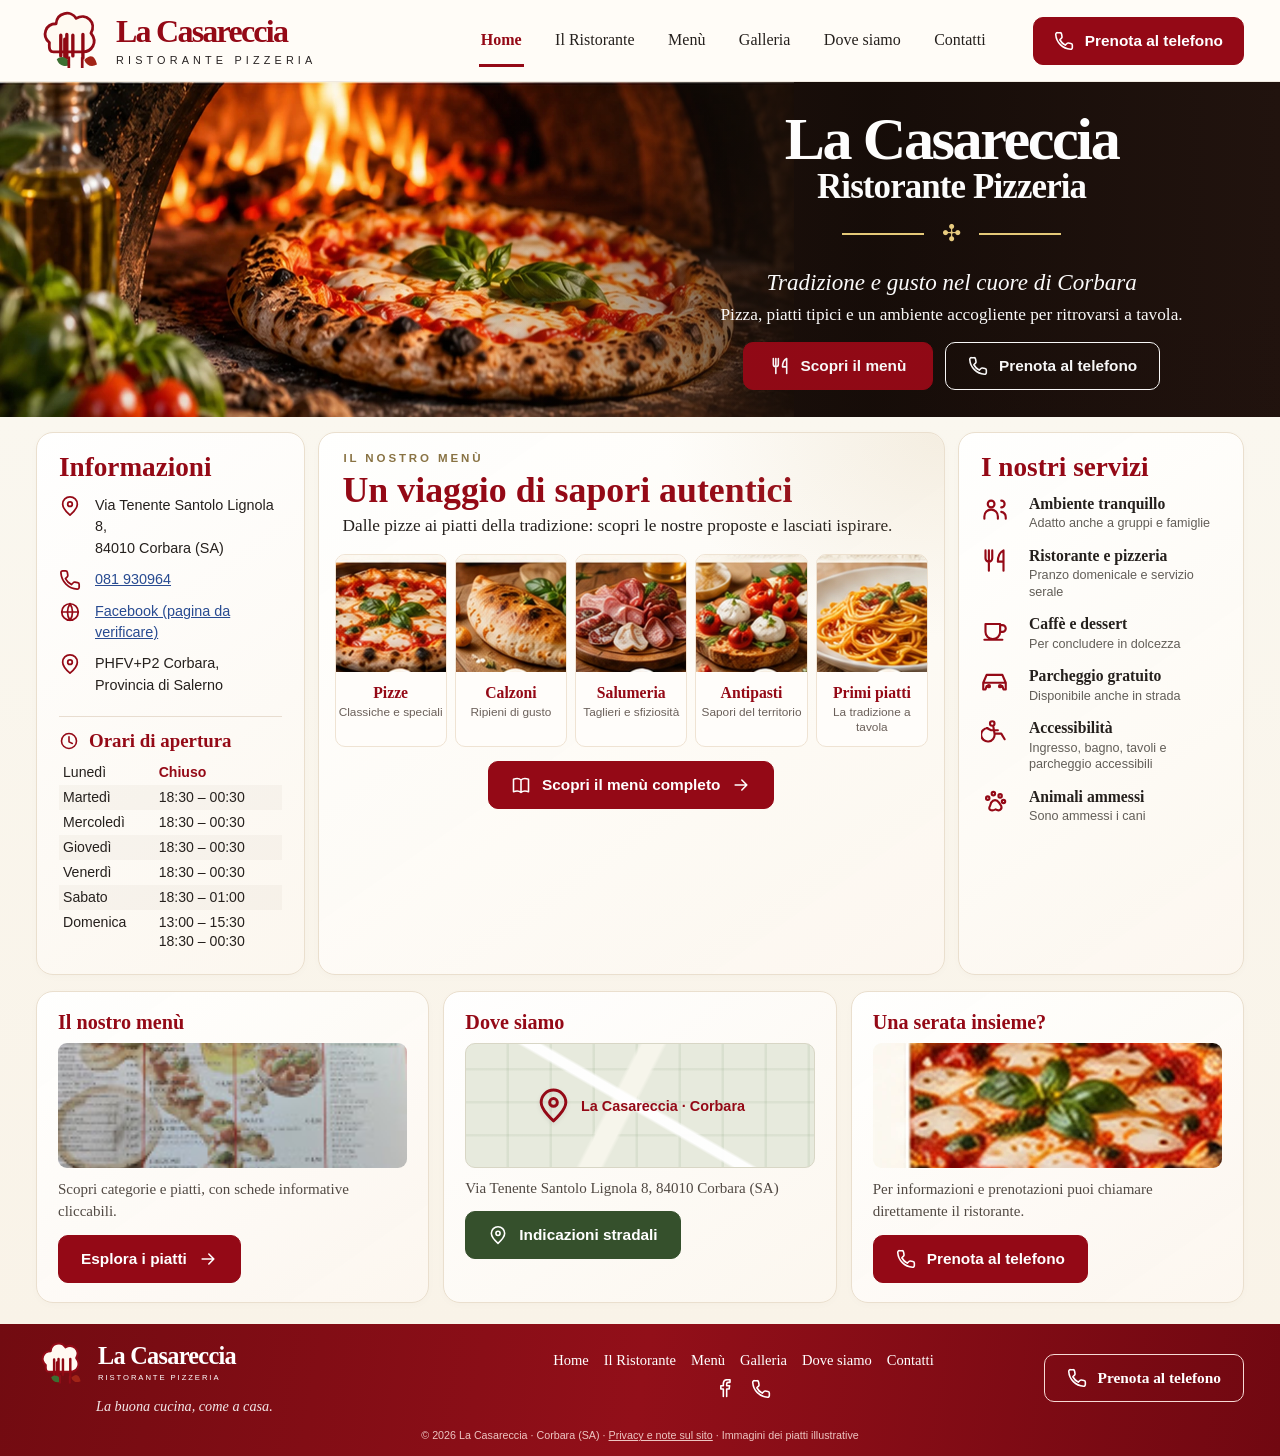
==== index.html @ fc39e76e "Add files via upload" ====
<!DOCTYPE html>
<html lang="it"><head><meta charset="utf-8"/><meta content="width=device-width,initial-scale=1,viewport-fit=cover" name="viewport"/><meta content="#910b15" name="theme-color"/><meta content="La Casareccia a Corbara: pizzeria e ristorante, menù, orari, accessibilità e contatti." name="description"/><title>Ristorante Pizzeria | La Casareccia · Corbara</title><link href="img/logo.svg" rel="icon" type="image/svg+xml"/><link href="css/style.css" rel="stylesheet"/><script defer="" src="js/menu-data.js"></script><script defer="" src="js/site-config.js"></script><script defer="" src="js/script.js"></script></head><body class="home-page"><a class="sr-only" href="#contenuto">Vai al contenuto principale</a><header class="site-header"><div class="header-inner container"><a aria-label="La Casareccia, torna alla Home" class="brand" href="index.html"><img alt="" class="brand-icon" height="67" src="img/logo.svg" width="67"/><span><span class="brand-name">La Casareccia</span><span class="brand-subtitle">RISTORANTE PIZZERIA</span></span></a><nav aria-label="Navigazione principale" class="nav-links"><a aria-current="page" href="index.html">Home</a><a href="ristorante.html">Il Ristorante</a><a href="menu.html">Menù</a><a href="galleria.html">Galleria</a><a href="contatti.html">Dove siamo</a><a href="contatti.html#contatti">Contatti</a></nav><button class="btn header-cta" data-open-phone="" type="button"><svg aria-hidden="true" class="icon" fill="none" stroke="currentColor" stroke-linecap="round" stroke-linejoin="round" stroke-width="1.9" viewbox="0 0 24 24"><path d="M22 16.9v3a2 2 0 0 1-2.2 2A19 19 0 0 1 2.1 4.2 2 2 0 0 1 4.1 2h3a2 2 0 0 1 2 1.7l.5 3a2 2 0 0 1-.6 1.8l-2 2a16 16 0 0 0 6.5 6.5l2-2a2 2 0 0 1 1.8-.6l3 .5a2 2 0 0 1 1.7 2Z"></path></svg> Prenota al telefono</button><button aria-controls="mobile-navigation" aria-expanded="false" aria-label="Apri il menu di navigazione" class="menu-toggle" data-menu-toggle="" type="button"><svg aria-hidden="true" class="icon" fill="none" stroke="currentColor" stroke-linecap="round" stroke-linejoin="round" stroke-width="1.9" viewbox="0 0 24 24"><path d="M4 6h16M4 12h16M4 18h16"></path></svg></button></div></header><nav aria-label="Navigazione su smartphone" class="mobile-nav" id="mobile-navigation"><div class="mobile-nav-content"><a href="index.html">Home</a><a href="ristorante.html">Il Ristorante</a><a href="menu.html">Menù</a><a href="galleria.html">Galleria</a><a href="contatti.html">Dove siamo</a><a href="contatti.html#contatti">Contatti</a><button class="btn" data-open-phone="" type="button"><svg aria-hidden="true" class="icon" fill="none" stroke="currentColor" stroke-linecap="round" stroke-linejoin="round" stroke-width="1.9" viewbox="0 0 24 24"><path d="M22 16.9v3a2 2 0 0 1-2.2 2A19 19 0 0 1 2.1 4.2 2 2 0 0 1 4.1 2h3a2 2 0 0 1 2 1.7l.5 3a2 2 0 0 1-.6 1.8l-2 2a16 16 0 0 0 6.5 6.5l2-2a2 2 0 0 1 1.8-.6l3 .5a2 2 0 0 1 1.7 2Z"></path></svg> Prenota al telefono</button></div></nav><section class="hero"><div class="container hero-inner"><div class="hero-content"><h1>La Casareccia<span>Ristorante Pizzeria</span></h1><div class="hero-divider">✣</div><p class="hero-lead">Tradizione e gusto nel cuore di Corbara</p><p class="hero-description">Pizza, piatti tipici e un ambiente accogliente per ritrovarsi a tavola.</p><div class="hero-actions"><a class="btn" href="menu.html"><svg aria-hidden="true" class="icon" fill="none" stroke="currentColor" stroke-linecap="round" stroke-linejoin="round" stroke-width="1.9" viewbox="0 0 24 24"><path d="M4 3v7a3 3 0 0 0 6 0V3M7 3v18M20 21V3c-4 2-5 5-5 10h5"></path></svg> Scopri il menù</a><button class="btn btn-outline" data-open-phone="" type="button"><svg aria-hidden="true" class="icon" fill="none" stroke="currentColor" stroke-linecap="round" stroke-linejoin="round" stroke-width="1.9" viewbox="0 0 24 24"><path d="M22 16.9v3a2 2 0 0 1-2.2 2A19 19 0 0 1 2.1 4.2 2 2 0 0 1 4.1 2h3a2 2 0 0 1 2 1.7l.5 3a2 2 0 0 1-.6 1.8l-2 2a16 16 0 0 0 6.5 6.5l2-2a2 2 0 0 1 1.8-.6l3 .5a2 2 0 0 1 1.7 2Z"></path></svg> Prenota al telefono</button></div></div></div></section><main class="home-main" id="contenuto"><div class="container home-grid"><section aria-labelledby="info-title" class="surface home-panel"><h2 id="info-title">Informazioni</h2><ul class="info-links"><li><svg aria-hidden="true" class="icon" fill="none" stroke="currentColor" stroke-linecap="round" stroke-linejoin="round" stroke-width="1.9" viewbox="0 0 24 24"><path d="M20 10c0 5-8 12-8 12S4 15 4 10a8 8 0 1 1 16 0Z"></path><circle cx="12" cy="10" r="2.5"></circle></svg><span>Via Tenente Santolo Lignola 8,<br/>84010 Corbara (SA)</span></li><li><svg aria-hidden="true" class="icon" fill="none" stroke="currentColor" stroke-linecap="round" stroke-linejoin="round" stroke-width="1.9" viewbox="0 0 24 24"><path d="M22 16.9v3a2 2 0 0 1-2.2 2A19 19 0 0 1 2.1 4.2 2 2 0 0 1 4.1 2h3a2 2 0 0 1 2 1.7l.5 3a2 2 0 0 1-.6 1.8l-2 2a16 16 0 0 0 6.5 6.5l2-2a2 2 0 0 1 1.8-.6l3 .5a2 2 0 0 1 1.7 2Z"></path></svg><a href="tel:+39081930964">081 930964</a></li><li><svg aria-hidden="true" class="icon" fill="none" stroke="currentColor" stroke-linecap="round" stroke-linejoin="round" stroke-width="1.9" viewbox="0 0 24 24"><circle cx="12" cy="12" r="9"></circle><path d="M3 12h18M12 3a16 16 0 0 1 0 18M12 3a16 16 0 0 0 0 18"></path></svg><a href="https://www.facebook.com/" rel="noopener noreferrer" target="_blank">Facebook (pagina da verificare)</a></li><li><svg aria-hidden="true" class="icon" fill="none" stroke="currentColor" stroke-linecap="round" stroke-linejoin="round" stroke-width="1.9" viewbox="0 0 24 24"><path d="M20 10c0 5-8 12-8 12S4 15 4 10a8 8 0 1 1 16 0Z"></path><circle cx="12" cy="10" r="2.5"></circle></svg><span>PHFV+P2 Corbara, Provincia di Salerno</span></li></ul><hr class="home-divider"/><h3 class="hours-heading"><svg aria-hidden="true" class="icon" fill="none" stroke="currentColor" stroke-linecap="round" stroke-linejoin="round" stroke-width="1.9" viewbox="0 0 24 24"><circle cx="12" cy="12" r="9"></circle><path d="M12 7v6l4 2"></path></svg> Orari di apertura</h3><table class="opening-table"><caption class="sr-only">Orari di apertura da lunedì a domenica</caption><tbody><tr><td>Lunedì</td><td class="closed">Chiuso</td></tr><tr><td>Martedì</td><td>18:30 – 00:30</td></tr><tr><td>Mercoledì</td><td>18:30 – 00:30</td></tr><tr><td>Giovedì</td><td>18:30 – 00:30</td></tr><tr><td>Venerdì</td><td>18:30 – 00:30</td></tr><tr><td>Sabato</td><td>18:30 – 01:00</td></tr><tr><td>Domenica</td><td>13:00 – 15:30<span class="hours-extra">18:30 – 00:30</span></td></tr></tbody></table></section><section aria-labelledby="home-menu-title" class="surface home-menu"><span class="eyebrow">Il nostro menù</span><h2 id="home-menu-title">Un viaggio di sapori autentici</h2><p class="lead">Dalle pizze ai piatti della tradizione: scopri le nostre proposte e lasciati ispirare.</p><div class="home-categories"><a class="category-teaser" href="menu.html#pizza"><img alt="Fotografia illustrativa: pizze" height="117" loading="lazy" src="img/special-pizza.webp" width="155"/><strong>Pizze</strong><small>Classiche e speciali</small></a><a class="category-teaser" href="menu.html#calzoni"><img alt="Fotografia illustrativa: calzoni" height="117" loading="lazy" src="img/special-calzone.webp" width="155"/><strong>Calzoni</strong><small>Ripieni di gusto</small></a><a class="category-teaser" href="menu.html#salumeria"><img alt="Fotografia illustrativa: salumeria" height="117" loading="lazy" src="img/special-salumi.webp" width="155"/><strong>Salumeria</strong><small>Taglieri e sfiziosità</small></a><a class="category-teaser" href="menu.html#antipasti"><img alt="Fotografia illustrativa: antipasti" height="117" loading="lazy" src="img/special-antipasti.webp" width="155"/><strong>Antipasti</strong><small>Sapori del territorio</small></a><a class="category-teaser" href="menu.html#primi"><img alt="Fotografia illustrativa: primi piatti" height="117" loading="lazy" src="img/special-primi.webp" width="155"/><strong>Primi piatti</strong><small>La tradizione a tavola</small></a></div><a class="btn menu-promo-action" href="menu.html"><svg aria-hidden="true" class="icon" fill="none" stroke="currentColor" stroke-linecap="round" stroke-linejoin="round" stroke-width="1.9" viewbox="0 0 24 24"><path d="M12 6c-2-2-6-2-9-1v15c3-1 7-1 9 1 2-2 6-2 9-1V5c-3-1-7-1-9 1Zm0 0v15"></path></svg> Scopri il menù completo <svg aria-hidden="true" class="icon" fill="none" stroke="currentColor" stroke-linecap="round" stroke-linejoin="round" stroke-width="1.9" viewbox="0 0 24 24"><path d="M5 12h14m-6-6 6 6-6 6"></path></svg></a></section><section aria-labelledby="servizi-title" class="surface home-panel services-panel"><h2 id="servizi-title">I nostri servizi</h2><div class="services-list"><div class="service-item"><svg aria-hidden="true" class="icon service-icon" fill="none" stroke="currentColor" stroke-linecap="round" stroke-linejoin="round" stroke-width="1.9" viewbox="0 0 24 24"><circle cx="9" cy="8" r="3"></circle><path d="M3 21v-2a6 6 0 0 1 12 0v2M18 11a3 3 0 0 0 0-6M18 15a5 5 0 0 1 4 5v1"></path></svg><div><strong>Ambiente tranquillo</strong><span>Adatto anche a gruppi e famiglie</span></div></div><div class="service-item"><svg aria-hidden="true" class="icon service-icon" fill="none" stroke="currentColor" stroke-linecap="round" stroke-linejoin="round" stroke-width="1.9" viewbox="0 0 24 24"><path d="M4 3v7a3 3 0 0 0 6 0V3M7 3v18M20 21V3c-4 2-5 5-5 10h5"></path></svg><div><strong>Ristorante e pizzeria</strong><span>Pranzo domenicale e servizio serale</span></div></div><div class="service-item"><svg aria-hidden="true" class="icon service-icon" fill="none" stroke="currentColor" stroke-linecap="round" stroke-linejoin="round" stroke-width="1.9" viewbox="0 0 24 24"><path d="M4 8h13v7a6 6 0 0 1-13 0zM17 9h2a3 3 0 0 1 0 6h-2M3 22h16"></path></svg><div><strong>Caffè e dessert</strong><span>Per concludere in dolcezza</span></div></div><div class="service-item"><svg aria-hidden="true" class="icon service-icon" fill="none" stroke="currentColor" stroke-linecap="round" stroke-linejoin="round" stroke-width="1.9" viewbox="0 0 24 24"><path d="m5 17-1 3H2v-6l3-7h14l3 7v6h-2l-1-3M3 14h18"></path><circle cx="7" cy="17" r="1"></circle><circle cx="17" cy="17" r="1"></circle></svg><div><strong>Parcheggio gratuito</strong><span>Disponibile anche in strada</span></div></div><div class="service-item"><svg aria-hidden="true" class="icon service-icon" fill="none" stroke="currentColor" stroke-linecap="round" stroke-linejoin="round" stroke-width="1.9" viewbox="0 0 24 24"><circle cx="10" cy="4" r="2"></circle><path d="m11 7 1 6h6l3 5M12 13a6 6 0 1 1-6-5M5 8l4 2h6"></path></svg><div><strong>Accessibilità</strong><span>Ingresso, bagno, tavoli e parcheggio accessibili</span></div></div><div class="service-item"><svg aria-hidden="true" class="icon service-icon" fill="none" stroke="currentColor" stroke-linecap="round" stroke-linejoin="round" stroke-width="1.9" viewbox="0 0 24 24"><circle cx="6" cy="9" r="1.5"></circle><circle cx="11" cy="5" r="1.5"></circle><circle cx="17" cy="7" r="1.5"></circle><circle cx="20" cy="12" r="1.5"></circle><path d="M9 13c2-3 5-3 7 0l2 3c1 3-2 5-5 3-4 2-7 0-5-3l1-3Z"></path></svg><div><strong>Animali ammessi</strong><span>Sono ammessi i cani</span></div></div></div></section></div><div class="container home-lower"><article class="surface"><h3>Il nostro menù</h3><img alt="Fotografia originale del menù cartaceo della Casareccia" class="mini-photo" loading="lazy" src="img/menu-originale.jpg"/><p>Scopri categorie e piatti, con schede informative cliccabili.</p><a class="btn" href="menu.html">Esplora i piatti <svg aria-hidden="true" class="icon" fill="none" stroke="currentColor" stroke-linecap="round" stroke-linejoin="round" stroke-width="1.9" viewbox="0 0 24 24"><path d="M5 12h14m-6-6 6 6-6 6"></path></svg></a></article><article class="surface"><h3>Dove siamo</h3><div class="mini-map"><svg aria-hidden="true" class="icon" fill="none" stroke="currentColor" stroke-linecap="round" stroke-linejoin="round" stroke-width="1.9" viewbox="0 0 24 24"><path d="M20 10c0 5-8 12-8 12S4 15 4 10a8 8 0 1 1 16 0Z"></path><circle cx="12" cy="10" r="2.5"></circle></svg> La Casareccia · Corbara</div><p>Via Tenente Santolo Lignola 8, 84010 Corbara (SA)</p><a class="btn btn-green" href="https://www.google.com/maps/search/?api=1&amp;query=Via+Tenente+Santolo+Lignola+8+Corbara+SA" rel="noopener noreferrer" target="_blank"><svg aria-hidden="true" class="icon" fill="none" stroke="currentColor" stroke-linecap="round" stroke-linejoin="round" stroke-width="1.9" viewbox="0 0 24 24"><path d="M20 10c0 5-8 12-8 12S4 15 4 10a8 8 0 1 1 16 0Z"></path><circle cx="12" cy="10" r="2.5"></circle></svg> Indicazioni stradali</a></article><article class="surface"><h3>Una serata insieme?</h3><img alt="Pizza fotografata a scopo illustrativo" class="mini-photo" loading="lazy" src="img/special-pizza.webp"/><p>Per informazioni e prenotazioni puoi chiamare direttamente il ristorante.</p><button class="btn" data-open-phone="" type="button"><svg aria-hidden="true" class="icon" fill="none" stroke="currentColor" stroke-linecap="round" stroke-linejoin="round" stroke-width="1.9" viewbox="0 0 24 24"><path d="M22 16.9v3a2 2 0 0 1-2.2 2A19 19 0 0 1 2.1 4.2 2 2 0 0 1 4.1 2h3a2 2 0 0 1 2 1.7l.5 3a2 2 0 0 1-.6 1.8l-2 2a16 16 0 0 0 6.5 6.5l2-2a2 2 0 0 1 1.8-.6l3 .5a2 2 0 0 1 1.7 2Z"></path></svg> Prenota al telefono</button></article></div></main><footer class="site-footer"><div class="footer-inner container"><div><div class="brand footer-brand"><img alt="" class="brand-icon" height="50" src="img/logo.svg" width="50"/><span><span class="brand-name">La Casareccia</span><span class="brand-subtitle">RISTORANTE PIZZERIA</span></span></div><p class="footer-tagline">La buona cucina, come a casa.</p></div><div class="footer-center"><nav aria-label="Navigazione a piè di pagina" class="footer-links"><a href="index.html">Home</a><a href="ristorante.html">Il Ristorante</a><a href="menu.html">Menù</a><a href="galleria.html">Galleria</a><a href="contatti.html">Dove siamo</a><a href="contatti.html#contatti">Contatti</a></nav><div class="footer-social"><a aria-label="Facebook (pagina da verificare)" href="https://www.facebook.com/" rel="noopener noreferrer" target="_blank"><svg aria-hidden="true" class="icon" fill="none" stroke="currentColor" stroke-linecap="round" stroke-linejoin="round" stroke-width="1.9" viewbox="0 0 24 24"><path d="M14 21v-9h3l.5-4H14V6c0-1.2.4-2 2-2h2V1c-.5-.1-1.7-.2-3-.2-3 0-5 1.8-5 5V8H7v4h3v9"></path></svg></a><a aria-label="Chiama La Casareccia" href="tel:+39081930964"><svg aria-hidden="true" class="icon" fill="none" stroke="currentColor" stroke-linecap="round" stroke-linejoin="round" stroke-width="1.9" viewbox="0 0 24 24"><path d="M22 16.9v3a2 2 0 0 1-2.2 2A19 19 0 0 1 2.1 4.2 2 2 0 0 1 4.1 2h3a2 2 0 0 1 2 1.7l.5 3a2 2 0 0 1-.6 1.8l-2 2a16 16 0 0 0 6.5 6.5l2-2a2 2 0 0 1 1.8-.6l3 .5a2 2 0 0 1 1.7 2Z"></path></svg></a></div></div><div class="footer-end"><button class="btn btn-outline" data-open-phone="" type="button"><svg aria-hidden="true" class="icon" fill="none" stroke="currentColor" stroke-linecap="round" stroke-linejoin="round" stroke-width="1.9" viewbox="0 0 24 24"><path d="M22 16.9v3a2 2 0 0 1-2.2 2A19 19 0 0 1 2.1 4.2 2 2 0 0 1 4.1 2h3a2 2 0 0 1 2 1.7l.5 3a2 2 0 0 1-.6 1.8l-2 2a16 16 0 0 0 6.5 6.5l2-2a2 2 0 0 1 1.8-.6l3 .5a2 2 0 0 1 1.7 2Z"></path></svg> Prenota al telefono</button></div></div><div class="footer-copy container">© <span data-current-year="">2026</span> La Casareccia · Corbara (SA) · <a href="privacy.html" style="color:inherit">Privacy e note sul sito</a> · Immagini dei piatti illustrative</div></footer><div class="mobile-bottom-cta"><a class="btn btn-outline" href="menu.html"><svg aria-hidden="true" class="icon" fill="none" stroke="currentColor" stroke-linecap="round" stroke-linejoin="round" stroke-width="1.9" viewbox="0 0 24 24"><path d="M4 3v7a3 3 0 0 0 6 0V3M7 3v18M20 21V3c-4 2-5 5-5 10h5"></path></svg> Il menù</a><button class="btn" data-open-phone="" type="button"><svg aria-hidden="true" class="icon" fill="none" stroke="currentColor" stroke-linecap="round" stroke-linejoin="round" stroke-width="1.9" viewbox="0 0 24 24"><path d="M22 16.9v3a2 2 0 0 1-2.2 2A19 19 0 0 1 2.1 4.2 2 2 0 0 1 4.1 2h3a2 2 0 0 1 2 1.7l.5 3a2 2 0 0 1-.6 1.8l-2 2a16 16 0 0 0 6.5 6.5l2-2a2 2 0 0 1 1.8-.6l3 .5a2 2 0 0 1 1.7 2Z"></path></svg> Chiama e prenota</button></div><dialog aria-labelledby="dish-dialog-title" id="dish-dialog"><button aria-label="Chiudi dettagli piatto" class="dialog-close" data-close-dialog="" type="button"><svg aria-hidden="true" class="icon" fill="none" stroke="currentColor" stroke-linecap="round" stroke-linejoin="round" stroke-width="1.9" viewbox="0 0 24 24"><path d="M18 6 6 18M6 6l12 12"></path></svg></button><div id="dish-dialog-body"></div></dialog><dialog aria-labelledby="phone-dialog-title" class="phone-modal" id="phone-dialog">
<button aria-label="Chiudi il popup dei contatti" class="dialog-close" data-close-dialog="" type="button">
<svg aria-hidden="true" class="icon" fill="none" stroke="currentColor" stroke-linecap="round" stroke-linejoin="round" stroke-width="1.9" viewbox="0 0 24 24"><path d="M18 6 6 18M6 6l12 12"></path></svg>
</button>
<div class="phone-modal-body">
<span aria-hidden="true" class="phone-modal-icon">
<svg class="icon" fill="none" stroke="currentColor" stroke-linecap="round" stroke-linejoin="round" stroke-width="1.9" viewbox="0 0 24 24"><path d="M22 16.9v3a2 2 0 0 1-2.2 2A19 19 0 0 1 2.1 4.2 2 2 0 0 1 4.1 2h3a2 2 0 0 1 2 1.7l.5 3a2 2 0 0 1-.6 1.8l-2 2a16 16 0 0 0 6.5 6.5l2-2a2 2 0 0 1 1.8-.6l3 .5a2 2 0 0 1 1.7 2Z"></path></svg>
</span>
<p class="eyebrow">La Casareccia · Corbara</p>
<h2 id="phone-dialog-title">Prenota al telefono</h2>
<p>Per prenotare un tavolo, contattaci durante gli orari di apertura. Saremo felici di aiutarti.</p>
<a aria-label="Chiama il ristorante al numero 081 930964" class="phone-number" href="tel:+39081930964">081 930964</a>
<div class="phone-modal-actions">
<a class="btn" href="tel:+39081930964">Chiama ora</a>
<a class="btn btn-light" href="contatti.html#prenota-whatsapp">Contatti e WhatsApp <span aria-hidden="true">→</span></a>
</div>
<p class="phone-modal-note">Nessuna prenotazione viene inviata da questo sito. La disponibilità è confermata direttamente dal ristorante.</p>
</div>
</dialog></body></html>
---- css/style.css ----
/* LA CASARECCIA — CSS unico responsive. Nessun framework esterno. */
:root{--wine:#940916;--wine-dark:#6f0710;--green:#35502c;--gold:#c2a467;--ink:#25201d;--muted:#6b6560;--cream:#fffaf1;--paper:#fffdf8;--line:#eadfce;--shadow:0 14px 44px rgba(65,32,19,.09);--radius:17px;--container:1530px;font-synthesis:none}
*,*::before,*::after{box-sizing:border-box}html{scroll-behavior:smooth;scroll-padding-top:105px}body{margin:0;background:#faf7f0;color:var(--ink);font-family:Georgia,'Times New Roman',serif;font-size:16px;line-height:1.48}body.modal-open,body.nav-open{overflow:hidden}img{display:block;max-width:100%}button,input,select,textarea{font:inherit}button{cursor:pointer}a{color:inherit}a:hover{color:var(--wine)}:focus-visible{outline:3px solid #d99530;outline-offset:3px}h1,h2,h3,h4,p{margin-top:0}h1,h2,h3{line-height:1.1}h2{font-size:clamp(1.65rem,2.3vw,2.35rem)}h3{font-size:1.26rem}.sans,.small-label,.nav-links,.btn,.site-footer small,.card-subtitle,.phone-meta,.opening-table,.form-field,.field-note,.chip,.search-input,.category-copy,.dish-price,.dish-desc,.micro-text{font-family:Arial,Helvetica,sans-serif}.container{width:min(calc(100% - 72px),var(--container));margin-inline:auto}.sr-only{position:absolute;width:1px;height:1px;padding:0;margin:-1px;overflow:hidden;clip:rect(0,0,0,0);white-space:nowrap;border:0}.eyebrow{text-transform:uppercase;letter-spacing:.25em;color:#897344;font:bold .72rem Arial,Helvetica,sans-serif}.section-lead{max-width:68ch;color:#65594b}.accent{color:var(--wine)}.muted{color:var(--muted)}.nowrap{white-space:nowrap}
/* Header + desktop navigation */
.site-header{height:82px;background:rgba(255,252,247,.98);border-bottom:1px solid #efe9df;position:sticky;top:0;z-index:50;box-shadow:0 2px 10px rgba(0,0,0,.03)}.header-inner{height:100%;display:flex;align-items:center;gap:22px;justify-content:space-between}.brand{display:inline-flex;align-items:center;gap:13px;text-decoration:none;flex:none;color:var(--wine)}.brand-icon{width:67px;height:67px;flex:none}.brand-name{display:block;font-size:clamp(1.75rem,2.5vw,2.55rem);line-height:1;font-weight:bold;letter-spacing:-.055em}.brand-subtitle{display:block;font: .68rem Arial,Helvetica,sans-serif;letter-spacing:.38em;color:#282323;margin-top:7px}.nav-links{display:flex;align-items:center;gap:clamp(15px,2.3vw,40px);margin-left:auto}.nav-links a{font-family:Georgia,serif;font-size:1rem;text-decoration:none;padding:14px 2px 12px;border-bottom:3px solid transparent;white-space:nowrap}.nav-links a.active,.nav-links a[aria-current="page"]{color:var(--wine);border-bottom-color:var(--wine);font-weight:bold}.btn{display:inline-flex;align-items:center;justify-content:center;gap:11px;padding:13px 22px;background:var(--wine);color:#fff;text-decoration:none;border-radius:10px;border:1px solid var(--wine);font-size:.96rem;font-weight:600;line-height:1.15;min-height:46px;transition:background .2s,transform .2s,box-shadow .2s}.btn:hover{background:var(--wine-dark);color:#fff;transform:translateY(-1px);box-shadow:0 7px 16px rgba(110,0,9,.15)}.btn-outline{background:transparent;border-color:currentColor;color:inherit}.btn-outline:hover{background:#fff9ee;color:var(--wine)}.btn-green{background:var(--green);border-color:var(--green)}.btn-green:hover{background:#233920}.btn-light{background:var(--cream);color:var(--wine);border-color:#eee1d2}.btn-light:hover{color:var(--wine);background:white}.header-cta{white-space:nowrap;padding:13px 20px;margin-left:clamp(8px,1.8vw,28px)}.icon{width:20px;height:20px;stroke:currentColor;stroke-width:1.9;stroke-linecap:round;stroke-linejoin:round;fill:none;flex:none}.menu-toggle{display:none;border:0;background:transparent;color:var(--wine);width:48px;height:48px;border-radius:10px;align-items:center;justify-content:center}.mobile-nav{display:none}
/* Hero, reused by Home and Menu */
.hero{min-height:335px;background:linear-gradient(90deg,transparent 36%,rgba(22,12,7,.30) 49%,rgba(21,12,8,.93) 68%,#21130e 100%),#21130e url('../img/hero-pizza.webp') left center/62% 100% no-repeat;position:relative;color:white;display:flex;align-items:center}.hero-inner{display:flex;align-items:center;justify-content:flex-end;min-height:335px}.hero-content{width:48%;text-align:center;padding:28px 5px 25px 0}.hero h1{font-size:clamp(3rem,4.7vw,5rem);line-height:.91;letter-spacing:-.04em;margin:0}.hero h1 span{display:block;font-size:.58em;letter-spacing:-.025em;margin-top:4px}.hero-divider{display:flex;align-items:center;justify-content:center;gap:18px;margin:14px auto;color:#eccf82;font-size:1.45rem}.hero-divider::before,.hero-divider::after{content:"";height:2px;width:82px;background:#e8cc7a}.hero-lead{font-size:clamp(1.2rem,1.8vw,1.75rem);font-style:italic;margin-bottom:4px}.hero-description{max-width:540px;margin:0 auto 16px;font-size:clamp(1rem,1.35vw,1.23rem);line-height:1.35}.hero-actions{display:flex;justify-content:center;gap:12px;flex-wrap:wrap}.hero-actions .btn{min-width:190px}.hero-small,.hero-small .hero-inner{min-height:232px}.hero-small .hero-content{padding-block:22px}.hero-small h1{font-size:clamp(2.8rem,4.3vw,4.5rem)}.hero-small .hero-description{max-width:580px}.hero::before{content:"";position:absolute;inset:0;background:linear-gradient(0deg,rgba(30,10,5,.04),transparent);pointer-events:none}
/* Home layout */
.home-main{padding:15px 0 18px;background:linear-gradient(#faf7ef,#f9f3e8)}.home-grid{display:grid;grid-template-columns:minmax(260px, .92fr) minmax(490px,2.15fr) minmax(260px,.98fr);align-items:stretch;gap:13px}.surface{background:linear-gradient(145deg,rgba(255,255,255,.96),rgba(252,247,239,.95));border:1px solid var(--line);border-radius:var(--radius);box-shadow:0 2px 9px rgba(50,30,10,.018)}.home-panel{padding:20px 22px}.home-panel h2{color:var(--wine);font-size:1.7rem;margin-bottom:12px}.info-links{list-style:none;margin:0;padding:0;display:grid;gap:10px;font-family:Arial,Helvetica,sans-serif;font-size:.9rem}.info-links li{display:grid;grid-template-columns:26px 1fr;align-items:start;gap:10px}.info-links .icon{color:var(--wine);width:22px;height:22px}.info-links a{color:#284b91;overflow-wrap:anywhere}.home-divider{border:0;border-top:1px solid #e8ddd0;margin:20px 0 14px}.hours-heading{display:flex;align-items:center;gap:10px;color:var(--wine);font-size:1.18rem;margin-bottom:8px}.opening-table{border-collapse:collapse;width:100%;font-size:.88rem;line-height:1.35}.opening-table td{padding:3px 4px;vertical-align:top}.opening-table td:first-child{white-space:nowrap;width:43%}.opening-table td:last-child{font-variant-numeric:tabular-nums}.opening-table .closed{color:var(--wine);font-weight:bold}.opening-table .hours-extra{display:block}.opening-table tr:nth-child(even){background:rgba(120,94,60,.045)}.home-menu{padding:19px 16px 17px;text-align:center;position:relative;overflow:hidden}.home-menu::before{content:"";position:absolute;top:0;right:0;width:44%;height:200px;background:radial-gradient(ellipse at top right,rgba(203,176,124,.18),transparent 72%);pointer-events:none}.home-menu .eyebrow{display:block;text-align:left;margin:0 0 7px 9px}.home-menu h2{color:var(--wine);font-size:clamp(1.9rem,2.8vw,2.55rem);text-align:left;margin:0 8px 5px}.home-menu .lead{font-size:1.08rem;text-align:left;line-height:1.28;max-width:580px;margin:0 8px 16px}.home-categories{display:grid;grid-template-columns:repeat(5,minmax(0,1fr));gap:8px;margin-bottom:14px}.category-teaser{background:#fffdfa;border:1px solid #efe3d3;border-radius:10px;text-decoration:none;overflow:hidden;transition:transform .2s,border-color .2s,box-shadow .2s}.category-teaser:hover{transform:translateY(-4px);border-color:#cfab9e;box-shadow:0 9px 22px rgba(83,24,15,.11)}.category-teaser img{width:100%;aspect-ratio:1.1;object-fit:cover}.category-teaser strong{display:block;color:var(--wine);font-size:.98rem;margin:9px 3px 1px}.category-teaser small{display:block;font: .74rem/1.3 Arial,Helvetica,sans-serif;color:#6b605a;min-height:32px;margin-bottom:9px}.menu-promo-action{display:inline-flex;min-width:280px}.services-list{display:grid;gap:15px}.service-item{display:grid;grid-template-columns:38px 1fr;align-items:start;gap:10px}.service-icon{color:var(--wine);width:27px;height:27px}.service-item strong{display:block;font-size:.98rem;line-height:1.1}.service-item span{display:block;font: .79rem/1.32 Arial,Helvetica,sans-serif;color:#625e58;margin-top:3px}.home-lower{display:grid;grid-template-columns:repeat(3,minmax(0,1fr));gap:14px;padding:16px 0 3px}.home-lower .surface{padding:19px 21px}.home-lower h3{color:var(--wine);margin-bottom:10px}.home-lower p{font-size:.94rem;color:#514943;margin-bottom:12px}.home-lower a:not(.btn){color:var(--wine)}.mini-photo{height:125px;object-fit:cover;width:100%;border-radius:9px;margin-bottom:10px}.mini-map{height:125px;border-radius:10px;position:relative;overflow:hidden;border:1px solid #d8d6c5;background-color:#e7eadd;background-image:linear-gradient(30deg,transparent 47%,rgba(255,255,255,.95) 48%,rgba(255,255,255,.95) 51%,transparent 52%),linear-gradient(117deg,transparent 42%,#f6f5eb 43%,#f6f5eb 48%,transparent 49%),repeating-linear-gradient(0deg,transparent 0 30px,rgba(125,152,114,.11) 31px 33px),repeating-linear-gradient(90deg,transparent 0 40px,rgba(131,159,121,.14) 41px 43px);display:flex;align-items:center;justify-content:center;gap:9px;color:var(--wine);font:700 .9rem Arial,Helvetica,sans-serif;margin-bottom:9px}.mini-map .icon{width:37px;height:37px;filter:drop-shadow(0 2px 2px rgba(0,0,0,.08))}
/* Menu interface */
.menu-page{background:linear-gradient(#fcf8f1,#f6efe4);padding:19px 0 62px;min-height:65vh}.menu-intro{display:flex;justify-content:space-between;align-items:center;gap:16px;margin-bottom:15px}.menu-intro h2{margin:0;color:var(--wine);font-size:1.6rem}.menu-intro p{margin:0;color:#675d54;font: .87rem Arial,Helvetica,sans-serif}.menu-search{min-width:244px;background:#fff;border:1px solid #e3d3c3;border-radius:10px;padding:11px 14px 11px 40px;outline-offset:2px;background-image:url('../img/search.svg');background-repeat:no-repeat;background-position:13px center;background-size:18px;font: .9rem Arial,Helvetica,sans-serif}.category-nav-wrap{position:sticky;top:81px;z-index:25;background:rgba(251,247,239,.97);padding:9px 0;border-bottom:1px solid #ece0d2;margin-bottom:17px;backdrop-filter:blur(10px)}.category-nav{display:flex;gap:8px;overflow-x:auto;scrollbar-width:none;padding:0 1px 3px;white-space:nowrap}.category-nav::-webkit-scrollbar{display:none}.chip{background:#fffdfa;border:1px solid #e8d8ca;border-radius:10px;color:#63483c;cursor:pointer;padding:11px 15px;text-decoration:none;display:inline-flex;align-items:center;gap:9px;font-size:.87rem;flex:none}.chip:hover,.chip.active{background:var(--wine);border-color:var(--wine);color:white}.menu-category{position:relative;margin:0 0 17px;padding:16px 18px 16px;background:#fffdfa;border:1px solid #ede2d6;border-radius:16px;box-shadow:0 2px 12px rgba(56,33,13,.025);scroll-margin-top:150px}.category-head{display:flex;align-items:center;gap:14px;margin-bottom:12px}.category-head h2{font-size:1.72rem;color:var(--wine);margin:0}.category-copy{font-size:.83rem;color:#79675b;margin:2px 0 0}.category-icon{display:grid;place-items:center;width:44px;height:44px;border-radius:12px;background:#fff2e9;color:var(--wine);flex:none}.category-icon .icon{width:29px;height:29px}.carousel-outer{position:relative;padding:0 40px}.food-track{display:flex;gap:13px;overflow-x:auto;scroll-snap-type:x mandatory;scrollbar-width:none;scroll-behavior:smooth;padding:3px 2px 10px;overscroll-behavior-x:contain}.food-track::-webkit-scrollbar{display:none}.food-card{scroll-snap-align:start;flex:0 0 174px;display:flex;flex-direction:column;padding:0;border:1px solid #e6d8c8;border-radius:12px;background:#fff;overflow:hidden;text-align:left;box-shadow:0 2px 4px rgba(50,30,20,.025);transition:border-color .2s,box-shadow .2s,transform .2s;color:var(--ink)}.food-card:hover{border-color:#bf9292;box-shadow:0 9px 22px rgba(70,30,20,.11);transform:translateY(-2px)}.food-card img{height:128px;width:100%;object-fit:cover;background:#eadac8}.food-card-details{padding:8px 10px 11px;display:flex;flex:1;flex-direction:column;gap:4px}.food-card-name{font-size:.98rem;font-weight:700;line-height:1.22;min-height:2.25em}.food-card-meta{font:.73rem Arial,Helvetica,sans-serif;color:#7a685d}.food-card-price{display:block;color:var(--wine);font:bold .84rem Arial,Helvetica,sans-serif;margin-top:auto}.carousel-arrow{position:absolute;top:42%;transform:translateY(-50%);height:36px;width:36px;display:grid;place-items:center;border:1px solid #e6c9b1;border-radius:100px;background:#fffdfa;color:var(--wine);box-shadow:0 3px 9px rgba(30,10,4,.09);z-index:2}.carousel-arrow:hover{background:var(--wine);color:#fff}.carousel-arrow.prev{left:0}.carousel-arrow.next{right:0}.carousel-arrow[disabled]{opacity:.28;cursor:not-allowed}.menu-note{margin-top:20px;background:#fff7e6;border:1px solid #e9d7b5;padding:15px 18px;border-radius:12px;font:.88rem/1.55 Arial,Helvetica,sans-serif;color:#684c2d}.empty-search{text-align:center;padding:35px 15px;color:#7a6660;font-family:Arial,sans-serif}.food-card[hidden],.menu-category[hidden]{display:none!important}
/* Item details modal and native dialog */
dialog{border:0;padding:0;max-width:min(790px,calc(100vw - 28px));width:100%;border-radius:19px;background:#fffcf7;color:var(--ink);box-shadow:0 28px 120px rgba(0,0,0,.38);overflow:visible}dialog::backdrop{background:rgba(26,14,12,.66);backdrop-filter:blur(3px)}.dish-dialog-inner{display:grid;grid-template-columns:46% 54%;min-height:355px}.dish-dialog-image{width:100%;height:100%;min-height:355px;object-fit:cover;border-radius:19px 0 0 19px}.dish-dialog-info{padding:31px 33px 29px}.dialog-close{position:absolute;top:12px;right:12px;border:0;border-radius:50%;width:39px;height:39px;display:grid;place-items:center;background:#fff;color:var(--wine);z-index:2;box-shadow:0 2px 9px rgba(0,0,0,.1)}.dish-dialog-info .eyebrow{margin:0 0 7px}.dish-dialog-info h2{color:var(--wine);font-size:2.25rem;margin-bottom:11px}.dish-dialog-info .dish-description{font-size:1.01rem;color:#453f39;margin:0 0 20px}.dish-dialog-info .divider{height:1px;background:#eaded1;margin:19px 0}.dish-info-box{font:.88rem/1.6 Arial,Helvetica,sans-serif;color:#514d48}.dish-info-box strong{display:block;color:#2a211e;font-size:.9rem;margin-bottom:4px}.dialog-disclaimer{font:.78rem/1.55 Arial,Helvetica,sans-serif;color:#7b6057;background:#fbf0e7;border-radius:9px;padding:9px 12px;margin:14px 0}.dialog-actions{display:flex;gap:9px;flex-wrap:wrap;margin-top:15px}.dialog-actions .btn{flex:1}
/* Other pages */
.subpage-main{padding:32px 0 55px}.intro-grid{display:grid;grid-template-columns:1.15fr .85fr;align-items:center;gap:26px}.intro-grid .intro-photo{border-radius:17px;width:100%;height:370px;object-fit:cover;box-shadow:var(--shadow)}.intro-text h2{color:var(--wine);font-size:clamp(2rem,3vw,3rem)}.intro-text p{font-size:1.08rem;line-height:1.7;color:#554e45}.pill-features{display:flex;gap:10px;flex-wrap:wrap;margin:18px 0}.pill-features span{border:1px solid #dfcbb7;background:#fffcf8;border-radius:100px;padding:8px 14px;font: .82rem Arial,sans-serif}.gallery-grid{display:grid;grid-template-columns:repeat(3,minmax(0,1fr));gap:16px;margin-top:25px}.gallery-item{border:1px solid var(--line);background:#fff;border-radius:14px;overflow:hidden}.gallery-item img{height:245px;width:100%;object-fit:cover}.gallery-item figcaption{padding:11px 14px;font-size:1.06rem;color:var(--wine);font-weight:700}.page-title{text-align:center;color:var(--wine);margin-bottom:8px}.page-sub{text-align:center;max-width:720px;margin:0 auto 25px;color:#685c54}.contact-layout{display:grid;grid-template-columns:1fr 1fr;gap:20px}.contact-box{padding:25px}.contact-box h2{color:var(--wine);font-size:1.65rem}.contact-box .info-links{gap:19px}.contact-map{height:280px;display:flex;justify-content:center;align-items:center;flex-direction:column;gap:14px;border-radius:15px;background:#e9eddf;border:1px solid #dedfc8;margin:20px 0}.contact-map .icon{width:56px;height:56px;color:var(--wine)}.contact-map p{text-align:center;padding:0 15px}.privacy-text{max-width:820px;padding:28px 30px;margin:0 auto}.privacy-text h2{color:var(--wine)}
/* Footer */
.site-footer{background:linear-gradient(100deg,#720b11,#920f19 50%,#710811);color:#fff;padding:15px 0}.footer-inner{display:grid;grid-template-columns:1fr 1.4fr auto;align-items:center;gap:15px}.footer-brand .brand-name{font-size:1.52rem;letter-spacing:-.03em}.footer-brand .brand-icon{width:49px;height:49px}.footer-brand .brand-subtitle{font-size:.48rem;color:#fff;letter-spacing:.25em;margin-top:4px}.footer-tagline{font-size:.89rem;font-style:italic;margin:2px 0 0 60px;opacity:.9}.footer-center{text-align:center}.footer-links{display:flex;justify-content:center;gap:15px;flex-wrap:wrap}.footer-links a{color:#fff;text-decoration:none;font-size:.91rem}.footer-links a:hover{text-decoration:underline}.footer-social{display:flex;gap:16px;justify-content:center;margin-top:8px}.footer-social a{text-decoration:none;color:white;font-size:1.1rem}.footer-end{display:flex;flex-direction:column;gap:5px;align-items:flex-end}.footer-end .btn{border-color:#f7d9d5;font-family:Georgia,serif}.footer-copy{font: .67rem Arial,Helvetica,sans-serif;color:#f8d9d4;opacity:.9;text-align:center;padding-top:12px}.mobile-bottom-cta{display:none}
@media(min-width:1600px){.home-grid{grid-template-columns:340px minmax(580px,1fr) 348px}.home-panel{padding:22px 24px}}
@media(max-width:1240px){.container{width:min(calc(100% - 46px),var(--container))}.brand-name{font-size:2rem}.brand-icon{width:56px;height:56px}.brand-subtitle{font-size:.56rem}.header-inner{gap:12px}.nav-links{gap:16px}.nav-links a{font-size:.92rem}.header-cta{padding:11px 13px;margin-left:0}.home-grid{grid-template-columns:260px minmax(390px,1fr)}.services-panel{grid-column:1/-1}.services-list{grid-template-columns:repeat(3,minmax(0,1fr));gap:15px}.hero-content{width:51%}.home-lower{grid-template-columns:repeat(3,1fr)}}
@media(max-width:900px){.site-header{height:74px}.container{width:calc(100% - 32px)}.brand-name{font-size:1.9rem}.brand-icon{width:52px;height:52px}.nav-links,.header-cta{display:none}.menu-toggle{display:flex;margin-left:auto}.mobile-nav{display:flex;position:fixed;top:74px;left:0;right:0;bottom:0;background:rgba(31,19,14,.54);visibility:hidden;opacity:0;pointer-events:none;transition:opacity .22s,visibility .22s;z-index:49}.mobile-nav.open{visibility:visible;opacity:1;pointer-events:auto}.mobile-nav-content{margin-left:auto;width:min(365px,88vw);height:100%;background:#fffcf7;box-shadow:-10px 0 36px rgba(0,0,0,.18);padding:28px 23px;display:flex;flex-direction:column;gap:6px}.mobile-nav-content a:not(.btn){padding:13px 12px;font-size:1.16rem;text-decoration:none;border-bottom:1px solid #f0e8df}.mobile-nav-content .btn{margin-top:17px}.hero{background:linear-gradient(90deg,rgba(28,14,10,.22),rgba(28,14,10,.87)),#261711 url('../img/hero-pizza.webp') left center/cover no-repeat}.hero-inner{justify-content:center}.hero-content{width:100%;max-width:660px}.hero h1{font-size:clamp(3rem,6.2vw,4.5rem)}.hero-small,.hero-small .hero-inner{min-height:220px}.home-grid{grid-template-columns:1fr 1.6fr}.services-panel{grid-column:1/-1}.services-list{grid-template-columns:repeat(3,1fr)}.home-menu h2{font-size:2rem}.home-categories{grid-template-columns:repeat(3,minmax(0,1fr))}.category-teaser:nth-child(n+4){display:none}.home-lower{grid-template-columns:repeat(2,1fr)}.home-lower .surface:last-child{grid-column:1/-1}.footer-inner{grid-template-columns:1fr 1fr}.footer-end{display:none}.category-nav-wrap{top:73px}.food-card{flex-basis:165px}}
@media(max-width:620px){html{scroll-padding-top:118px}.container{width:calc(100% - 28px)}body{font-size:15px}.site-header{height:67px}.brand{gap:8px}.brand-icon{width:43px;height:43px}.brand-name{font-size:1.52rem}.brand-subtitle{font-size:.46rem;letter-spacing:.25em;margin-top:5px}.menu-toggle{width:42px;height:42px}.mobile-nav{top:67px}.hero{min-height:430px;background:linear-gradient(180deg,rgba(31,14,7,.05) 2%,rgba(28,12,7,.40) 32%,rgba(24,11,7,.96) 100%),#20100a url('../img/hero-pizza.webp') center top/auto 69% no-repeat;align-items:flex-end}.hero-inner{align-items:flex-end;min-height:430px}.hero-content{padding:120px 0 24px}.hero h1{font-size:clamp(2.85rem,12vw,4.1rem)}.hero h1 span{font-size:.57em}.hero-divider{margin:8px auto;gap:9px;font-size:1.2rem}.hero-divider::before,.hero-divider::after{width:60px}.hero-lead{font-size:1.23rem}.hero-description{font-size:.94rem;line-height:1.38;max-width:340px;margin-bottom:15px}.hero-actions{gap:8px}.hero-actions .btn{min-width:0;flex:1;padding:12px 7px;font-size:.85rem}.hero-small,.hero-small .hero-inner{min-height:244px}.hero-small{background:linear-gradient(180deg,rgba(12,8,5,.12),rgba(23,12,8,.82)),#24130d url('../img/hero-menu.webp') center center/cover no-repeat}.hero-small .hero-content{padding:55px 0 28px}.hero-small h1{font-size:2.8rem}.hero-small .hero-description{font-size:.98rem}.home-main{padding:12px 0 72px}.home-grid{display:flex;flex-direction:column;gap:12px}.home-panel{padding:19px}.home-panel h2{font-size:1.6rem}.info-links{grid-template-columns:1fr;font-size:.87rem}.opening-table{font-size:.9rem}.opening-table td{padding:4px}.home-menu{order:0;padding:20px 13px 18px}.home-menu .eyebrow{margin-left:3px}.home-menu h2{font-size:2.05rem;margin-inline:3px}.home-menu .lead{font-size:.99rem;margin:0 3px 14px}.home-categories{display:flex;gap:10px;overflow-x:auto;scroll-snap-type:x mandatory;scrollbar-width:none;padding:1px 2px 8px;margin-right:-13px;padding-right:15px}.home-categories::-webkit-scrollbar{display:none}.category-teaser{display:block!important;flex:0 0 136px;scroll-snap-align:start}.category-teaser img{aspect-ratio:1.25}.category-teaser strong{font-size:.94rem}.category-teaser small{font-size:.68rem}.menu-promo-action{min-width:0;width:100%}.services-list{grid-template-columns:1fr 1fr;gap:13px 9px}.service-item{grid-template-columns:26px 1fr;gap:6px}.service-icon{width:23px;height:23px}.service-item strong{font-size:.85rem}.service-item span{font-size:.71rem}.home-lower{grid-template-columns:1fr;padding:13px 0 5px}.home-lower .surface:last-child{grid-column:auto}.home-lower .surface{padding:18px}.menu-page{padding:11px 0 78px}.category-nav-wrap{top:66px;padding:7px 0;margin-bottom:10px}.chip{padding:9px 12px;font-size:.8rem}.menu-intro{display:flex;flex-direction:column;align-items:stretch;gap:10px}.menu-intro h2{font-size:1.48rem}.menu-search{width:100%;min-width:0}.menu-category{padding:13px 10px 11px;margin-bottom:10px;scroll-margin-top:120px}.category-head{margin:0 4px 9px;gap:8px}.category-head h2{font-size:1.57rem}.category-copy{font-size:.76rem}.category-icon{width:37px;height:37px}.category-icon .icon{width:23px;height:23px}.carousel-outer{padding:0}.carousel-arrow{display:none}.food-track{gap:9px;margin-right:-10px;padding:2px 10px 9px 2px;scroll-padding-left:2px}.food-card{flex:0 0 151px;border-radius:10px}.food-card img{height:125px}.food-card-details{padding:8px 9px 10px}.food-card-name{font-size:.93rem}.food-card-price{font-size:.78rem}.menu-note{font-size:.8rem;padding:13px}.dish-dialog-inner{grid-template-columns:1fr}.dish-dialog-image{min-height:0;height:210px;border-radius:17px 17px 0 0}.dish-dialog-info{padding:20px 21px 23px}.dish-dialog-info h2{font-size:1.88rem}.dish-dialog-info .dish-description{font-size:.92rem;margin-bottom:10px}.dish-dialog-info .divider{margin:10px 0}dialog{position:fixed;margin:auto auto 0;max-width:100vw;width:100%;max-height:90dvh;overflow:auto;border-radius:20px 20px 0 0}dialog::backdrop{background:rgba(18,12,8,.61)}.dialog-close{right:13px;top:12px}.intro-grid,.contact-layout{grid-template-columns:1fr}.subpage-main{padding:22px 0 78px}.intro-grid .intro-photo{height:235px}.intro-text h2{font-size:2rem}.intro-text p{font-size:.98rem}.gallery-grid{grid-template-columns:repeat(2,minmax(0,1fr));gap:9px}.gallery-item img{height:155px}.gallery-item figcaption{font-size:.91rem;padding:9px}.contact-box{padding:19px}.contact-map{height:210px}.footer-inner{display:block}.footer-brand{justify-content:center}.footer-brand .brand-name{font-size:1.6rem}.footer-tagline{text-align:center;margin-left:0}.footer-center{margin-top:16px}.footer-links{gap:9px 14px}.footer-links a{font-size:.84rem}.footer-copy{line-height:1.5}.site-footer{padding:20px 0 90px}.mobile-bottom-cta{position:fixed;bottom:0;left:0;right:0;z-index:40;display:flex;background:rgba(255,251,245,.98);padding:9px max(13px,env(safe-area-inset-right)) calc(9px + env(safe-area-inset-bottom));gap:10px;border-top:1px solid #eadbd1;box-shadow:0 -5px 20px rgba(45,25,18,.07)}.mobile-bottom-cta .btn{flex:1;padding:11px 9px;font-size:.85rem;min-height:44px}.mobile-bottom-cta .btn-outline{color:var(--wine);border-color:var(--wine)}.mobile-bottom-cta .btn-outline:hover{background:#fff1ee}.privacy-text{padding:22px 17px}}
@media(max-width:365px){.brand-name{font-size:1.36rem}.brand-icon{width:38px;height:38px}.brand-subtitle{letter-spacing:.2em}.hero h1{font-size:2.65rem}.services-list{grid-template-columns:1fr}}
@media(prefers-reduced-motion:reduce){html{scroll-behavior:auto}*,*::before,*::after{scroll-behavior:auto!important;transition:none!important;animation:none!important}}
/* Vincolo del progetto: ogni alimento occupa una card quadrata (1:1). */
.food-track{align-items:flex-start}
.food-card{height:174px;aspect-ratio:1/1}
.food-card img{height:105px;flex-shrink:0}
.food-card-details{height:69px;padding:6px 9px 7px;gap:2px;min-height:0}
.food-card-name{font-size:.86rem;line-height:1.14;min-height:0;max-height:2.28em;overflow:hidden;display:-webkit-box;-webkit-line-clamp:2;-webkit-box-orient:vertical}
.food-card-price{font-size:.68rem;line-height:1.15}
@media(max-width:900px){.food-card{height:165px}.food-card img{height:99px}.food-card-details{height:66px}}
@media(max-width:620px){.food-card{height:151px}.food-card img{height:90px}.food-card-details{height:61px;padding:5px 7px}.food-card-name{font-size:.79rem}.food-card-price{font-size:.64rem}}




/* --- Edizione solo frontend: popup telefono e prenotazione via WhatsApp --- */
[hidden] { display: none !important; }
:where(a, button, input):focus-visible { outline: 3px solid #b88c39; outline-offset: 3px; }
.phone-modal {
  width: min(490px, calc(100vw - 28px));
  max-width: min(490px, calc(100vw - 28px));
  max-height: min(90dvh, 630px);
  overflow-y: auto;
}
.phone-modal-body { padding: 36px 35px 30px; text-align:center; }
.phone-modal-icon {
  width: 60px; height: 60px; border-radius: 50%;
  display: inline-grid; place-items:center;
  background: #fceced; color: var(--wine); margin: 0 auto 15px;
}
.phone-modal-icon .icon { width:29px; height:29px; }
.phone-modal .eyebrow { color:#7f6a54; font-size:.75rem; text-transform:uppercase; letter-spacing:.18em; margin:0 0 6px; }
.phone-modal h2 { color:var(--wine); font-size:clamp(1.8rem, 4.5vw, 2.3rem); margin:0 0 10px; }
.phone-modal-body > p:not(.eyebrow) { color:#60534c; line-height:1.5; margin:0 auto 16px; }
.phone-number { display:inline-block; color:var(--wine); font:700 clamp(1.6rem, 5vw, 2.15rem) Georgia,serif; text-decoration:none; margin:0 0 18px; }
.phone-number:hover { text-decoration: underline; }
.phone-modal-actions { display:grid; grid-template-columns: 1fr 1fr; gap:10px; }
.phone-modal-actions .btn { min-width:0; font-family:Arial,Helvetica,sans-serif; padding:12px; text-align:center; }
.phone-modal .phone-modal-note { font: .76rem/1.5 Arial,Helvetica,sans-serif; color:#76685f; margin:18px 0 0; }
.whatsapp-section { margin-top:24px; padding:31px 36px; display:grid; grid-template-columns:88px minmax(0,1fr); gap:23px; align-items:start; border:1px solid #dce8db; background:linear-gradient(135deg,#f6fcf6,#fffdf8 64%); scroll-margin-top:108px; }
.whatsapp-symbol { width:82px; height:82px; border-radius:22px; background:#e3f4e5; color:#1f793c; display:grid;place-items:center; }
.whatsapp-symbol .icon { width:49px; height:49px; }
.whatsapp-copy .eyebrow { color:#48714b; font-size:.74rem; letter-spacing:.12em; text-transform:uppercase; }
.whatsapp-copy h2 { color:#275331; font-size:clamp(1.7rem,3vw,2.2rem); margin:7px 0 10px; }
.whatsapp-copy > p { color:#514f49; line-height:1.56; max-width:720px; }
.btn-whatsapp { background:#1c7a42; border-color:#1c7a42; margin-top:8px; }
.btn-whatsapp:hover { background:#11552e; border-color:#11552e; }
.whatsapp-pending { margin-top:18px; background:#fff; border:1px solid #d3dfd2; border-radius:13px; padding:18px 21px; max-width:730px; }
.whatsapp-pending strong { color:#315939; }
.whatsapp-pending p { margin:7px 0 15px; line-height:1.5; color:#5d6158; }
.whatsapp-pending .btn { width:fit-content; }
.whatsapp-copy .whatsapp-footnote { font:.8rem/1.5 Arial,Helvetica,sans-serif; color:#607363; margin-top:16px; }
@media(max-width:620px) {
  .phone-modal { max-height:88dvh; width:100%; max-width:100%; border-radius:20px 20px 0 0; }
  .phone-modal-body { padding:34px 20px calc(27px + env(safe-area-inset-bottom)); }
  .phone-modal-actions { grid-template-columns:1fr; }
  .whatsapp-section { grid-template-columns:1fr; gap:13px; padding:23px 18px; margin-top:13px; scroll-margin-top:85px; }
  .whatsapp-symbol { width:59px; height:59px; border-radius:16px; }
  .whatsapp-symbol .icon { width:36px; height:36px; }
  .whatsapp-pending { padding:15px; }
  .whatsapp-pending .btn { width:100%; }
}

/* Contrasto corretto del marchio nel footer scuro. */
.site-footer .footer-brand { color:#fff; }
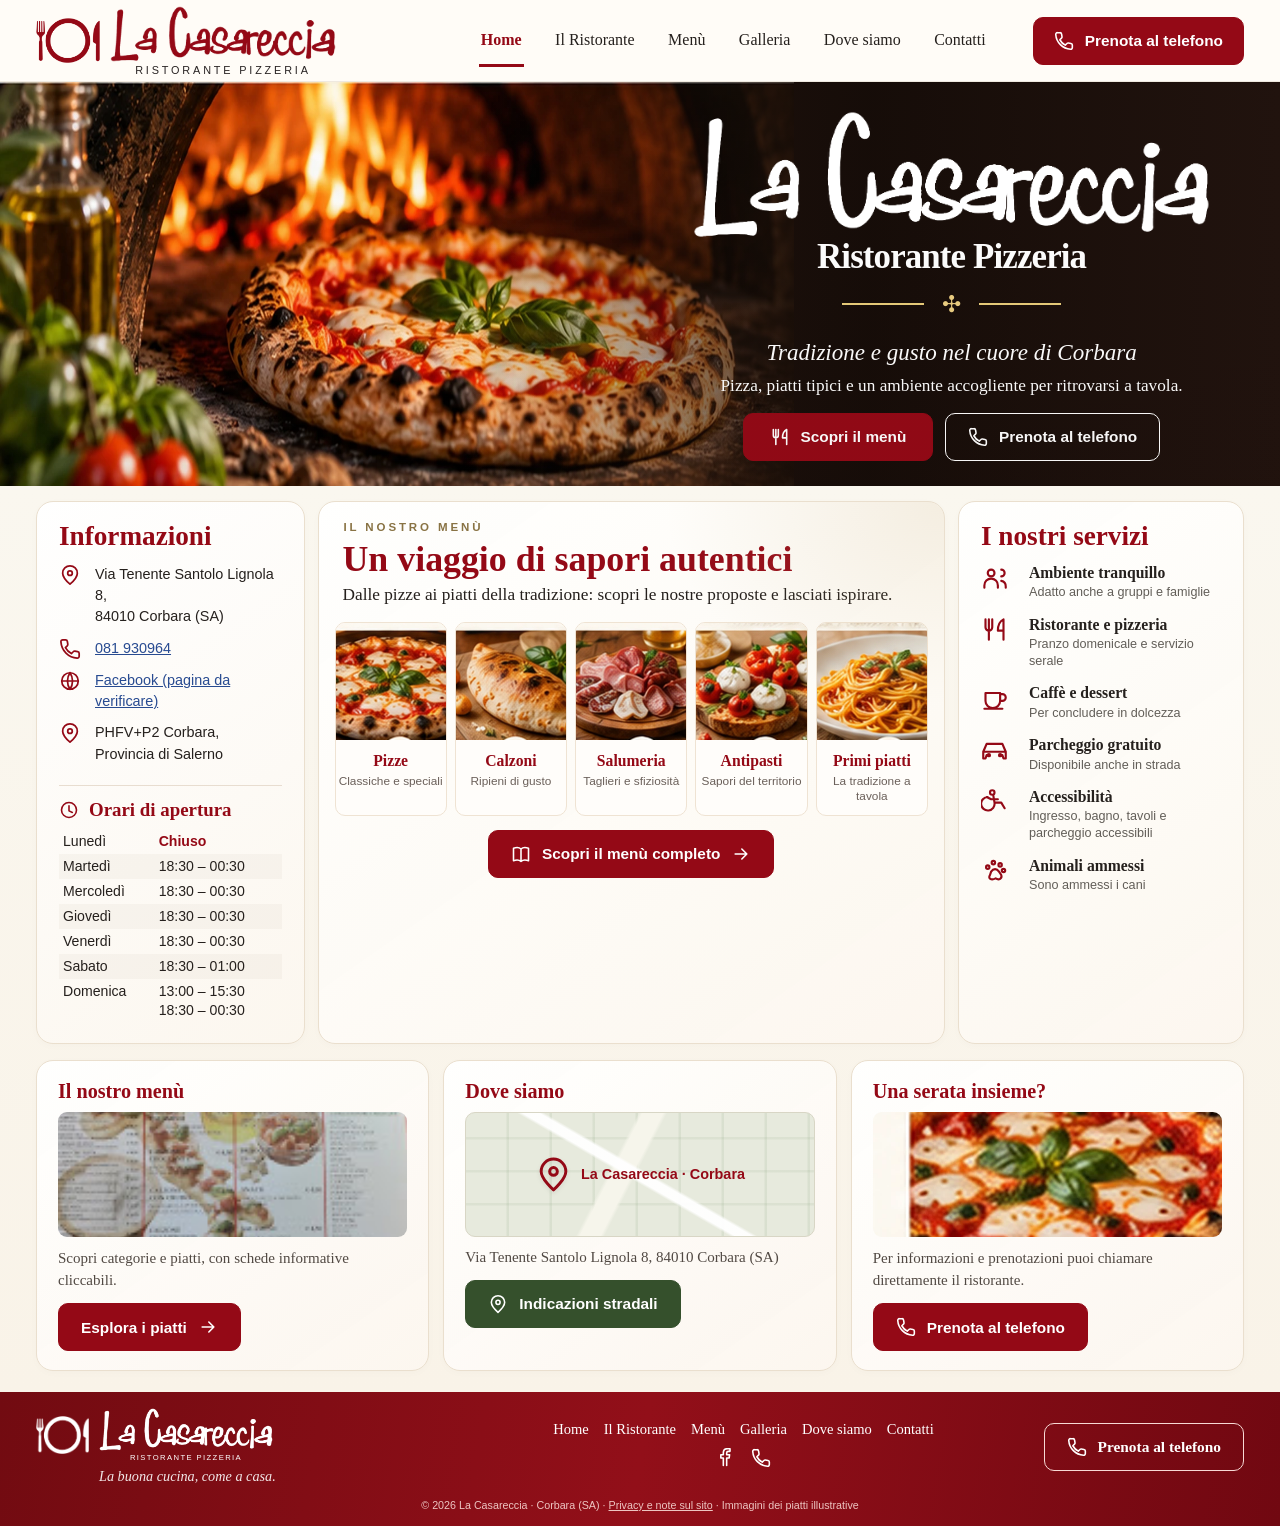
==== commit 8d4fdf7e: "Aggiornamento completo del sito" ====
--- a/index.html
+++ b/index.html
@@ -1,5 +1,6 @@
 <!DOCTYPE html>
-<html lang="it"><head><meta charset="utf-8"/><meta content="width=device-width,initial-scale=1,viewport-fit=cover" name="viewport"/><meta content="#910b15" name="theme-color"/><meta content="La Casareccia a Corbara: pizzeria e ristorante, menù, orari, accessibilità e contatti." name="description"/><title>Ristorante Pizzeria | La Casareccia · Corbara</title><link href="img/logo.svg" rel="icon" type="image/svg+xml"/><link href="css/style.css" rel="stylesheet"/><script defer="" src="js/menu-data.js"></script><script defer="" src="js/site-config.js"></script><script defer="" src="js/script.js"></script></head><body class="home-page"><a class="sr-only" href="#contenuto">Vai al contenuto principale</a><header class="site-header"><div class="header-inner container"><a aria-label="La Casareccia, torna alla Home" class="brand" href="index.html"><img alt="" class="brand-icon" height="67" src="img/logo.svg" width="67"/><span><span class="brand-name">La Casareccia</span><span class="brand-subtitle">RISTORANTE PIZZERIA</span></span></a><nav aria-label="Navigazione principale" class="nav-links"><a aria-current="page" href="index.html">Home</a><a href="ristorante.html">Il Ristorante</a><a href="menu.html">Menù</a><a href="galleria.html">Galleria</a><a href="contatti.html">Dove siamo</a><a href="contatti.html#contatti">Contatti</a></nav><button class="btn header-cta" data-open-phone="" type="button"><svg aria-hidden="true" class="icon" fill="none" stroke="currentColor" stroke-linecap="round" stroke-linejoin="round" stroke-width="1.9" viewbox="0 0 24 24"><path d="M22 16.9v3a2 2 0 0 1-2.2 2A19 19 0 0 1 2.1 4.2 2 2 0 0 1 4.1 2h3a2 2 0 0 1 2 1.7l.5 3a2 2 0 0 1-.6 1.8l-2 2a16 16 0 0 0 6.5 6.5l2-2a2 2 0 0 1 1.8-.6l3 .5a2 2 0 0 1 1.7 2Z"></path></svg> Prenota al telefono</button><button aria-controls="mobile-navigation" aria-expanded="false" aria-label="Apri il menu di navigazione" class="menu-toggle" data-menu-toggle="" type="button"><svg aria-hidden="true" class="icon" fill="none" stroke="currentColor" stroke-linecap="round" stroke-linejoin="round" stroke-width="1.9" viewbox="0 0 24 24"><path d="M4 6h16M4 12h16M4 18h16"></path></svg></button></div></header><nav aria-label="Navigazione su smartphone" class="mobile-nav" id="mobile-navigation"><div class="mobile-nav-content"><a href="index.html">Home</a><a href="ristorante.html">Il Ristorante</a><a href="menu.html">Menù</a><a href="galleria.html">Galleria</a><a href="contatti.html">Dove siamo</a><a href="contatti.html#contatti">Contatti</a><button class="btn" data-open-phone="" type="button"><svg aria-hidden="true" class="icon" fill="none" stroke="currentColor" stroke-linecap="round" stroke-linejoin="round" stroke-width="1.9" viewbox="0 0 24 24"><path d="M22 16.9v3a2 2 0 0 1-2.2 2A19 19 0 0 1 2.1 4.2 2 2 0 0 1 4.1 2h3a2 2 0 0 1 2 1.7l.5 3a2 2 0 0 1-.6 1.8l-2 2a16 16 0 0 0 6.5 6.5l2-2a2 2 0 0 1 1.8-.6l3 .5a2 2 0 0 1 1.7 2Z"></path></svg> Prenota al telefono</button></div></nav><section class="hero"><div class="container hero-inner"><div class="hero-content"><h1>La Casareccia<span>Ristorante Pizzeria</span></h1><div class="hero-divider">✣</div><p class="hero-lead">Tradizione e gusto nel cuore di Corbara</p><p class="hero-description">Pizza, piatti tipici e un ambiente accogliente per ritrovarsi a tavola.</p><div class="hero-actions"><a class="btn" href="menu.html"><svg aria-hidden="true" class="icon" fill="none" stroke="currentColor" stroke-linecap="round" stroke-linejoin="round" stroke-width="1.9" viewbox="0 0 24 24"><path d="M4 3v7a3 3 0 0 0 6 0V3M7 3v18M20 21V3c-4 2-5 5-5 10h5"></path></svg> Scopri il menù</a><button class="btn btn-outline" data-open-phone="" type="button"><svg aria-hidden="true" class="icon" fill="none" stroke="currentColor" stroke-linecap="round" stroke-linejoin="round" stroke-width="1.9" viewbox="0 0 24 24"><path d="M22 16.9v3a2 2 0 0 1-2.2 2A19 19 0 0 1 2.1 4.2 2 2 0 0 1 4.1 2h3a2 2 0 0 1 2 1.7l.5 3a2 2 0 0 1-.6 1.8l-2 2a16 16 0 0 0 6.5 6.5l2-2a2 2 0 0 1 1.8-.6l3 .5a2 2 0 0 1 1.7 2Z"></path></svg> Prenota al telefono</button></div></div></div></section><main class="home-main" id="contenuto"><div class="container home-grid"><section aria-labelledby="info-title" class="surface home-panel"><h2 id="info-title">Informazioni</h2><ul class="info-links"><li><svg aria-hidden="true" class="icon" fill="none" stroke="currentColor" stroke-linecap="round" stroke-linejoin="round" stroke-width="1.9" viewbox="0 0 24 24"><path d="M20 10c0 5-8 12-8 12S4 15 4 10a8 8 0 1 1 16 0Z"></path><circle cx="12" cy="10" r="2.5"></circle></svg><span>Via Tenente Santolo Lignola 8,<br/>84010 Corbara (SA)</span></li><li><svg aria-hidden="true" class="icon" fill="none" stroke="currentColor" stroke-linecap="round" stroke-linejoin="round" stroke-width="1.9" viewbox="0 0 24 24"><path d="M22 16.9v3a2 2 0 0 1-2.2 2A19 19 0 0 1 2.1 4.2 2 2 0 0 1 4.1 2h3a2 2 0 0 1 2 1.7l.5 3a2 2 0 0 1-.6 1.8l-2 2a16 16 0 0 0 6.5 6.5l2-2a2 2 0 0 1 1.8-.6l3 .5a2 2 0 0 1 1.7 2Z"></path></svg><a href="tel:+39081930964">081 930964</a></li><li><svg aria-hidden="true" class="icon" fill="none" stroke="currentColor" stroke-linecap="round" stroke-linejoin="round" stroke-width="1.9" viewbox="0 0 24 24"><circle cx="12" cy="12" r="9"></circle><path d="M3 12h18M12 3a16 16 0 0 1 0 18M12 3a16 16 0 0 0 0 18"></path></svg><a href="https://www.facebook.com/" rel="noopener noreferrer" target="_blank">Facebook (pagina da verificare)</a></li><li><svg aria-hidden="true" class="icon" fill="none" stroke="currentColor" stroke-linecap="round" stroke-linejoin="round" stroke-width="1.9" viewbox="0 0 24 24"><path d="M20 10c0 5-8 12-8 12S4 15 4 10a8 8 0 1 1 16 0Z"></path><circle cx="12" cy="10" r="2.5"></circle></svg><span>PHFV+P2 Corbara, Provincia di Salerno</span></li></ul><hr class="home-divider"/><h3 class="hours-heading"><svg aria-hidden="true" class="icon" fill="none" stroke="currentColor" stroke-linecap="round" stroke-linejoin="round" stroke-width="1.9" viewbox="0 0 24 24"><circle cx="12" cy="12" r="9"></circle><path d="M12 7v6l4 2"></path></svg> Orari di apertura</h3><table class="opening-table"><caption class="sr-only">Orari di apertura da lunedì a domenica</caption><tbody><tr><td>Lunedì</td><td class="closed">Chiuso</td></tr><tr><td>Martedì</td><td>18:30 – 00:30</td></tr><tr><td>Mercoledì</td><td>18:30 – 00:30</td></tr><tr><td>Giovedì</td><td>18:30 – 00:30</td></tr><tr><td>Venerdì</td><td>18:30 – 00:30</td></tr><tr><td>Sabato</td><td>18:30 – 01:00</td></tr><tr><td>Domenica</td><td>13:00 – 15:30<span class="hours-extra">18:30 – 00:30</span></td></tr></tbody></table></section><section aria-labelledby="home-menu-title" class="surface home-menu"><span class="eyebrow">Il nostro menù</span><h2 id="home-menu-title">Un viaggio di sapori autentici</h2><p class="lead">Dalle pizze ai piatti della tradizione: scopri le nostre proposte e lasciati ispirare.</p><div class="home-categories"><a class="category-teaser" href="menu.html#pizza"><img alt="Fotografia illustrativa: pizze" height="117" loading="lazy" src="img/special-pizza.webp" width="155"/><strong>Pizze</strong><small>Classiche e speciali</small></a><a class="category-teaser" href="menu.html#calzoni"><img alt="Fotografia illustrativa: calzoni" height="117" loading="lazy" src="img/special-calzone.webp" width="155"/><strong>Calzoni</strong><small>Ripieni di gusto</small></a><a class="category-teaser" href="menu.html#salumeria"><img alt="Fotografia illustrativa: salumeria" height="117" loading="lazy" src="img/special-salumi.webp" width="155"/><strong>Salumeria</strong><small>Taglieri e sfiziosità</small></a><a class="category-teaser" href="menu.html#antipasti"><img alt="Fotografia illustrativa: antipasti" height="117" loading="lazy" src="img/special-antipasti.webp" width="155"/><strong>Antipasti</strong><small>Sapori del territorio</small></a><a class="category-teaser" href="menu.html#primi"><img alt="Fotografia illustrativa: primi piatti" height="117" loading="lazy" src="img/special-primi.webp" width="155"/><strong>Primi piatti</strong><small>La tradizione a tavola</small></a></div><a class="btn menu-promo-action" href="menu.html"><svg aria-hidden="true" class="icon" fill="none" stroke="currentColor" stroke-linecap="round" stroke-linejoin="round" stroke-width="1.9" viewbox="0 0 24 24"><path d="M12 6c-2-2-6-2-9-1v15c3-1 7-1 9 1 2-2 6-2 9-1V5c-3-1-7-1-9 1Zm0 0v15"></path></svg> Scopri il menù completo <svg aria-hidden="true" class="icon" fill="none" stroke="currentColor" stroke-linecap="round" stroke-linejoin="round" stroke-width="1.9" viewbox="0 0 24 24"><path d="M5 12h14m-6-6 6 6-6 6"></path></svg></a></section><section aria-labelledby="servizi-title" class="surface home-panel services-panel"><h2 id="servizi-title">I nostri servizi</h2><div class="services-list"><div class="service-item"><svg aria-hidden="true" class="icon service-icon" fill="none" stroke="currentColor" stroke-linecap="round" stroke-linejoin="round" stroke-width="1.9" viewbox="0 0 24 24"><circle cx="9" cy="8" r="3"></circle><path d="M3 21v-2a6 6 0 0 1 12 0v2M18 11a3 3 0 0 0 0-6M18 15a5 5 0 0 1 4 5v1"></path></svg><div><strong>Ambiente tranquillo</strong><span>Adatto anche a gruppi e famiglie</span></div></div><div class="service-item"><svg aria-hidden="true" class="icon service-icon" fill="none" stroke="currentColor" stroke-linecap="round" stroke-linejoin="round" stroke-width="1.9" viewbox="0 0 24 24"><path d="M4 3v7a3 3 0 0 0 6 0V3M7 3v18M20 21V3c-4 2-5 5-5 10h5"></path></svg><div><strong>Ristorante e pizzeria</strong><span>Pranzo domenicale e servizio serale</span></div></div><div class="service-item"><svg aria-hidden="true" class="icon service-icon" fill="none" stroke="currentColor" stroke-linecap="round" stroke-linejoin="round" stroke-width="1.9" viewbox="0 0 24 24"><path d="M4 8h13v7a6 6 0 0 1-13 0zM17 9h2a3 3 0 0 1 0 6h-2M3 22h16"></path></svg><div><strong>Caffè e dessert</strong><span>Per concludere in dolcezza</span></div></div><div class="service-item"><svg aria-hidden="true" class="icon service-icon" fill="none" stroke="currentColor" stroke-linecap="round" stroke-linejoin="round" stroke-width="1.9" viewbox="0 0 24 24"><path d="m5 17-1 3H2v-6l3-7h14l3 7v6h-2l-1-3M3 14h18"></path><circle cx="7" cy="17" r="1"></circle><circle cx="17" cy="17" r="1"></circle></svg><div><strong>Parcheggio gratuito</strong><span>Disponibile anche in strada</span></div></div><div class="service-item"><svg aria-hidden="true" class="icon service-icon" fill="none" stroke="currentColor" stroke-linecap="round" stroke-linejoin="round" stroke-width="1.9" viewbox="0 0 24 24"><circle cx="10" cy="4" r="2"></circle><path d="m11 7 1 6h6l3 5M12 13a6 6 0 1 1-6-5M5 8l4 2h6"></path></svg><div><strong>Accessibilità</strong><span>Ingresso, bagno, tavoli e parcheggio accessibili</span></div></div><div class="service-item"><svg aria-hidden="true" class="icon service-icon" fill="none" stroke="currentColor" stroke-linecap="round" stroke-linejoin="round" stroke-width="1.9" viewbox="0 0 24 24"><circle cx="6" cy="9" r="1.5"></circle><circle cx="11" cy="5" r="1.5"></circle><circle cx="17" cy="7" r="1.5"></circle><circle cx="20" cy="12" r="1.5"></circle><path d="M9 13c2-3 5-3 7 0l2 3c1 3-2 5-5 3-4 2-7 0-5-3l1-3Z"></path></svg><div><strong>Animali ammessi</strong><span>Sono ammessi i cani</span></div></div></div></section></div><div class="container home-lower"><article class="surface"><h3>Il nostro menù</h3><img alt="Fotografia originale del menù cartaceo della Casareccia" class="mini-photo" loading="lazy" src="img/menu-originale.jpg"/><p>Scopri categorie e piatti, con schede informative cliccabili.</p><a class="btn" href="menu.html">Esplora i piatti <svg aria-hidden="true" class="icon" fill="none" stroke="currentColor" stroke-linecap="round" stroke-linejoin="round" stroke-width="1.9" viewbox="0 0 24 24"><path d="M5 12h14m-6-6 6 6-6 6"></path></svg></a></article><article class="surface"><h3>Dove siamo</h3><div class="mini-map"><svg aria-hidden="true" class="icon" fill="none" stroke="currentColor" stroke-linecap="round" stroke-linejoin="round" stroke-width="1.9" viewbox="0 0 24 24"><path d="M20 10c0 5-8 12-8 12S4 15 4 10a8 8 0 1 1 16 0Z"></path><circle cx="12" cy="10" r="2.5"></circle></svg> La Casareccia · Corbara</div><p>Via Tenente Santolo Lignola 8, 84010 Corbara (SA)</p><a class="btn btn-green" href="https://www.google.com/maps/search/?api=1&amp;query=Via+Tenente+Santolo+Lignola+8+Corbara+SA" rel="noopener noreferrer" target="_blank"><svg aria-hidden="true" class="icon" fill="none" stroke="currentColor" stroke-linecap="round" stroke-linejoin="round" stroke-width="1.9" viewbox="0 0 24 24"><path d="M20 10c0 5-8 12-8 12S4 15 4 10a8 8 0 1 1 16 0Z"></path><circle cx="12" cy="10" r="2.5"></circle></svg> Indicazioni stradali</a></article><article class="surface"><h3>Una serata insieme?</h3><img alt="Pizza fotografata a scopo illustrativo" class="mini-photo" loading="lazy" src="img/special-pizza.webp"/><p>Per informazioni e prenotazioni puoi chiamare direttamente il ristorante.</p><button class="btn" data-open-phone="" type="button"><svg aria-hidden="true" class="icon" fill="none" stroke="currentColor" stroke-linecap="round" stroke-linejoin="round" stroke-width="1.9" viewbox="0 0 24 24"><path d="M22 16.9v3a2 2 0 0 1-2.2 2A19 19 0 0 1 2.1 4.2 2 2 0 0 1 4.1 2h3a2 2 0 0 1 2 1.7l.5 3a2 2 0 0 1-.6 1.8l-2 2a16 16 0 0 0 6.5 6.5l2-2a2 2 0 0 1 1.8-.6l3 .5a2 2 0 0 1 1.7 2Z"></path></svg> Prenota al telefono</button></article></div></main><footer class="site-footer"><div class="footer-inner container"><div><div class="brand footer-brand"><img alt="" class="brand-icon" height="50" src="img/logo.svg" width="50"/><span><span class="brand-name">La Casareccia</span><span class="brand-subtitle">RISTORANTE PIZZERIA</span></span></div><p class="footer-tagline">La buona cucina, come a casa.</p></div><div class="footer-center"><nav aria-label="Navigazione a piè di pagina" class="footer-links"><a href="index.html">Home</a><a href="ristorante.html">Il Ristorante</a><a href="menu.html">Menù</a><a href="galleria.html">Galleria</a><a href="contatti.html">Dove siamo</a><a href="contatti.html#contatti">Contatti</a></nav><div class="footer-social"><a aria-label="Facebook (pagina da verificare)" href="https://www.facebook.com/" rel="noopener noreferrer" target="_blank"><svg aria-hidden="true" class="icon" fill="none" stroke="currentColor" stroke-linecap="round" stroke-linejoin="round" stroke-width="1.9" viewbox="0 0 24 24"><path d="M14 21v-9h3l.5-4H14V6c0-1.2.4-2 2-2h2V1c-.5-.1-1.7-.2-3-.2-3 0-5 1.8-5 5V8H7v4h3v9"></path></svg></a><a aria-label="Chiama La Casareccia" href="tel:+39081930964"><svg aria-hidden="true" class="icon" fill="none" stroke="currentColor" stroke-linecap="round" stroke-linejoin="round" stroke-width="1.9" viewbox="0 0 24 24"><path d="M22 16.9v3a2 2 0 0 1-2.2 2A19 19 0 0 1 2.1 4.2 2 2 0 0 1 4.1 2h3a2 2 0 0 1 2 1.7l.5 3a2 2 0 0 1-.6 1.8l-2 2a16 16 0 0 0 6.5 6.5l2-2a2 2 0 0 1 1.8-.6l3 .5a2 2 0 0 1 1.7 2Z"></path></svg></a></div></div><div class="footer-end"><button class="btn btn-outline" data-open-phone="" type="button"><svg aria-hidden="true" class="icon" fill="none" stroke="currentColor" stroke-linecap="round" stroke-linejoin="round" stroke-width="1.9" viewbox="0 0 24 24"><path d="M22 16.9v3a2 2 0 0 1-2.2 2A19 19 0 0 1 2.1 4.2 2 2 0 0 1 4.1 2h3a2 2 0 0 1 2 1.7l.5 3a2 2 0 0 1-.6 1.8l-2 2a16 16 0 0 0 6.5 6.5l2-2a2 2 0 0 1 1.8-.6l3 .5a2 2 0 0 1 1.7 2Z"></path></svg> Prenota al telefono</button></div></div><div class="footer-copy container">© <span data-current-year="">2026</span> La Casareccia · Corbara (SA) · <a href="privacy.html" style="color:inherit">Privacy e note sul sito</a> · Immagini dei piatti illustrative</div></footer><div class="mobile-bottom-cta"><a class="btn btn-outline" href="menu.html"><svg aria-hidden="true" class="icon" fill="none" stroke="currentColor" stroke-linecap="round" stroke-linejoin="round" stroke-width="1.9" viewbox="0 0 24 24"><path d="M4 3v7a3 3 0 0 0 6 0V3M7 3v18M20 21V3c-4 2-5 5-5 10h5"></path></svg> Il menù</a><button class="btn" data-open-phone="" type="button"><svg aria-hidden="true" class="icon" fill="none" stroke="currentColor" stroke-linecap="round" stroke-linejoin="round" stroke-width="1.9" viewbox="0 0 24 24"><path d="M22 16.9v3a2 2 0 0 1-2.2 2A19 19 0 0 1 2.1 4.2 2 2 0 0 1 4.1 2h3a2 2 0 0 1 2 1.7l.5 3a2 2 0 0 1-.6 1.8l-2 2a16 16 0 0 0 6.5 6.5l2-2a2 2 0 0 1 1.8-.6l3 .5a2 2 0 0 1 1.7 2Z"></path></svg> Chiama e prenota</button></div><dialog aria-labelledby="dish-dialog-title" id="dish-dialog"><button aria-label="Chiudi dettagli piatto" class="dialog-close" data-close-dialog="" type="button"><svg aria-hidden="true" class="icon" fill="none" stroke="currentColor" stroke-linecap="round" stroke-linejoin="round" stroke-width="1.9" viewbox="0 0 24 24"><path d="M18 6 6 18M6 6l12 12"></path></svg></button><div id="dish-dialog-body"></div></dialog><dialog aria-labelledby="phone-dialog-title" class="phone-modal" id="phone-dialog">
+
+<html lang="it"><head><meta charset="utf-8"/><meta content="width=device-width,initial-scale=1,viewport-fit=cover" name="viewport"/><meta content="#910b15" name="theme-color"/><meta content="La Casareccia a Corbara: pizzeria e ristorante, menù, orari, accessibilità e contatti." name="description"/><title>Ristorante Pizzeria | La Casareccia · Corbara</title><link href="img/favicon.png" rel="icon" type="image/png"/><link href="css/style.css" rel="stylesheet"/><script defer="" src="js/menu-data.js"></script><script defer="" src="js/site-config.js"></script><script defer="" src="js/script.js"></script></head><body class="home-page"><a class="sr-only" href="#contenuto">Vai al contenuto principale</a><header class="site-header"><div class="header-inner container"><a aria-label="La Casareccia, torna alla Home" class="brand" href="index.html"><span aria-hidden="true" class="brand-icon"></span><span><span class="brand-name" title="La Casareccia">La Casareccia</span><span class="brand-subtitle">RISTORANTE PIZZERIA</span></span></a><nav aria-label="Navigazione principale" class="nav-links"><a aria-current="page" href="index.html">Home</a><a href="ristorante.html">Il Ristorante</a><a href="menu.html">Menù</a><a href="galleria.html">Galleria</a><a href="contatti.html">Dove siamo</a><a href="contatti.html#contatti">Contatti</a></nav><button class="btn header-cta" data-open-phone="" type="button"><svg aria-hidden="true" class="icon" fill="none" stroke="currentColor" stroke-linecap="round" stroke-linejoin="round" stroke-width="1.9" viewbox="0 0 24 24"><path d="M22 16.9v3a2 2 0 0 1-2.2 2A19 19 0 0 1 2.1 4.2 2 2 0 0 1 4.1 2h3a2 2 0 0 1 2 1.7l.5 3a2 2 0 0 1-.6 1.8l-2 2a16 16 0 0 0 6.5 6.5l2-2a2 2 0 0 1 1.8-.6l3 .5a2 2 0 0 1 1.7 2Z"></path></svg> Prenota al telefono</button><button aria-controls="mobile-navigation" aria-expanded="false" aria-label="Apri il menu di navigazione" class="menu-toggle" data-menu-toggle="" type="button"><svg aria-hidden="true" class="icon" fill="none" stroke="currentColor" stroke-linecap="round" stroke-linejoin="round" stroke-width="1.9" viewbox="0 0 24 24"><path d="M4 6h16M4 12h16M4 18h16"></path></svg></button></div></header><nav aria-label="Navigazione su smartphone" class="mobile-nav" id="mobile-navigation"><div class="mobile-nav-content"><a href="index.html">Home</a><a href="ristorante.html">Il Ristorante</a><a href="menu.html">Menù</a><a href="galleria.html">Galleria</a><a href="contatti.html">Dove siamo</a><a href="contatti.html#contatti">Contatti</a><button class="btn" data-open-phone="" type="button"><svg aria-hidden="true" class="icon" fill="none" stroke="currentColor" stroke-linecap="round" stroke-linejoin="round" stroke-width="1.9" viewbox="0 0 24 24"><path d="M22 16.9v3a2 2 0 0 1-2.2 2A19 19 0 0 1 2.1 4.2 2 2 0 0 1 4.1 2h3a2 2 0 0 1 2 1.7l.5 3a2 2 0 0 1-.6 1.8l-2 2a16 16 0 0 0 6.5 6.5l2-2a2 2 0 0 1 1.8-.6l3 .5a2 2 0 0 1 1.7 2Z"></path></svg> Prenota al telefono</button></div></nav><section class="hero"><div class="container hero-inner"><div class="hero-content"><h1><span class="hero-wordmark">La Casareccia</span><span class="hero-type">Ristorante Pizzeria</span></h1><div class="hero-divider">✣</div><p class="hero-lead">Tradizione e gusto nel cuore di Corbara</p><p class="hero-description">Pizza, piatti tipici e un ambiente accogliente per ritrovarsi a tavola.</p><div class="hero-actions"><a class="btn" href="menu.html"><svg aria-hidden="true" class="icon" fill="none" stroke="currentColor" stroke-linecap="round" stroke-linejoin="round" stroke-width="1.9" viewbox="0 0 24 24"><path d="M4 3v7a3 3 0 0 0 6 0V3M7 3v18M20 21V3c-4 2-5 5-5 10h5"></path></svg> Scopri il menù</a><button class="btn btn-outline" data-open-phone="" type="button"><svg aria-hidden="true" class="icon" fill="none" stroke="currentColor" stroke-linecap="round" stroke-linejoin="round" stroke-width="1.9" viewbox="0 0 24 24"><path d="M22 16.9v3a2 2 0 0 1-2.2 2A19 19 0 0 1 2.1 4.2 2 2 0 0 1 4.1 2h3a2 2 0 0 1 2 1.7l.5 3a2 2 0 0 1-.6 1.8l-2 2a16 16 0 0 0 6.5 6.5l2-2a2 2 0 0 1 1.8-.6l3 .5a2 2 0 0 1 1.7 2Z"></path></svg> Prenota al telefono</button></div></div></div></section><main class="home-main" id="contenuto"><div class="container home-grid"><section aria-labelledby="info-title" class="surface home-panel"><h2 id="info-title">Informazioni</h2><ul class="info-links"><li><svg aria-hidden="true" class="icon" fill="none" stroke="currentColor" stroke-linecap="round" stroke-linejoin="round" stroke-width="1.9" viewbox="0 0 24 24"><path d="M20 10c0 5-8 12-8 12S4 15 4 10a8 8 0 1 1 16 0Z"></path><circle cx="12" cy="10" r="2.5"></circle></svg><span>Via Tenente Santolo Lignola 8,<br/>84010 Corbara (SA)</span></li><li><svg aria-hidden="true" class="icon" fill="none" stroke="currentColor" stroke-linecap="round" stroke-linejoin="round" stroke-width="1.9" viewbox="0 0 24 24"><path d="M22 16.9v3a2 2 0 0 1-2.2 2A19 19 0 0 1 2.1 4.2 2 2 0 0 1 4.1 2h3a2 2 0 0 1 2 1.7l.5 3a2 2 0 0 1-.6 1.8l-2 2a16 16 0 0 0 6.5 6.5l2-2a2 2 0 0 1 1.8-.6l3 .5a2 2 0 0 1 1.7 2Z"></path></svg><a href="tel:+39081930964">081 930964</a></li><li><svg aria-hidden="true" class="icon" fill="none" stroke="currentColor" stroke-linecap="round" stroke-linejoin="round" stroke-width="1.9" viewbox="0 0 24 24"><circle cx="12" cy="12" r="9"></circle><path d="M3 12h18M12 3a16 16 0 0 1 0 18M12 3a16 16 0 0 0 0 18"></path></svg><a href="https://www.facebook.com/" rel="noopener noreferrer" target="_blank">Facebook (pagina da verificare)</a></li><li><svg aria-hidden="true" class="icon" fill="none" stroke="currentColor" stroke-linecap="round" stroke-linejoin="round" stroke-width="1.9" viewbox="0 0 24 24"><path d="M20 10c0 5-8 12-8 12S4 15 4 10a8 8 0 1 1 16 0Z"></path><circle cx="12" cy="10" r="2.5"></circle></svg><span>PHFV+P2 Corbara, Provincia di Salerno</span></li></ul><hr class="home-divider"/><h3 class="hours-heading"><svg aria-hidden="true" class="icon" fill="none" stroke="currentColor" stroke-linecap="round" stroke-linejoin="round" stroke-width="1.9" viewbox="0 0 24 24"><circle cx="12" cy="12" r="9"></circle><path d="M12 7v6l4 2"></path></svg> Orari di apertura</h3><table class="opening-table"><caption class="sr-only">Orari di apertura da lunedì a domenica</caption><tbody><tr><td>Lunedì</td><td class="closed">Chiuso</td></tr><tr><td>Martedì</td><td>18:30 – 00:30</td></tr><tr><td>Mercoledì</td><td>18:30 – 00:30</td></tr><tr><td>Giovedì</td><td>18:30 – 00:30</td></tr><tr><td>Venerdì</td><td>18:30 – 00:30</td></tr><tr><td>Sabato</td><td>18:30 – 01:00</td></tr><tr><td>Domenica</td><td>13:00 – 15:30<span class="hours-extra">18:30 – 00:30</span></td></tr></tbody></table></section><section aria-labelledby="home-menu-title" class="surface home-menu"><span class="eyebrow">Il nostro menù</span><h2 id="home-menu-title">Un viaggio di sapori autentici</h2><p class="lead">Dalle pizze ai piatti della tradizione: scopri le nostre proposte e lasciati ispirare.</p><div class="home-categories"><a class="category-teaser" href="menu.html#pizza"><img alt="Fotografia illustrativa: pizze" height="117" loading="lazy" src="img/special-pizza.webp" width="155"/><strong>Pizze</strong><small>Classiche e speciali</small></a><a class="category-teaser" href="menu.html#calzoni"><img alt="Fotografia illustrativa: calzoni" height="117" loading="lazy" src="img/special-calzone.webp" width="155"/><strong>Calzoni</strong><small>Ripieni di gusto</small></a><a class="category-teaser" href="menu.html#salumeria"><img alt="Fotografia illustrativa: salumeria" height="117" loading="lazy" src="img/special-salumi.webp" width="155"/><strong>Salumeria</strong><small>Taglieri e sfiziosità</small></a><a class="category-teaser" href="menu.html#antipasti"><img alt="Fotografia illustrativa: antipasti" height="117" loading="lazy" src="img/special-antipasti.webp" width="155"/><strong>Antipasti</strong><small>Sapori del territorio</small></a><a class="category-teaser" href="menu.html#primi"><img alt="Fotografia illustrativa: primi piatti" height="117" loading="lazy" src="img/special-primi.webp" width="155"/><strong>Primi piatti</strong><small>La tradizione a tavola</small></a></div><a class="btn menu-promo-action" href="menu.html"><svg aria-hidden="true" class="icon" fill="none" stroke="currentColor" stroke-linecap="round" stroke-linejoin="round" stroke-width="1.9" viewbox="0 0 24 24"><path d="M12 6c-2-2-6-2-9-1v15c3-1 7-1 9 1 2-2 6-2 9-1V5c-3-1-7-1-9 1Zm0 0v15"></path></svg> Scopri il menù completo <svg aria-hidden="true" class="icon" fill="none" stroke="currentColor" stroke-linecap="round" stroke-linejoin="round" stroke-width="1.9" viewbox="0 0 24 24"><path d="M5 12h14m-6-6 6 6-6 6"></path></svg></a></section><section aria-labelledby="servizi-title" class="surface home-panel services-panel"><h2 id="servizi-title">I nostri servizi</h2><div class="services-list"><div class="service-item"><svg aria-hidden="true" class="icon service-icon" fill="none" stroke="currentColor" stroke-linecap="round" stroke-linejoin="round" stroke-width="1.9" viewbox="0 0 24 24"><circle cx="9" cy="8" r="3"></circle><path d="M3 21v-2a6 6 0 0 1 12 0v2M18 11a3 3 0 0 0 0-6M18 15a5 5 0 0 1 4 5v1"></path></svg><div><strong>Ambiente tranquillo</strong><span>Adatto anche a gruppi e famiglie</span></div></div><div class="service-item"><svg aria-hidden="true" class="icon service-icon" fill="none" stroke="currentColor" stroke-linecap="round" stroke-linejoin="round" stroke-width="1.9" viewbox="0 0 24 24"><path d="M4 3v7a3 3 0 0 0 6 0V3M7 3v18M20 21V3c-4 2-5 5-5 10h5"></path></svg><div><strong>Ristorante e pizzeria</strong><span>Pranzo domenicale e servizio serale</span></div></div><div class="service-item"><svg aria-hidden="true" class="icon service-icon" fill="none" stroke="currentColor" stroke-linecap="round" stroke-linejoin="round" stroke-width="1.9" viewbox="0 0 24 24"><path d="M4 8h13v7a6 6 0 0 1-13 0zM17 9h2a3 3 0 0 1 0 6h-2M3 22h16"></path></svg><div><strong>Caffè e dessert</strong><span>Per concludere in dolcezza</span></div></div><div class="service-item"><svg aria-hidden="true" class="icon service-icon" fill="none" stroke="currentColor" stroke-linecap="round" stroke-linejoin="round" stroke-width="1.9" viewbox="0 0 24 24"><path d="m5 17-1 3H2v-6l3-7h14l3 7v6h-2l-1-3M3 14h18"></path><circle cx="7" cy="17" r="1"></circle><circle cx="17" cy="17" r="1"></circle></svg><div><strong>Parcheggio gratuito</strong><span>Disponibile anche in strada</span></div></div><div class="service-item"><svg aria-hidden="true" class="icon service-icon" fill="none" stroke="currentColor" stroke-linecap="round" stroke-linejoin="round" stroke-width="1.9" viewbox="0 0 24 24"><circle cx="10" cy="4" r="2"></circle><path d="m11 7 1 6h6l3 5M12 13a6 6 0 1 1-6-5M5 8l4 2h6"></path></svg><div><strong>Accessibilità</strong><span>Ingresso, bagno, tavoli e parcheggio accessibili</span></div></div><div class="service-item"><svg aria-hidden="true" class="icon service-icon" fill="none" stroke="currentColor" stroke-linecap="round" stroke-linejoin="round" stroke-width="1.9" viewbox="0 0 24 24"><circle cx="6" cy="9" r="1.5"></circle><circle cx="11" cy="5" r="1.5"></circle><circle cx="17" cy="7" r="1.5"></circle><circle cx="20" cy="12" r="1.5"></circle><path d="M9 13c2-3 5-3 7 0l2 3c1 3-2 5-5 3-4 2-7 0-5-3l1-3Z"></path></svg><div><strong>Animali ammessi</strong><span>Sono ammessi i cani</span></div></div></div></section></div><div class="container home-lower"><article class="surface"><h3>Il nostro menù</h3><img alt="Fotografia originale del menù cartaceo della Casareccia" class="mini-photo" loading="lazy" src="img/menu-originale.jpg"/><p>Scopri categorie e piatti, con schede informative cliccabili.</p><a class="btn" href="menu.html">Esplora i piatti <svg aria-hidden="true" class="icon" fill="none" stroke="currentColor" stroke-linecap="round" stroke-linejoin="round" stroke-width="1.9" viewbox="0 0 24 24"><path d="M5 12h14m-6-6 6 6-6 6"></path></svg></a></article><article class="surface"><h3>Dove siamo</h3><div class="mini-map"><svg aria-hidden="true" class="icon" fill="none" stroke="currentColor" stroke-linecap="round" stroke-linejoin="round" stroke-width="1.9" viewbox="0 0 24 24"><path d="M20 10c0 5-8 12-8 12S4 15 4 10a8 8 0 1 1 16 0Z"></path><circle cx="12" cy="10" r="2.5"></circle></svg> La Casareccia · Corbara</div><p>Via Tenente Santolo Lignola 8, 84010 Corbara (SA)</p><a class="btn btn-green" href="https://www.google.com/maps/search/?api=1&amp;query=Via+Tenente+Santolo+Lignola+8+Corbara+SA" rel="noopener noreferrer" target="_blank"><svg aria-hidden="true" class="icon" fill="none" stroke="currentColor" stroke-linecap="round" stroke-linejoin="round" stroke-width="1.9" viewbox="0 0 24 24"><path d="M20 10c0 5-8 12-8 12S4 15 4 10a8 8 0 1 1 16 0Z"></path><circle cx="12" cy="10" r="2.5"></circle></svg> Indicazioni stradali</a></article><article class="surface"><h3>Una serata insieme?</h3><img alt="Pizza fotografata a scopo illustrativo" class="mini-photo" loading="lazy" src="img/special-pizza.webp"/><p>Per informazioni e prenotazioni puoi chiamare direttamente il ristorante.</p><button class="btn" data-open-phone="" type="button"><svg aria-hidden="true" class="icon" fill="none" stroke="currentColor" stroke-linecap="round" stroke-linejoin="round" stroke-width="1.9" viewbox="0 0 24 24"><path d="M22 16.9v3a2 2 0 0 1-2.2 2A19 19 0 0 1 2.1 4.2 2 2 0 0 1 4.1 2h3a2 2 0 0 1 2 1.7l.5 3a2 2 0 0 1-.6 1.8l-2 2a16 16 0 0 0 6.5 6.5l2-2a2 2 0 0 1 1.8-.6l3 .5a2 2 0 0 1 1.7 2Z"></path></svg> Prenota al telefono</button></article></div></main><footer class="site-footer"><div class="footer-inner container"><div><div class="brand footer-brand"><span aria-hidden="true" class="brand-icon"></span><span><span class="brand-name" title="La Casareccia">La Casareccia</span><span class="brand-subtitle">RISTORANTE PIZZERIA</span></span></div><p class="footer-tagline">La buona cucina, come a casa.</p></div><div class="footer-center"><nav aria-label="Navigazione a piè di pagina" class="footer-links"><a href="index.html">Home</a><a href="ristorante.html">Il Ristorante</a><a href="menu.html">Menù</a><a href="galleria.html">Galleria</a><a href="contatti.html">Dove siamo</a><a href="contatti.html#contatti">Contatti</a></nav><div class="footer-social"><a aria-label="Facebook (pagina da verificare)" href="https://www.facebook.com/" rel="noopener noreferrer" target="_blank"><svg aria-hidden="true" class="icon" fill="none" stroke="currentColor" stroke-linecap="round" stroke-linejoin="round" stroke-width="1.9" viewbox="0 0 24 24"><path d="M14 21v-9h3l.5-4H14V6c0-1.2.4-2 2-2h2V1c-.5-.1-1.7-.2-3-.2-3 0-5 1.8-5 5V8H7v4h3v9"></path></svg></a><a aria-label="Chiama La Casareccia" href="tel:+39081930964"><svg aria-hidden="true" class="icon" fill="none" stroke="currentColor" stroke-linecap="round" stroke-linejoin="round" stroke-width="1.9" viewbox="0 0 24 24"><path d="M22 16.9v3a2 2 0 0 1-2.2 2A19 19 0 0 1 2.1 4.2 2 2 0 0 1 4.1 2h3a2 2 0 0 1 2 1.7l.5 3a2 2 0 0 1-.6 1.8l-2 2a16 16 0 0 0 6.5 6.5l2-2a2 2 0 0 1 1.8-.6l3 .5a2 2 0 0 1 1.7 2Z"></path></svg></a></div></div><div class="footer-end"><button class="btn btn-outline" data-open-phone="" type="button"><svg aria-hidden="true" class="icon" fill="none" stroke="currentColor" stroke-linecap="round" stroke-linejoin="round" stroke-width="1.9" viewbox="0 0 24 24"><path d="M22 16.9v3a2 2 0 0 1-2.2 2A19 19 0 0 1 2.1 4.2 2 2 0 0 1 4.1 2h3a2 2 0 0 1 2 1.7l.5 3a2 2 0 0 1-.6 1.8l-2 2a16 16 0 0 0 6.5 6.5l2-2a2 2 0 0 1 1.8-.6l3 .5a2 2 0 0 1 1.7 2Z"></path></svg> Prenota al telefono</button></div></div><div class="footer-copy container">© <span data-current-year="">2026</span> La Casareccia · Corbara (SA) · <a href="privacy.html" style="color:inherit">Privacy e note sul sito</a> · Immagini dei piatti illustrative</div></footer><div class="mobile-bottom-cta"><a class="btn btn-outline" href="menu.html"><svg aria-hidden="true" class="icon" fill="none" stroke="currentColor" stroke-linecap="round" stroke-linejoin="round" stroke-width="1.9" viewbox="0 0 24 24"><path d="M4 3v7a3 3 0 0 0 6 0V3M7 3v18M20 21V3c-4 2-5 5-5 10h5"></path></svg> Il menù</a><button class="btn" data-open-phone="" type="button"><svg aria-hidden="true" class="icon" fill="none" stroke="currentColor" stroke-linecap="round" stroke-linejoin="round" stroke-width="1.9" viewbox="0 0 24 24"><path d="M22 16.9v3a2 2 0 0 1-2.2 2A19 19 0 0 1 2.1 4.2 2 2 0 0 1 4.1 2h3a2 2 0 0 1 2 1.7l.5 3a2 2 0 0 1-.6 1.8l-2 2a16 16 0 0 0 6.5 6.5l2-2a2 2 0 0 1 1.8-.6l3 .5a2 2 0 0 1 1.7 2Z"></path></svg> Chiama e prenota</button></div><dialog aria-labelledby="dish-dialog-title" id="dish-dialog"><button aria-label="Chiudi dettagli piatto" class="dialog-close" data-close-dialog="" type="button"><svg aria-hidden="true" class="icon" fill="none" stroke="currentColor" stroke-linecap="round" stroke-linejoin="round" stroke-width="1.9" viewbox="0 0 24 24"><path d="M18 6 6 18M6 6l12 12"></path></svg></button><div id="dish-dialog-body"></div></dialog><dialog aria-labelledby="phone-dialog-title" class="phone-modal" id="phone-dialog">
 <button aria-label="Chiudi il popup dei contatti" class="dialog-close" data-close-dialog="" type="button">
 <svg aria-hidden="true" class="icon" fill="none" stroke="currentColor" stroke-linecap="round" stroke-linejoin="round" stroke-width="1.9" viewbox="0 0 24 24"><path d="M18 6 6 18M6 6l12 12"></path></svg>
 </button>
--- a/css/style.css
+++ b/css/style.css
@@ -84,3 +84,74 @@
 
 /* Contrasto corretto del marchio nel footer scuro. */
 .site-footer .footer-brand { color:#fff; }
+
+
+/* Identità visiva: logo e calligrafia ricavati dalle immagini ufficiali fornite. */
+.brand-icon {
+  display:block;
+  width:64px;
+  height:58px;
+  flex:none;
+  background-color:var(--wine);
+  -webkit-mask:url('../img/logo-posate-mask.png') center / contain no-repeat;
+  mask:url('../img/logo-posate-mask.png') center / contain no-repeat;
+}
+.brand {gap:10px;}
+.brand-name {
+  display:block;
+  width:226px;
+  height:auto;
+  aspect-ratio: 1258 / 313;
+  flex:none;
+  font-size:0 !important;
+  line-height:0;
+  letter-spacing:0;
+  background-color:var(--wine);
+  -webkit-mask:url('../img/logo-scritta-mask.png') center / contain no-repeat;
+  mask:url('../img/logo-scritta-mask.png') center / contain no-repeat;
+}
+.brand-subtitle {margin-top:2px;text-align:center;letter-spacing:.26em;}
+.footer-brand .brand-icon {width:53px;height:45px;background-color:white;}
+.footer-brand .brand-name {width:174px;background-color:white;}
+.footer-brand .brand-subtitle {margin-top:2px;letter-spacing:.18em;}
+.footer-tagline {margin-left:63px;}
+.hero h1 .hero-wordmark {
+  display:block;
+  width:min(100%,520px);
+  height:auto;
+  aspect-ratio:1258 / 313;
+  margin:0 auto 2px;
+  font-size:0 !important;
+  line-height:0;
+  letter-spacing:0;
+  background-color:white;
+  -webkit-mask:url('../img/logo-scritta-mask.png') center / contain no-repeat;
+  mask:url('../img/logo-scritta-mask.png') center / contain no-repeat;
+}
+.hero h1 .hero-type {margin-top:0;letter-spacing:-.025em;}
+@media(max-width:1240px) {
+  .brand-icon {width:55px;height:51px;}
+  .brand-name {width:194px;}
+  .brand-subtitle {font-size:.54rem;}
+}
+@media(max-width:900px) {
+  .brand-icon {width:53px;height:48px;}
+  .brand-name {width:210px;}
+  .brand-subtitle {font-size:.54rem;}
+}
+@media(max-width:620px) {
+  .brand {gap:7px;}
+  .brand-icon {width:45px;height:43px;}
+  .brand-name {width:178px;}
+  .brand-subtitle {font-size:.43rem;letter-spacing:.22em;margin-top:1px;}
+  .footer-brand .brand-icon {width:50px;height:43px;}
+  .footer-brand .brand-name {width:174px;}
+  .hero h1 .hero-wordmark {width:min(100%,315px);margin-bottom:5px;}
+  .hero h1 .hero-type {font-size:.57em;}
+}
+@media(max-width:365px) {
+  .brand-icon {width:40px;height:40px;}
+  .brand-name {width:152px;}
+  .brand-subtitle {font-size:.39rem;letter-spacing:.16em;}
+  .hero h1 .hero-wordmark {width:min(100%,285px);}
+}
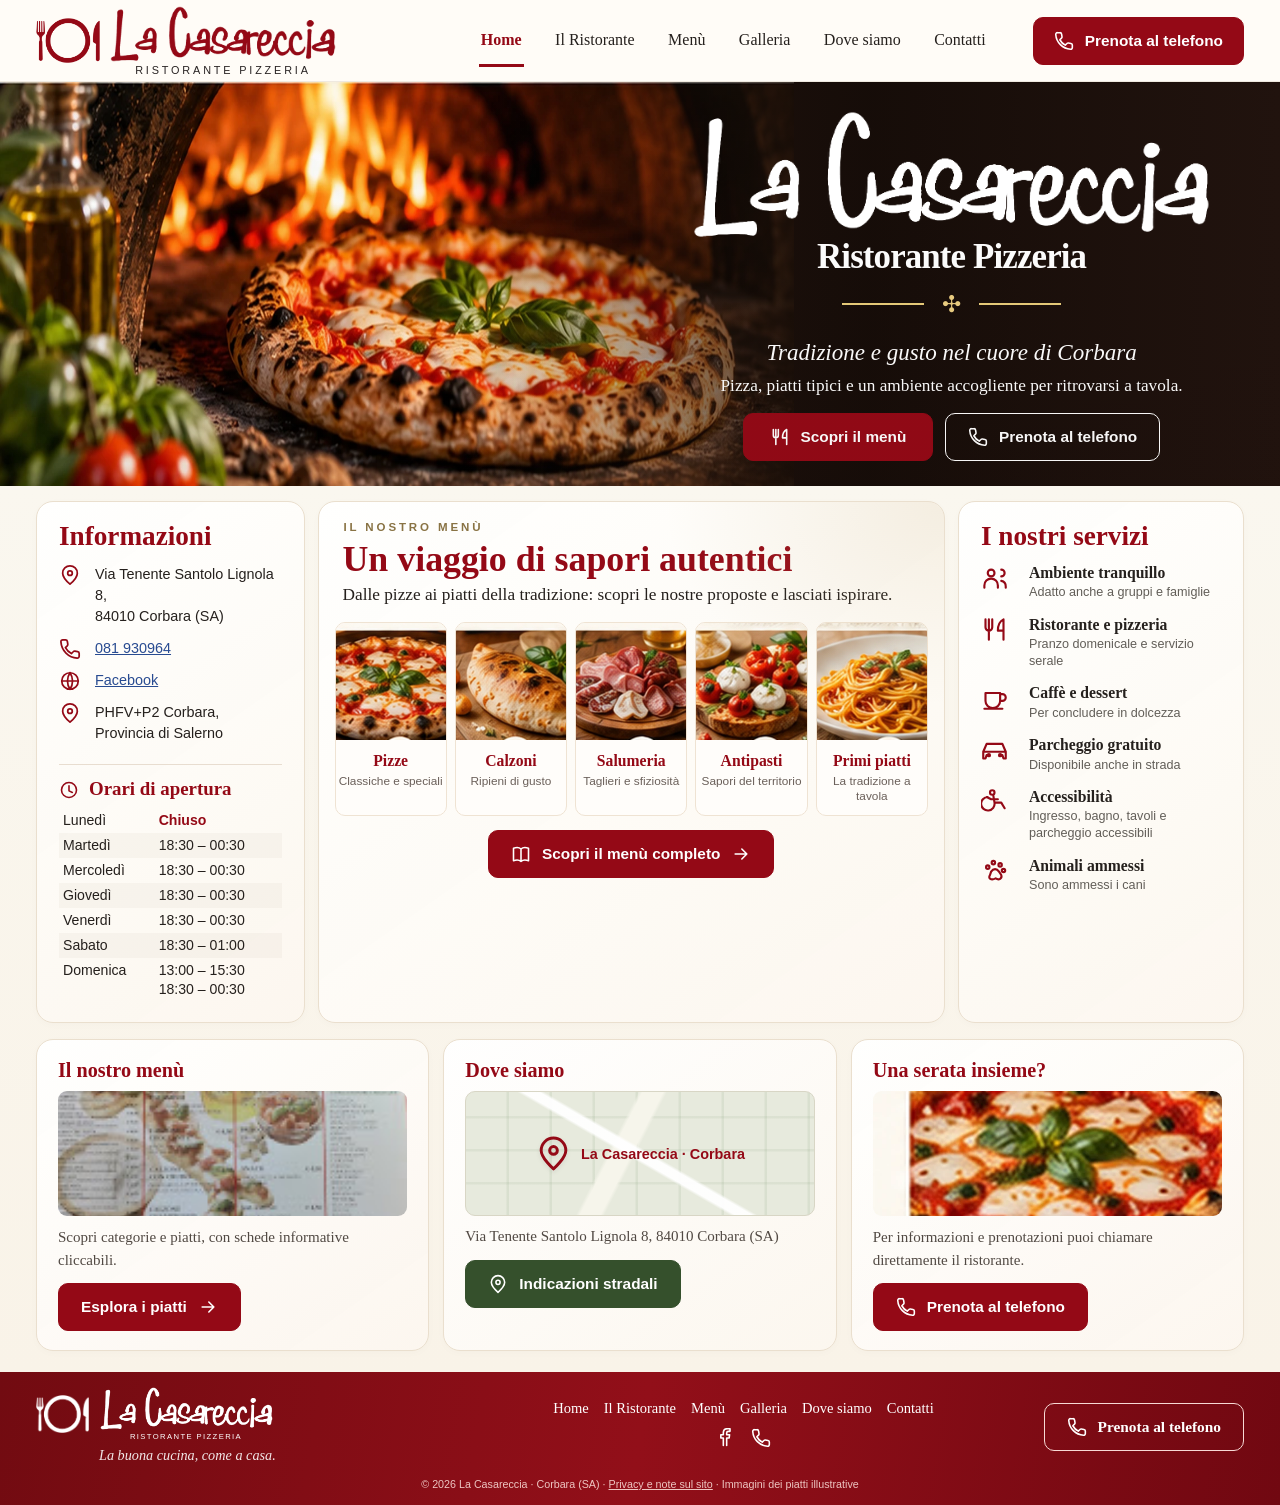
==== commit cfc8b219: "AggiuntaLinkFacebook" ====
--- a/index.html
+++ b/index.html
@@ -1,6 +1,6 @@
 <!DOCTYPE html>
 
-<html lang="it"><head><meta charset="utf-8"/><meta content="width=device-width,initial-scale=1,viewport-fit=cover" name="viewport"/><meta content="#910b15" name="theme-color"/><meta content="La Casareccia a Corbara: pizzeria e ristorante, menù, orari, accessibilità e contatti." name="description"/><title>Ristorante Pizzeria | La Casareccia · Corbara</title><link href="img/favicon.png" rel="icon" type="image/png"/><link href="css/style.css" rel="stylesheet"/><script defer="" src="js/menu-data.js"></script><script defer="" src="js/site-config.js"></script><script defer="" src="js/script.js"></script></head><body class="home-page"><a class="sr-only" href="#contenuto">Vai al contenuto principale</a><header class="site-header"><div class="header-inner container"><a aria-label="La Casareccia, torna alla Home" class="brand" href="index.html"><span aria-hidden="true" class="brand-icon"></span><span><span class="brand-name" title="La Casareccia">La Casareccia</span><span class="brand-subtitle">RISTORANTE PIZZERIA</span></span></a><nav aria-label="Navigazione principale" class="nav-links"><a aria-current="page" href="index.html">Home</a><a href="ristorante.html">Il Ristorante</a><a href="menu.html">Menù</a><a href="galleria.html">Galleria</a><a href="contatti.html">Dove siamo</a><a href="contatti.html#contatti">Contatti</a></nav><button class="btn header-cta" data-open-phone="" type="button"><svg aria-hidden="true" class="icon" fill="none" stroke="currentColor" stroke-linecap="round" stroke-linejoin="round" stroke-width="1.9" viewbox="0 0 24 24"><path d="M22 16.9v3a2 2 0 0 1-2.2 2A19 19 0 0 1 2.1 4.2 2 2 0 0 1 4.1 2h3a2 2 0 0 1 2 1.7l.5 3a2 2 0 0 1-.6 1.8l-2 2a16 16 0 0 0 6.5 6.5l2-2a2 2 0 0 1 1.8-.6l3 .5a2 2 0 0 1 1.7 2Z"></path></svg> Prenota al telefono</button><button aria-controls="mobile-navigation" aria-expanded="false" aria-label="Apri il menu di navigazione" class="menu-toggle" data-menu-toggle="" type="button"><svg aria-hidden="true" class="icon" fill="none" stroke="currentColor" stroke-linecap="round" stroke-linejoin="round" stroke-width="1.9" viewbox="0 0 24 24"><path d="M4 6h16M4 12h16M4 18h16"></path></svg></button></div></header><nav aria-label="Navigazione su smartphone" class="mobile-nav" id="mobile-navigation"><div class="mobile-nav-content"><a href="index.html">Home</a><a href="ristorante.html">Il Ristorante</a><a href="menu.html">Menù</a><a href="galleria.html">Galleria</a><a href="contatti.html">Dove siamo</a><a href="contatti.html#contatti">Contatti</a><button class="btn" data-open-phone="" type="button"><svg aria-hidden="true" class="icon" fill="none" stroke="currentColor" stroke-linecap="round" stroke-linejoin="round" stroke-width="1.9" viewbox="0 0 24 24"><path d="M22 16.9v3a2 2 0 0 1-2.2 2A19 19 0 0 1 2.1 4.2 2 2 0 0 1 4.1 2h3a2 2 0 0 1 2 1.7l.5 3a2 2 0 0 1-.6 1.8l-2 2a16 16 0 0 0 6.5 6.5l2-2a2 2 0 0 1 1.8-.6l3 .5a2 2 0 0 1 1.7 2Z"></path></svg> Prenota al telefono</button></div></nav><section class="hero"><div class="container hero-inner"><div class="hero-content"><h1><span class="hero-wordmark">La Casareccia</span><span class="hero-type">Ristorante Pizzeria</span></h1><div class="hero-divider">✣</div><p class="hero-lead">Tradizione e gusto nel cuore di Corbara</p><p class="hero-description">Pizza, piatti tipici e un ambiente accogliente per ritrovarsi a tavola.</p><div class="hero-actions"><a class="btn" href="menu.html"><svg aria-hidden="true" class="icon" fill="none" stroke="currentColor" stroke-linecap="round" stroke-linejoin="round" stroke-width="1.9" viewbox="0 0 24 24"><path d="M4 3v7a3 3 0 0 0 6 0V3M7 3v18M20 21V3c-4 2-5 5-5 10h5"></path></svg> Scopri il menù</a><button class="btn btn-outline" data-open-phone="" type="button"><svg aria-hidden="true" class="icon" fill="none" stroke="currentColor" stroke-linecap="round" stroke-linejoin="round" stroke-width="1.9" viewbox="0 0 24 24"><path d="M22 16.9v3a2 2 0 0 1-2.2 2A19 19 0 0 1 2.1 4.2 2 2 0 0 1 4.1 2h3a2 2 0 0 1 2 1.7l.5 3a2 2 0 0 1-.6 1.8l-2 2a16 16 0 0 0 6.5 6.5l2-2a2 2 0 0 1 1.8-.6l3 .5a2 2 0 0 1 1.7 2Z"></path></svg> Prenota al telefono</button></div></div></div></section><main class="home-main" id="contenuto"><div class="container home-grid"><section aria-labelledby="info-title" class="surface home-panel"><h2 id="info-title">Informazioni</h2><ul class="info-links"><li><svg aria-hidden="true" class="icon" fill="none" stroke="currentColor" stroke-linecap="round" stroke-linejoin="round" stroke-width="1.9" viewbox="0 0 24 24"><path d="M20 10c0 5-8 12-8 12S4 15 4 10a8 8 0 1 1 16 0Z"></path><circle cx="12" cy="10" r="2.5"></circle></svg><span>Via Tenente Santolo Lignola 8,<br/>84010 Corbara (SA)</span></li><li><svg aria-hidden="true" class="icon" fill="none" stroke="currentColor" stroke-linecap="round" stroke-linejoin="round" stroke-width="1.9" viewbox="0 0 24 24"><path d="M22 16.9v3a2 2 0 0 1-2.2 2A19 19 0 0 1 2.1 4.2 2 2 0 0 1 4.1 2h3a2 2 0 0 1 2 1.7l.5 3a2 2 0 0 1-.6 1.8l-2 2a16 16 0 0 0 6.5 6.5l2-2a2 2 0 0 1 1.8-.6l3 .5a2 2 0 0 1 1.7 2Z"></path></svg><a href="tel:+39081930964">081 930964</a></li><li><svg aria-hidden="true" class="icon" fill="none" stroke="currentColor" stroke-linecap="round" stroke-linejoin="round" stroke-width="1.9" viewbox="0 0 24 24"><circle cx="12" cy="12" r="9"></circle><path d="M3 12h18M12 3a16 16 0 0 1 0 18M12 3a16 16 0 0 0 0 18"></path></svg><a href="https://www.facebook.com/" rel="noopener noreferrer" target="_blank">Facebook (pagina da verificare)</a></li><li><svg aria-hidden="true" class="icon" fill="none" stroke="currentColor" stroke-linecap="round" stroke-linejoin="round" stroke-width="1.9" viewbox="0 0 24 24"><path d="M20 10c0 5-8 12-8 12S4 15 4 10a8 8 0 1 1 16 0Z"></path><circle cx="12" cy="10" r="2.5"></circle></svg><span>PHFV+P2 Corbara, Provincia di Salerno</span></li></ul><hr class="home-divider"/><h3 class="hours-heading"><svg aria-hidden="true" class="icon" fill="none" stroke="currentColor" stroke-linecap="round" stroke-linejoin="round" stroke-width="1.9" viewbox="0 0 24 24"><circle cx="12" cy="12" r="9"></circle><path d="M12 7v6l4 2"></path></svg> Orari di apertura</h3><table class="opening-table"><caption class="sr-only">Orari di apertura da lunedì a domenica</caption><tbody><tr><td>Lunedì</td><td class="closed">Chiuso</td></tr><tr><td>Martedì</td><td>18:30 – 00:30</td></tr><tr><td>Mercoledì</td><td>18:30 – 00:30</td></tr><tr><td>Giovedì</td><td>18:30 – 00:30</td></tr><tr><td>Venerdì</td><td>18:30 – 00:30</td></tr><tr><td>Sabato</td><td>18:30 – 01:00</td></tr><tr><td>Domenica</td><td>13:00 – 15:30<span class="hours-extra">18:30 – 00:30</span></td></tr></tbody></table></section><section aria-labelledby="home-menu-title" class="surface home-menu"><span class="eyebrow">Il nostro menù</span><h2 id="home-menu-title">Un viaggio di sapori autentici</h2><p class="lead">Dalle pizze ai piatti della tradizione: scopri le nostre proposte e lasciati ispirare.</p><div class="home-categories"><a class="category-teaser" href="menu.html#pizza"><img alt="Fotografia illustrativa: pizze" height="117" loading="lazy" src="img/special-pizza.webp" width="155"/><strong>Pizze</strong><small>Classiche e speciali</small></a><a class="category-teaser" href="menu.html#calzoni"><img alt="Fotografia illustrativa: calzoni" height="117" loading="lazy" src="img/special-calzone.webp" width="155"/><strong>Calzoni</strong><small>Ripieni di gusto</small></a><a class="category-teaser" href="menu.html#salumeria"><img alt="Fotografia illustrativa: salumeria" height="117" loading="lazy" src="img/special-salumi.webp" width="155"/><strong>Salumeria</strong><small>Taglieri e sfiziosità</small></a><a class="category-teaser" href="menu.html#antipasti"><img alt="Fotografia illustrativa: antipasti" height="117" loading="lazy" src="img/special-antipasti.webp" width="155"/><strong>Antipasti</strong><small>Sapori del territorio</small></a><a class="category-teaser" href="menu.html#primi"><img alt="Fotografia illustrativa: primi piatti" height="117" loading="lazy" src="img/special-primi.webp" width="155"/><strong>Primi piatti</strong><small>La tradizione a tavola</small></a></div><a class="btn menu-promo-action" href="menu.html"><svg aria-hidden="true" class="icon" fill="none" stroke="currentColor" stroke-linecap="round" stroke-linejoin="round" stroke-width="1.9" viewbox="0 0 24 24"><path d="M12 6c-2-2-6-2-9-1v15c3-1 7-1 9 1 2-2 6-2 9-1V5c-3-1-7-1-9 1Zm0 0v15"></path></svg> Scopri il menù completo <svg aria-hidden="true" class="icon" fill="none" stroke="currentColor" stroke-linecap="round" stroke-linejoin="round" stroke-width="1.9" viewbox="0 0 24 24"><path d="M5 12h14m-6-6 6 6-6 6"></path></svg></a></section><section aria-labelledby="servizi-title" class="surface home-panel services-panel"><h2 id="servizi-title">I nostri servizi</h2><div class="services-list"><div class="service-item"><svg aria-hidden="true" class="icon service-icon" fill="none" stroke="currentColor" stroke-linecap="round" stroke-linejoin="round" stroke-width="1.9" viewbox="0 0 24 24"><circle cx="9" cy="8" r="3"></circle><path d="M3 21v-2a6 6 0 0 1 12 0v2M18 11a3 3 0 0 0 0-6M18 15a5 5 0 0 1 4 5v1"></path></svg><div><strong>Ambiente tranquillo</strong><span>Adatto anche a gruppi e famiglie</span></div></div><div class="service-item"><svg aria-hidden="true" class="icon service-icon" fill="none" stroke="currentColor" stroke-linecap="round" stroke-linejoin="round" stroke-width="1.9" viewbox="0 0 24 24"><path d="M4 3v7a3 3 0 0 0 6 0V3M7 3v18M20 21V3c-4 2-5 5-5 10h5"></path></svg><div><strong>Ristorante e pizzeria</strong><span>Pranzo domenicale e servizio serale</span></div></div><div class="service-item"><svg aria-hidden="true" class="icon service-icon" fill="none" stroke="currentColor" stroke-linecap="round" stroke-linejoin="round" stroke-width="1.9" viewbox="0 0 24 24"><path d="M4 8h13v7a6 6 0 0 1-13 0zM17 9h2a3 3 0 0 1 0 6h-2M3 22h16"></path></svg><div><strong>Caffè e dessert</strong><span>Per concludere in dolcezza</span></div></div><div class="service-item"><svg aria-hidden="true" class="icon service-icon" fill="none" stroke="currentColor" stroke-linecap="round" stroke-linejoin="round" stroke-width="1.9" viewbox="0 0 24 24"><path d="m5 17-1 3H2v-6l3-7h14l3 7v6h-2l-1-3M3 14h18"></path><circle cx="7" cy="17" r="1"></circle><circle cx="17" cy="17" r="1"></circle></svg><div><strong>Parcheggio gratuito</strong><span>Disponibile anche in strada</span></div></div><div class="service-item"><svg aria-hidden="true" class="icon service-icon" fill="none" stroke="currentColor" stroke-linecap="round" stroke-linejoin="round" stroke-width="1.9" viewbox="0 0 24 24"><circle cx="10" cy="4" r="2"></circle><path d="m11 7 1 6h6l3 5M12 13a6 6 0 1 1-6-5M5 8l4 2h6"></path></svg><div><strong>Accessibilità</strong><span>Ingresso, bagno, tavoli e parcheggio accessibili</span></div></div><div class="service-item"><svg aria-hidden="true" class="icon service-icon" fill="none" stroke="currentColor" stroke-linecap="round" stroke-linejoin="round" stroke-width="1.9" viewbox="0 0 24 24"><circle cx="6" cy="9" r="1.5"></circle><circle cx="11" cy="5" r="1.5"></circle><circle cx="17" cy="7" r="1.5"></circle><circle cx="20" cy="12" r="1.5"></circle><path d="M9 13c2-3 5-3 7 0l2 3c1 3-2 5-5 3-4 2-7 0-5-3l1-3Z"></path></svg><div><strong>Animali ammessi</strong><span>Sono ammessi i cani</span></div></div></div></section></div><div class="container home-lower"><article class="surface"><h3>Il nostro menù</h3><img alt="Fotografia originale del menù cartaceo della Casareccia" class="mini-photo" loading="lazy" src="img/menu-originale.jpg"/><p>Scopri categorie e piatti, con schede informative cliccabili.</p><a class="btn" href="menu.html">Esplora i piatti <svg aria-hidden="true" class="icon" fill="none" stroke="currentColor" stroke-linecap="round" stroke-linejoin="round" stroke-width="1.9" viewbox="0 0 24 24"><path d="M5 12h14m-6-6 6 6-6 6"></path></svg></a></article><article class="surface"><h3>Dove siamo</h3><div class="mini-map"><svg aria-hidden="true" class="icon" fill="none" stroke="currentColor" stroke-linecap="round" stroke-linejoin="round" stroke-width="1.9" viewbox="0 0 24 24"><path d="M20 10c0 5-8 12-8 12S4 15 4 10a8 8 0 1 1 16 0Z"></path><circle cx="12" cy="10" r="2.5"></circle></svg> La Casareccia · Corbara</div><p>Via Tenente Santolo Lignola 8, 84010 Corbara (SA)</p><a class="btn btn-green" href="https://www.google.com/maps/search/?api=1&amp;query=Via+Tenente+Santolo+Lignola+8+Corbara+SA" rel="noopener noreferrer" target="_blank"><svg aria-hidden="true" class="icon" fill="none" stroke="currentColor" stroke-linecap="round" stroke-linejoin="round" stroke-width="1.9" viewbox="0 0 24 24"><path d="M20 10c0 5-8 12-8 12S4 15 4 10a8 8 0 1 1 16 0Z"></path><circle cx="12" cy="10" r="2.5"></circle></svg> Indicazioni stradali</a></article><article class="surface"><h3>Una serata insieme?</h3><img alt="Pizza fotografata a scopo illustrativo" class="mini-photo" loading="lazy" src="img/special-pizza.webp"/><p>Per informazioni e prenotazioni puoi chiamare direttamente il ristorante.</p><button class="btn" data-open-phone="" type="button"><svg aria-hidden="true" class="icon" fill="none" stroke="currentColor" stroke-linecap="round" stroke-linejoin="round" stroke-width="1.9" viewbox="0 0 24 24"><path d="M22 16.9v3a2 2 0 0 1-2.2 2A19 19 0 0 1 2.1 4.2 2 2 0 0 1 4.1 2h3a2 2 0 0 1 2 1.7l.5 3a2 2 0 0 1-.6 1.8l-2 2a16 16 0 0 0 6.5 6.5l2-2a2 2 0 0 1 1.8-.6l3 .5a2 2 0 0 1 1.7 2Z"></path></svg> Prenota al telefono</button></article></div></main><footer class="site-footer"><div class="footer-inner container"><div><div class="brand footer-brand"><span aria-hidden="true" class="brand-icon"></span><span><span class="brand-name" title="La Casareccia">La Casareccia</span><span class="brand-subtitle">RISTORANTE PIZZERIA</span></span></div><p class="footer-tagline">La buona cucina, come a casa.</p></div><div class="footer-center"><nav aria-label="Navigazione a piè di pagina" class="footer-links"><a href="index.html">Home</a><a href="ristorante.html">Il Ristorante</a><a href="menu.html">Menù</a><a href="galleria.html">Galleria</a><a href="contatti.html">Dove siamo</a><a href="contatti.html#contatti">Contatti</a></nav><div class="footer-social"><a aria-label="Facebook (pagina da verificare)" href="https://www.facebook.com/" rel="noopener noreferrer" target="_blank"><svg aria-hidden="true" class="icon" fill="none" stroke="currentColor" stroke-linecap="round" stroke-linejoin="round" stroke-width="1.9" viewbox="0 0 24 24"><path d="M14 21v-9h3l.5-4H14V6c0-1.2.4-2 2-2h2V1c-.5-.1-1.7-.2-3-.2-3 0-5 1.8-5 5V8H7v4h3v9"></path></svg></a><a aria-label="Chiama La Casareccia" href="tel:+39081930964"><svg aria-hidden="true" class="icon" fill="none" stroke="currentColor" stroke-linecap="round" stroke-linejoin="round" stroke-width="1.9" viewbox="0 0 24 24"><path d="M22 16.9v3a2 2 0 0 1-2.2 2A19 19 0 0 1 2.1 4.2 2 2 0 0 1 4.1 2h3a2 2 0 0 1 2 1.7l.5 3a2 2 0 0 1-.6 1.8l-2 2a16 16 0 0 0 6.5 6.5l2-2a2 2 0 0 1 1.8-.6l3 .5a2 2 0 0 1 1.7 2Z"></path></svg></a></div></div><div class="footer-end"><button class="btn btn-outline" data-open-phone="" type="button"><svg aria-hidden="true" class="icon" fill="none" stroke="currentColor" stroke-linecap="round" stroke-linejoin="round" stroke-width="1.9" viewbox="0 0 24 24"><path d="M22 16.9v3a2 2 0 0 1-2.2 2A19 19 0 0 1 2.1 4.2 2 2 0 0 1 4.1 2h3a2 2 0 0 1 2 1.7l.5 3a2 2 0 0 1-.6 1.8l-2 2a16 16 0 0 0 6.5 6.5l2-2a2 2 0 0 1 1.8-.6l3 .5a2 2 0 0 1 1.7 2Z"></path></svg> Prenota al telefono</button></div></div><div class="footer-copy container">© <span data-current-year="">2026</span> La Casareccia · Corbara (SA) · <a href="privacy.html" style="color:inherit">Privacy e note sul sito</a> · Immagini dei piatti illustrative</div></footer><div class="mobile-bottom-cta"><a class="btn btn-outline" href="menu.html"><svg aria-hidden="true" class="icon" fill="none" stroke="currentColor" stroke-linecap="round" stroke-linejoin="round" stroke-width="1.9" viewbox="0 0 24 24"><path d="M4 3v7a3 3 0 0 0 6 0V3M7 3v18M20 21V3c-4 2-5 5-5 10h5"></path></svg> Il menù</a><button class="btn" data-open-phone="" type="button"><svg aria-hidden="true" class="icon" fill="none" stroke="currentColor" stroke-linecap="round" stroke-linejoin="round" stroke-width="1.9" viewbox="0 0 24 24"><path d="M22 16.9v3a2 2 0 0 1-2.2 2A19 19 0 0 1 2.1 4.2 2 2 0 0 1 4.1 2h3a2 2 0 0 1 2 1.7l.5 3a2 2 0 0 1-.6 1.8l-2 2a16 16 0 0 0 6.5 6.5l2-2a2 2 0 0 1 1.8-.6l3 .5a2 2 0 0 1 1.7 2Z"></path></svg> Chiama e prenota</button></div><dialog aria-labelledby="dish-dialog-title" id="dish-dialog"><button aria-label="Chiudi dettagli piatto" class="dialog-close" data-close-dialog="" type="button"><svg aria-hidden="true" class="icon" fill="none" stroke="currentColor" stroke-linecap="round" stroke-linejoin="round" stroke-width="1.9" viewbox="0 0 24 24"><path d="M18 6 6 18M6 6l12 12"></path></svg></button><div id="dish-dialog-body"></div></dialog><dialog aria-labelledby="phone-dialog-title" class="phone-modal" id="phone-dialog">
+<html lang="it"><head><meta charset="utf-8"/><meta content="width=device-width,initial-scale=1,viewport-fit=cover" name="viewport"/><meta content="#910b15" name="theme-color"/><meta content="La Casareccia a Corbara: pizzeria e ristorante, menù, orari, accessibilità e contatti." name="description"/><title>Ristorante Pizzeria | La Casareccia · Corbara</title><link href="img/favicon.png" rel="icon" type="image/png"/><link href="css/style.css" rel="stylesheet"/><script defer="" src="js/menu-data.js"></script><script defer="" src="js/site-config.js"></script><script defer="" src="js/script.js"></script></head><body class="home-page"><a class="sr-only" href="#contenuto">Vai al contenuto principale</a><header class="site-header"><div class="header-inner container"><a aria-label="La Casareccia, torna alla Home" class="brand" href="index.html"><span aria-hidden="true" class="brand-icon"></span><span><span class="brand-name" title="La Casareccia">La Casareccia</span><span class="brand-subtitle">RISTORANTE PIZZERIA</span></span></a><nav aria-label="Navigazione principale" class="nav-links"><a aria-current="page" href="index.html">Home</a><a href="ristorante.html">Il Ristorante</a><a href="menu.html">Menù</a><a href="galleria.html">Galleria</a><a href="contatti.html">Dove siamo</a><a href="contatti.html#contatti">Contatti</a></nav><button class="btn header-cta" data-open-phone="" type="button"><svg aria-hidden="true" class="icon" fill="none" stroke="currentColor" stroke-linecap="round" stroke-linejoin="round" stroke-width="1.9" viewbox="0 0 24 24"><path d="M22 16.9v3a2 2 0 0 1-2.2 2A19 19 0 0 1 2.1 4.2 2 2 0 0 1 4.1 2h3a2 2 0 0 1 2 1.7l.5 3a2 2 0 0 1-.6 1.8l-2 2a16 16 0 0 0 6.5 6.5l2-2a2 2 0 0 1 1.8-.6l3 .5a2 2 0 0 1 1.7 2Z"></path></svg> Prenota al telefono</button><button aria-controls="mobile-navigation" aria-expanded="false" aria-label="Apri il menu di navigazione" class="menu-toggle" data-menu-toggle="" type="button"><svg aria-hidden="true" class="icon" fill="none" stroke="currentColor" stroke-linecap="round" stroke-linejoin="round" stroke-width="1.9" viewbox="0 0 24 24"><path d="M4 6h16M4 12h16M4 18h16"></path></svg></button></div></header><nav aria-label="Navigazione su smartphone" class="mobile-nav" id="mobile-navigation"><div class="mobile-nav-content"><a href="index.html">Home</a><a href="ristorante.html">Il Ristorante</a><a href="menu.html">Menù</a><a href="galleria.html">Galleria</a><a href="contatti.html">Dove siamo</a><a href="contatti.html#contatti">Contatti</a><button class="btn" data-open-phone="" type="button"><svg aria-hidden="true" class="icon" fill="none" stroke="currentColor" stroke-linecap="round" stroke-linejoin="round" stroke-width="1.9" viewbox="0 0 24 24"><path d="M22 16.9v3a2 2 0 0 1-2.2 2A19 19 0 0 1 2.1 4.2 2 2 0 0 1 4.1 2h3a2 2 0 0 1 2 1.7l.5 3a2 2 0 0 1-.6 1.8l-2 2a16 16 0 0 0 6.5 6.5l2-2a2 2 0 0 1 1.8-.6l3 .5a2 2 0 0 1 1.7 2Z"></path></svg> Prenota al telefono</button></div></nav><section class="hero"><div class="container hero-inner"><div class="hero-content"><h1><span class="hero-wordmark">La Casareccia</span><span class="hero-type">Ristorante Pizzeria</span></h1><div class="hero-divider">✣</div><p class="hero-lead">Tradizione e gusto nel cuore di Corbara</p><p class="hero-description">Pizza, piatti tipici e un ambiente accogliente per ritrovarsi a tavola.</p><div class="hero-actions"><a class="btn" href="menu.html"><svg aria-hidden="true" class="icon" fill="none" stroke="currentColor" stroke-linecap="round" stroke-linejoin="round" stroke-width="1.9" viewbox="0 0 24 24"><path d="M4 3v7a3 3 0 0 0 6 0V3M7 3v18M20 21V3c-4 2-5 5-5 10h5"></path></svg> Scopri il menù</a><button class="btn btn-outline" data-open-phone="" type="button"><svg aria-hidden="true" class="icon" fill="none" stroke="currentColor" stroke-linecap="round" stroke-linejoin="round" stroke-width="1.9" viewbox="0 0 24 24"><path d="M22 16.9v3a2 2 0 0 1-2.2 2A19 19 0 0 1 2.1 4.2 2 2 0 0 1 4.1 2h3a2 2 0 0 1 2 1.7l.5 3a2 2 0 0 1-.6 1.8l-2 2a16 16 0 0 0 6.5 6.5l2-2a2 2 0 0 1 1.8-.6l3 .5a2 2 0 0 1 1.7 2Z"></path></svg> Prenota al telefono</button></div></div></div></section><main class="home-main" id="contenuto"><div class="container home-grid"><section aria-labelledby="info-title" class="surface home-panel"><h2 id="info-title">Informazioni</h2><ul class="info-links"><li><svg aria-hidden="true" class="icon" fill="none" stroke="currentColor" stroke-linecap="round" stroke-linejoin="round" stroke-width="1.9" viewbox="0 0 24 24"><path d="M20 10c0 5-8 12-8 12S4 15 4 10a8 8 0 1 1 16 0Z"></path><circle cx="12" cy="10" r="2.5"></circle></svg><span>Via Tenente Santolo Lignola 8,<br/>84010 Corbara (SA)</span></li><li><svg aria-hidden="true" class="icon" fill="none" stroke="currentColor" stroke-linecap="round" stroke-linejoin="round" stroke-width="1.9" viewbox="0 0 24 24"><path d="M22 16.9v3a2 2 0 0 1-2.2 2A19 19 0 0 1 2.1 4.2 2 2 0 0 1 4.1 2h3a2 2 0 0 1 2 1.7l.5 3a2 2 0 0 1-.6 1.8l-2 2a16 16 0 0 0 6.5 6.5l2-2a2 2 0 0 1 1.8-.6l3 .5a2 2 0 0 1 1.7 2Z"></path></svg><a href="tel:+39081930964">081 930964</a></li><li><svg aria-hidden="true" class="icon" fill="none" stroke="currentColor" stroke-linecap="round" stroke-linejoin="round" stroke-width="1.9" viewbox="0 0 24 24"><circle cx="12" cy="12" r="9"></circle><path d="M3 12h18M12 3a16 16 0 0 1 0 18M12 3a16 16 0 0 0 0 18"></path></svg><a href="https://www.facebook.com/p/La-Casareccia-100083202442578/?locale=it_IT" rel="noopener noreferrer" target="_blank">Facebook</a></li><li><svg aria-hidden="true" class="icon" fill="none" stroke="currentColor" stroke-linecap="round" stroke-linejoin="round" stroke-width="1.9" viewbox="0 0 24 24"><path d="M20 10c0 5-8 12-8 12S4 15 4 10a8 8 0 1 1 16 0Z"></path><circle cx="12" cy="10" r="2.5"></circle></svg><span>PHFV+P2 Corbara, Provincia di Salerno</span></li></ul><hr class="home-divider"/><h3 class="hours-heading"><svg aria-hidden="true" class="icon" fill="none" stroke="currentColor" stroke-linecap="round" stroke-linejoin="round" stroke-width="1.9" viewbox="0 0 24 24"><circle cx="12" cy="12" r="9"></circle><path d="M12 7v6l4 2"></path></svg> Orari di apertura</h3><table class="opening-table"><caption class="sr-only">Orari di apertura da lunedì a domenica</caption><tbody><tr><td>Lunedì</td><td class="closed">Chiuso</td></tr><tr><td>Martedì</td><td>18:30 – 00:30</td></tr><tr><td>Mercoledì</td><td>18:30 – 00:30</td></tr><tr><td>Giovedì</td><td>18:30 – 00:30</td></tr><tr><td>Venerdì</td><td>18:30 – 00:30</td></tr><tr><td>Sabato</td><td>18:30 – 01:00</td></tr><tr><td>Domenica</td><td>13:00 – 15:30<span class="hours-extra">18:30 – 00:30</span></td></tr></tbody></table></section><section aria-labelledby="home-menu-title" class="surface home-menu"><span class="eyebrow">Il nostro menù</span><h2 id="home-menu-title">Un viaggio di sapori autentici</h2><p class="lead">Dalle pizze ai piatti della tradizione: scopri le nostre proposte e lasciati ispirare.</p><div class="home-categories"><a class="category-teaser" href="menu.html#pizza"><img alt="Fotografia illustrativa: pizze" height="117" loading="lazy" src="img/special-pizza.webp" width="155"/><strong>Pizze</strong><small>Classiche e speciali</small></a><a class="category-teaser" href="menu.html#calzoni"><img alt="Fotografia illustrativa: calzoni" height="117" loading="lazy" src="img/special-calzone.webp" width="155"/><strong>Calzoni</strong><small>Ripieni di gusto</small></a><a class="category-teaser" href="menu.html#salumeria"><img alt="Fotografia illustrativa: salumeria" height="117" loading="lazy" src="img/special-salumi.webp" width="155"/><strong>Salumeria</strong><small>Taglieri e sfiziosità</small></a><a class="category-teaser" href="menu.html#antipasti"><img alt="Fotografia illustrativa: antipasti" height="117" loading="lazy" src="img/special-antipasti.webp" width="155"/><strong>Antipasti</strong><small>Sapori del territorio</small></a><a class="category-teaser" href="menu.html#primi"><img alt="Fotografia illustrativa: primi piatti" height="117" loading="lazy" src="img/special-primi.webp" width="155"/><strong>Primi piatti</strong><small>La tradizione a tavola</small></a></div><a class="btn menu-promo-action" href="menu.html"><svg aria-hidden="true" class="icon" fill="none" stroke="currentColor" stroke-linecap="round" stroke-linejoin="round" stroke-width="1.9" viewbox="0 0 24 24"><path d="M12 6c-2-2-6-2-9-1v15c3-1 7-1 9 1 2-2 6-2 9-1V5c-3-1-7-1-9 1Zm0 0v15"></path></svg> Scopri il menù completo <svg aria-hidden="true" class="icon" fill="none" stroke="currentColor" stroke-linecap="round" stroke-linejoin="round" stroke-width="1.9" viewbox="0 0 24 24"><path d="M5 12h14m-6-6 6 6-6 6"></path></svg></a></section><section aria-labelledby="servizi-title" class="surface home-panel services-panel"><h2 id="servizi-title">I nostri servizi</h2><div class="services-list"><div class="service-item"><svg aria-hidden="true" class="icon service-icon" fill="none" stroke="currentColor" stroke-linecap="round" stroke-linejoin="round" stroke-width="1.9" viewbox="0 0 24 24"><circle cx="9" cy="8" r="3"></circle><path d="M3 21v-2a6 6 0 0 1 12 0v2M18 11a3 3 0 0 0 0-6M18 15a5 5 0 0 1 4 5v1"></path></svg><div><strong>Ambiente tranquillo</strong><span>Adatto anche a gruppi e famiglie</span></div></div><div class="service-item"><svg aria-hidden="true" class="icon service-icon" fill="none" stroke="currentColor" stroke-linecap="round" stroke-linejoin="round" stroke-width="1.9" viewbox="0 0 24 24"><path d="M4 3v7a3 3 0 0 0 6 0V3M7 3v18M20 21V3c-4 2-5 5-5 10h5"></path></svg><div><strong>Ristorante e pizzeria</strong><span>Pranzo domenicale e servizio serale</span></div></div><div class="service-item"><svg aria-hidden="true" class="icon service-icon" fill="none" stroke="currentColor" stroke-linecap="round" stroke-linejoin="round" stroke-width="1.9" viewbox="0 0 24 24"><path d="M4 8h13v7a6 6 0 0 1-13 0zM17 9h2a3 3 0 0 1 0 6h-2M3 22h16"></path></svg><div><strong>Caffè e dessert</strong><span>Per concludere in dolcezza</span></div></div><div class="service-item"><svg aria-hidden="true" class="icon service-icon" fill="none" stroke="currentColor" stroke-linecap="round" stroke-linejoin="round" stroke-width="1.9" viewbox="0 0 24 24"><path d="m5 17-1 3H2v-6l3-7h14l3 7v6h-2l-1-3M3 14h18"></path><circle cx="7" cy="17" r="1"></circle><circle cx="17" cy="17" r="1"></circle></svg><div><strong>Parcheggio gratuito</strong><span>Disponibile anche in strada</span></div></div><div class="service-item"><svg aria-hidden="true" class="icon service-icon" fill="none" stroke="currentColor" stroke-linecap="round" stroke-linejoin="round" stroke-width="1.9" viewbox="0 0 24 24"><circle cx="10" cy="4" r="2"></circle><path d="m11 7 1 6h6l3 5M12 13a6 6 0 1 1-6-5M5 8l4 2h6"></path></svg><div><strong>Accessibilità</strong><span>Ingresso, bagno, tavoli e parcheggio accessibili</span></div></div><div class="service-item"><svg aria-hidden="true" class="icon service-icon" fill="none" stroke="currentColor" stroke-linecap="round" stroke-linejoin="round" stroke-width="1.9" viewbox="0 0 24 24"><circle cx="6" cy="9" r="1.5"></circle><circle cx="11" cy="5" r="1.5"></circle><circle cx="17" cy="7" r="1.5"></circle><circle cx="20" cy="12" r="1.5"></circle><path d="M9 13c2-3 5-3 7 0l2 3c1 3-2 5-5 3-4 2-7 0-5-3l1-3Z"></path></svg><div><strong>Animali ammessi</strong><span>Sono ammessi i cani</span></div></div></div></section></div><div class="container home-lower"><article class="surface"><h3>Il nostro menù</h3><img alt="Fotografia originale del menù cartaceo della Casareccia" class="mini-photo" loading="lazy" src="img/menu-originale.jpg"/><p>Scopri categorie e piatti, con schede informative cliccabili.</p><a class="btn" href="menu.html">Esplora i piatti <svg aria-hidden="true" class="icon" fill="none" stroke="currentColor" stroke-linecap="round" stroke-linejoin="round" stroke-width="1.9" viewbox="0 0 24 24"><path d="M5 12h14m-6-6 6 6-6 6"></path></svg></a></article><article class="surface"><h3>Dove siamo</h3><div class="mini-map"><svg aria-hidden="true" class="icon" fill="none" stroke="currentColor" stroke-linecap="round" stroke-linejoin="round" stroke-width="1.9" viewbox="0 0 24 24"><path d="M20 10c0 5-8 12-8 12S4 15 4 10a8 8 0 1 1 16 0Z"></path><circle cx="12" cy="10" r="2.5"></circle></svg> La Casareccia · Corbara</div><p>Via Tenente Santolo Lignola 8, 84010 Corbara (SA)</p><a class="btn btn-green" href="https://www.google.com/maps/search/?api=1&amp;query=Via+Tenente+Santolo+Lignola+8+Corbara+SA" rel="noopener noreferrer" target="_blank"><svg aria-hidden="true" class="icon" fill="none" stroke="currentColor" stroke-linecap="round" stroke-linejoin="round" stroke-width="1.9" viewbox="0 0 24 24"><path d="M20 10c0 5-8 12-8 12S4 15 4 10a8 8 0 1 1 16 0Z"></path><circle cx="12" cy="10" r="2.5"></circle></svg> Indicazioni stradali</a></article><article class="surface"><h3>Una serata insieme?</h3><img alt="Pizza fotografata a scopo illustrativo" class="mini-photo" loading="lazy" src="img/special-pizza.webp"/><p>Per informazioni e prenotazioni puoi chiamare direttamente il ristorante.</p><button class="btn" data-open-phone="" type="button"><svg aria-hidden="true" class="icon" fill="none" stroke="currentColor" stroke-linecap="round" stroke-linejoin="round" stroke-width="1.9" viewbox="0 0 24 24"><path d="M22 16.9v3a2 2 0 0 1-2.2 2A19 19 0 0 1 2.1 4.2 2 2 0 0 1 4.1 2h3a2 2 0 0 1 2 1.7l.5 3a2 2 0 0 1-.6 1.8l-2 2a16 16 0 0 0 6.5 6.5l2-2a2 2 0 0 1 1.8-.6l3 .5a2 2 0 0 1 1.7 2Z"></path></svg> Prenota al telefono</button></article></div></main><footer class="site-footer"><div class="footer-inner container"><div><div class="brand footer-brand"><span aria-hidden="true" class="brand-icon"></span><span><span class="brand-name" title="La Casareccia">La Casareccia</span><span class="brand-subtitle">RISTORANTE PIZZERIA</span></span></div><p class="footer-tagline">La buona cucina, come a casa.</p></div><div class="footer-center"><nav aria-label="Navigazione a piè di pagina" class="footer-links"><a href="index.html">Home</a><a href="ristorante.html">Il Ristorante</a><a href="menu.html">Menù</a><a href="galleria.html">Galleria</a><a href="contatti.html">Dove siamo</a><a href="contatti.html#contatti">Contatti</a></nav><div class="footer-social"><a aria-label="Facebook (pagina da verificare)" href="https://www.facebook.com/" rel="noopener noreferrer" target="_blank"><svg aria-hidden="true" class="icon" fill="none" stroke="currentColor" stroke-linecap="round" stroke-linejoin="round" stroke-width="1.9" viewbox="0 0 24 24"><path d="M14 21v-9h3l.5-4H14V6c0-1.2.4-2 2-2h2V1c-.5-.1-1.7-.2-3-.2-3 0-5 1.8-5 5V8H7v4h3v9"></path></svg></a><a aria-label="Chiama La Casareccia" href="tel:+39081930964"><svg aria-hidden="true" class="icon" fill="none" stroke="currentColor" stroke-linecap="round" stroke-linejoin="round" stroke-width="1.9" viewbox="0 0 24 24"><path d="M22 16.9v3a2 2 0 0 1-2.2 2A19 19 0 0 1 2.1 4.2 2 2 0 0 1 4.1 2h3a2 2 0 0 1 2 1.7l.5 3a2 2 0 0 1-.6 1.8l-2 2a16 16 0 0 0 6.5 6.5l2-2a2 2 0 0 1 1.8-.6l3 .5a2 2 0 0 1 1.7 2Z"></path></svg></a></div></div><div class="footer-end"><button class="btn btn-outline" data-open-phone="" type="button"><svg aria-hidden="true" class="icon" fill="none" stroke="currentColor" stroke-linecap="round" stroke-linejoin="round" stroke-width="1.9" viewbox="0 0 24 24"><path d="M22 16.9v3a2 2 0 0 1-2.2 2A19 19 0 0 1 2.1 4.2 2 2 0 0 1 4.1 2h3a2 2 0 0 1 2 1.7l.5 3a2 2 0 0 1-.6 1.8l-2 2a16 16 0 0 0 6.5 6.5l2-2a2 2 0 0 1 1.8-.6l3 .5a2 2 0 0 1 1.7 2Z"></path></svg> Prenota al telefono</button></div></div><div class="footer-copy container">© <span data-current-year="">2026</span> La Casareccia · Corbara (SA) · <a href="privacy.html" style="color:inherit">Privacy e note sul sito</a> · Immagini dei piatti illustrative</div></footer><div class="mobile-bottom-cta"><a class="btn btn-outline" href="menu.html"><svg aria-hidden="true" class="icon" fill="none" stroke="currentColor" stroke-linecap="round" stroke-linejoin="round" stroke-width="1.9" viewbox="0 0 24 24"><path d="M4 3v7a3 3 0 0 0 6 0V3M7 3v18M20 21V3c-4 2-5 5-5 10h5"></path></svg> Il menù</a><button class="btn" data-open-phone="" type="button"><svg aria-hidden="true" class="icon" fill="none" stroke="currentColor" stroke-linecap="round" stroke-linejoin="round" stroke-width="1.9" viewbox="0 0 24 24"><path d="M22 16.9v3a2 2 0 0 1-2.2 2A19 19 0 0 1 2.1 4.2 2 2 0 0 1 4.1 2h3a2 2 0 0 1 2 1.7l.5 3a2 2 0 0 1-.6 1.8l-2 2a16 16 0 0 0 6.5 6.5l2-2a2 2 0 0 1 1.8-.6l3 .5a2 2 0 0 1 1.7 2Z"></path></svg> Chiama e prenota</button></div><dialog aria-labelledby="dish-dialog-title" id="dish-dialog"><button aria-label="Chiudi dettagli piatto" class="dialog-close" data-close-dialog="" type="button"><svg aria-hidden="true" class="icon" fill="none" stroke="currentColor" stroke-linecap="round" stroke-linejoin="round" stroke-width="1.9" viewbox="0 0 24 24"><path d="M18 6 6 18M6 6l12 12"></path></svg></button><div id="dish-dialog-body"></div></dialog><dialog aria-labelledby="phone-dialog-title" class="phone-modal" id="phone-dialog">
 <button aria-label="Chiudi il popup dei contatti" class="dialog-close" data-close-dialog="" type="button">
 <svg aria-hidden="true" class="icon" fill="none" stroke="currentColor" stroke-linecap="round" stroke-linejoin="round" stroke-width="1.9" viewbox="0 0 24 24"><path d="M18 6 6 18M6 6l12 12"></path></svg>
 </button>
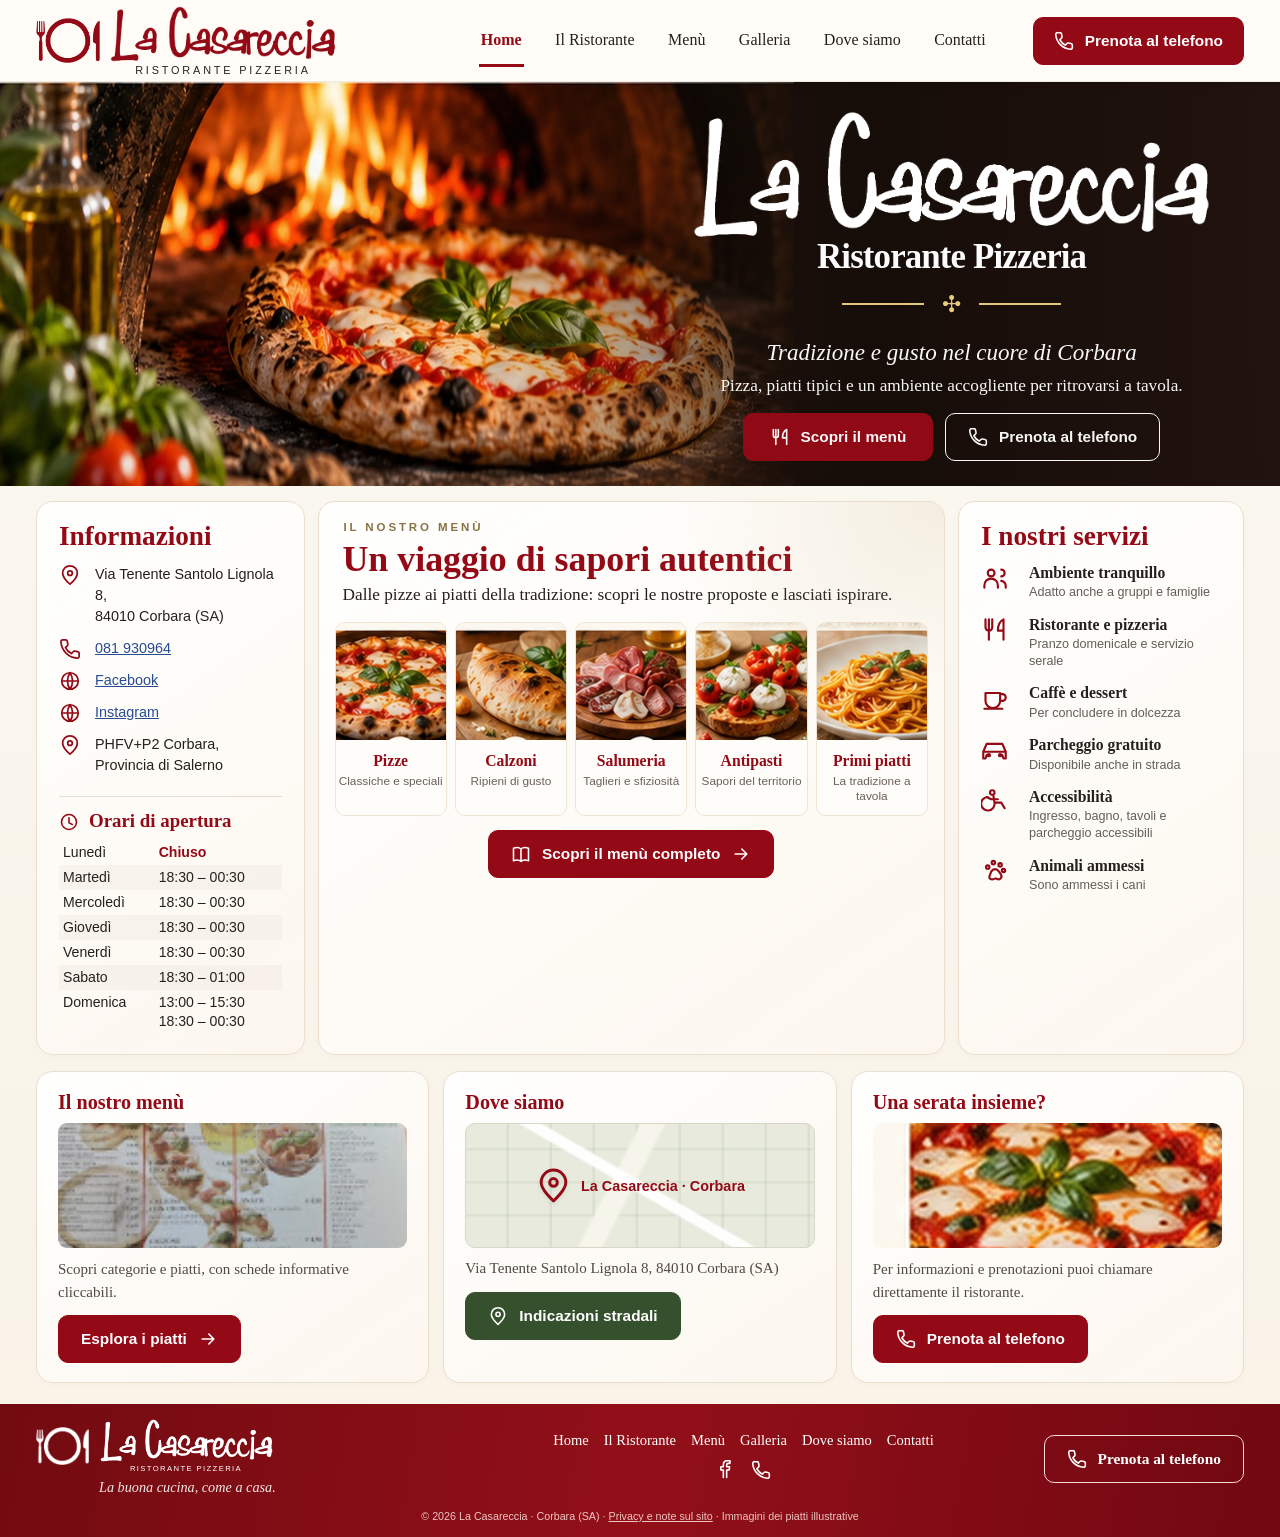
==== commit 4dcedc05: "Aggiornamento sito La Casareccia" ====
--- a/index.html
+++ b/index.html
@@ -1,6 +1,446 @@
 <!DOCTYPE html>
 
-<html lang="it"><head><meta charset="utf-8"/><meta content="width=device-width,initial-scale=1,viewport-fit=cover" name="viewport"/><meta content="#910b15" name="theme-color"/><meta content="La Casareccia a Corbara: pizzeria e ristorante, menù, orari, accessibilità e contatti." name="description"/><title>Ristorante Pizzeria | La Casareccia · Corbara</title><link href="img/favicon.png" rel="icon" type="image/png"/><link href="css/style.css" rel="stylesheet"/><script defer="" src="js/menu-data.js"></script><script defer="" src="js/site-config.js"></script><script defer="" src="js/script.js"></script></head><body class="home-page"><a class="sr-only" href="#contenuto">Vai al contenuto principale</a><header class="site-header"><div class="header-inner container"><a aria-label="La Casareccia, torna alla Home" class="brand" href="index.html"><span aria-hidden="true" class="brand-icon"></span><span><span class="brand-name" title="La Casareccia">La Casareccia</span><span class="brand-subtitle">RISTORANTE PIZZERIA</span></span></a><nav aria-label="Navigazione principale" class="nav-links"><a aria-current="page" href="index.html">Home</a><a href="ristorante.html">Il Ristorante</a><a href="menu.html">Menù</a><a href="galleria.html">Galleria</a><a href="contatti.html">Dove siamo</a><a href="contatti.html#contatti">Contatti</a></nav><button class="btn header-cta" data-open-phone="" type="button"><svg aria-hidden="true" class="icon" fill="none" stroke="currentColor" stroke-linecap="round" stroke-linejoin="round" stroke-width="1.9" viewbox="0 0 24 24"><path d="M22 16.9v3a2 2 0 0 1-2.2 2A19 19 0 0 1 2.1 4.2 2 2 0 0 1 4.1 2h3a2 2 0 0 1 2 1.7l.5 3a2 2 0 0 1-.6 1.8l-2 2a16 16 0 0 0 6.5 6.5l2-2a2 2 0 0 1 1.8-.6l3 .5a2 2 0 0 1 1.7 2Z"></path></svg> Prenota al telefono</button><button aria-controls="mobile-navigation" aria-expanded="false" aria-label="Apri il menu di navigazione" class="menu-toggle" data-menu-toggle="" type="button"><svg aria-hidden="true" class="icon" fill="none" stroke="currentColor" stroke-linecap="round" stroke-linejoin="round" stroke-width="1.9" viewbox="0 0 24 24"><path d="M4 6h16M4 12h16M4 18h16"></path></svg></button></div></header><nav aria-label="Navigazione su smartphone" class="mobile-nav" id="mobile-navigation"><div class="mobile-nav-content"><a href="index.html">Home</a><a href="ristorante.html">Il Ristorante</a><a href="menu.html">Menù</a><a href="galleria.html">Galleria</a><a href="contatti.html">Dove siamo</a><a href="contatti.html#contatti">Contatti</a><button class="btn" data-open-phone="" type="button"><svg aria-hidden="true" class="icon" fill="none" stroke="currentColor" stroke-linecap="round" stroke-linejoin="round" stroke-width="1.9" viewbox="0 0 24 24"><path d="M22 16.9v3a2 2 0 0 1-2.2 2A19 19 0 0 1 2.1 4.2 2 2 0 0 1 4.1 2h3a2 2 0 0 1 2 1.7l.5 3a2 2 0 0 1-.6 1.8l-2 2a16 16 0 0 0 6.5 6.5l2-2a2 2 0 0 1 1.8-.6l3 .5a2 2 0 0 1 1.7 2Z"></path></svg> Prenota al telefono</button></div></nav><section class="hero"><div class="container hero-inner"><div class="hero-content"><h1><span class="hero-wordmark">La Casareccia</span><span class="hero-type">Ristorante Pizzeria</span></h1><div class="hero-divider">✣</div><p class="hero-lead">Tradizione e gusto nel cuore di Corbara</p><p class="hero-description">Pizza, piatti tipici e un ambiente accogliente per ritrovarsi a tavola.</p><div class="hero-actions"><a class="btn" href="menu.html"><svg aria-hidden="true" class="icon" fill="none" stroke="currentColor" stroke-linecap="round" stroke-linejoin="round" stroke-width="1.9" viewbox="0 0 24 24"><path d="M4 3v7a3 3 0 0 0 6 0V3M7 3v18M20 21V3c-4 2-5 5-5 10h5"></path></svg> Scopri il menù</a><button class="btn btn-outline" data-open-phone="" type="button"><svg aria-hidden="true" class="icon" fill="none" stroke="currentColor" stroke-linecap="round" stroke-linejoin="round" stroke-width="1.9" viewbox="0 0 24 24"><path d="M22 16.9v3a2 2 0 0 1-2.2 2A19 19 0 0 1 2.1 4.2 2 2 0 0 1 4.1 2h3a2 2 0 0 1 2 1.7l.5 3a2 2 0 0 1-.6 1.8l-2 2a16 16 0 0 0 6.5 6.5l2-2a2 2 0 0 1 1.8-.6l3 .5a2 2 0 0 1 1.7 2Z"></path></svg> Prenota al telefono</button></div></div></div></section><main class="home-main" id="contenuto"><div class="container home-grid"><section aria-labelledby="info-title" class="surface home-panel"><h2 id="info-title">Informazioni</h2><ul class="info-links"><li><svg aria-hidden="true" class="icon" fill="none" stroke="currentColor" stroke-linecap="round" stroke-linejoin="round" stroke-width="1.9" viewbox="0 0 24 24"><path d="M20 10c0 5-8 12-8 12S4 15 4 10a8 8 0 1 1 16 0Z"></path><circle cx="12" cy="10" r="2.5"></circle></svg><span>Via Tenente Santolo Lignola 8,<br/>84010 Corbara (SA)</span></li><li><svg aria-hidden="true" class="icon" fill="none" stroke="currentColor" stroke-linecap="round" stroke-linejoin="round" stroke-width="1.9" viewbox="0 0 24 24"><path d="M22 16.9v3a2 2 0 0 1-2.2 2A19 19 0 0 1 2.1 4.2 2 2 0 0 1 4.1 2h3a2 2 0 0 1 2 1.7l.5 3a2 2 0 0 1-.6 1.8l-2 2a16 16 0 0 0 6.5 6.5l2-2a2 2 0 0 1 1.8-.6l3 .5a2 2 0 0 1 1.7 2Z"></path></svg><a href="tel:+39081930964">081 930964</a></li><li><svg aria-hidden="true" class="icon" fill="none" stroke="currentColor" stroke-linecap="round" stroke-linejoin="round" stroke-width="1.9" viewbox="0 0 24 24"><circle cx="12" cy="12" r="9"></circle><path d="M3 12h18M12 3a16 16 0 0 1 0 18M12 3a16 16 0 0 0 0 18"></path></svg><a href="https://www.facebook.com/p/La-Casareccia-100083202442578/?locale=it_IT" rel="noopener noreferrer" target="_blank">Facebook</a></li><li><svg aria-hidden="true" class="icon" fill="none" stroke="currentColor" stroke-linecap="round" stroke-linejoin="round" stroke-width="1.9" viewbox="0 0 24 24"><path d="M20 10c0 5-8 12-8 12S4 15 4 10a8 8 0 1 1 16 0Z"></path><circle cx="12" cy="10" r="2.5"></circle></svg><span>PHFV+P2 Corbara, Provincia di Salerno</span></li></ul><hr class="home-divider"/><h3 class="hours-heading"><svg aria-hidden="true" class="icon" fill="none" stroke="currentColor" stroke-linecap="round" stroke-linejoin="round" stroke-width="1.9" viewbox="0 0 24 24"><circle cx="12" cy="12" r="9"></circle><path d="M12 7v6l4 2"></path></svg> Orari di apertura</h3><table class="opening-table"><caption class="sr-only">Orari di apertura da lunedì a domenica</caption><tbody><tr><td>Lunedì</td><td class="closed">Chiuso</td></tr><tr><td>Martedì</td><td>18:30 – 00:30</td></tr><tr><td>Mercoledì</td><td>18:30 – 00:30</td></tr><tr><td>Giovedì</td><td>18:30 – 00:30</td></tr><tr><td>Venerdì</td><td>18:30 – 00:30</td></tr><tr><td>Sabato</td><td>18:30 – 01:00</td></tr><tr><td>Domenica</td><td>13:00 – 15:30<span class="hours-extra">18:30 – 00:30</span></td></tr></tbody></table></section><section aria-labelledby="home-menu-title" class="surface home-menu"><span class="eyebrow">Il nostro menù</span><h2 id="home-menu-title">Un viaggio di sapori autentici</h2><p class="lead">Dalle pizze ai piatti della tradizione: scopri le nostre proposte e lasciati ispirare.</p><div class="home-categories"><a class="category-teaser" href="menu.html#pizza"><img alt="Fotografia illustrativa: pizze" height="117" loading="lazy" src="img/special-pizza.webp" width="155"/><strong>Pizze</strong><small>Classiche e speciali</small></a><a class="category-teaser" href="menu.html#calzoni"><img alt="Fotografia illustrativa: calzoni" height="117" loading="lazy" src="img/special-calzone.webp" width="155"/><strong>Calzoni</strong><small>Ripieni di gusto</small></a><a class="category-teaser" href="menu.html#salumeria"><img alt="Fotografia illustrativa: salumeria" height="117" loading="lazy" src="img/special-salumi.webp" width="155"/><strong>Salumeria</strong><small>Taglieri e sfiziosità</small></a><a class="category-teaser" href="menu.html#antipasti"><img alt="Fotografia illustrativa: antipasti" height="117" loading="lazy" src="img/special-antipasti.webp" width="155"/><strong>Antipasti</strong><small>Sapori del territorio</small></a><a class="category-teaser" href="menu.html#primi"><img alt="Fotografia illustrativa: primi piatti" height="117" loading="lazy" src="img/special-primi.webp" width="155"/><strong>Primi piatti</strong><small>La tradizione a tavola</small></a></div><a class="btn menu-promo-action" href="menu.html"><svg aria-hidden="true" class="icon" fill="none" stroke="currentColor" stroke-linecap="round" stroke-linejoin="round" stroke-width="1.9" viewbox="0 0 24 24"><path d="M12 6c-2-2-6-2-9-1v15c3-1 7-1 9 1 2-2 6-2 9-1V5c-3-1-7-1-9 1Zm0 0v15"></path></svg> Scopri il menù completo <svg aria-hidden="true" class="icon" fill="none" stroke="currentColor" stroke-linecap="round" stroke-linejoin="round" stroke-width="1.9" viewbox="0 0 24 24"><path d="M5 12h14m-6-6 6 6-6 6"></path></svg></a></section><section aria-labelledby="servizi-title" class="surface home-panel services-panel"><h2 id="servizi-title">I nostri servizi</h2><div class="services-list"><div class="service-item"><svg aria-hidden="true" class="icon service-icon" fill="none" stroke="currentColor" stroke-linecap="round" stroke-linejoin="round" stroke-width="1.9" viewbox="0 0 24 24"><circle cx="9" cy="8" r="3"></circle><path d="M3 21v-2a6 6 0 0 1 12 0v2M18 11a3 3 0 0 0 0-6M18 15a5 5 0 0 1 4 5v1"></path></svg><div><strong>Ambiente tranquillo</strong><span>Adatto anche a gruppi e famiglie</span></div></div><div class="service-item"><svg aria-hidden="true" class="icon service-icon" fill="none" stroke="currentColor" stroke-linecap="round" stroke-linejoin="round" stroke-width="1.9" viewbox="0 0 24 24"><path d="M4 3v7a3 3 0 0 0 6 0V3M7 3v18M20 21V3c-4 2-5 5-5 10h5"></path></svg><div><strong>Ristorante e pizzeria</strong><span>Pranzo domenicale e servizio serale</span></div></div><div class="service-item"><svg aria-hidden="true" class="icon service-icon" fill="none" stroke="currentColor" stroke-linecap="round" stroke-linejoin="round" stroke-width="1.9" viewbox="0 0 24 24"><path d="M4 8h13v7a6 6 0 0 1-13 0zM17 9h2a3 3 0 0 1 0 6h-2M3 22h16"></path></svg><div><strong>Caffè e dessert</strong><span>Per concludere in dolcezza</span></div></div><div class="service-item"><svg aria-hidden="true" class="icon service-icon" fill="none" stroke="currentColor" stroke-linecap="round" stroke-linejoin="round" stroke-width="1.9" viewbox="0 0 24 24"><path d="m5 17-1 3H2v-6l3-7h14l3 7v6h-2l-1-3M3 14h18"></path><circle cx="7" cy="17" r="1"></circle><circle cx="17" cy="17" r="1"></circle></svg><div><strong>Parcheggio gratuito</strong><span>Disponibile anche in strada</span></div></div><div class="service-item"><svg aria-hidden="true" class="icon service-icon" fill="none" stroke="currentColor" stroke-linecap="round" stroke-linejoin="round" stroke-width="1.9" viewbox="0 0 24 24"><circle cx="10" cy="4" r="2"></circle><path d="m11 7 1 6h6l3 5M12 13a6 6 0 1 1-6-5M5 8l4 2h6"></path></svg><div><strong>Accessibilità</strong><span>Ingresso, bagno, tavoli e parcheggio accessibili</span></div></div><div class="service-item"><svg aria-hidden="true" class="icon service-icon" fill="none" stroke="currentColor" stroke-linecap="round" stroke-linejoin="round" stroke-width="1.9" viewbox="0 0 24 24"><circle cx="6" cy="9" r="1.5"></circle><circle cx="11" cy="5" r="1.5"></circle><circle cx="17" cy="7" r="1.5"></circle><circle cx="20" cy="12" r="1.5"></circle><path d="M9 13c2-3 5-3 7 0l2 3c1 3-2 5-5 3-4 2-7 0-5-3l1-3Z"></path></svg><div><strong>Animali ammessi</strong><span>Sono ammessi i cani</span></div></div></div></section></div><div class="container home-lower"><article class="surface"><h3>Il nostro menù</h3><img alt="Fotografia originale del menù cartaceo della Casareccia" class="mini-photo" loading="lazy" src="img/menu-originale.jpg"/><p>Scopri categorie e piatti, con schede informative cliccabili.</p><a class="btn" href="menu.html">Esplora i piatti <svg aria-hidden="true" class="icon" fill="none" stroke="currentColor" stroke-linecap="round" stroke-linejoin="round" stroke-width="1.9" viewbox="0 0 24 24"><path d="M5 12h14m-6-6 6 6-6 6"></path></svg></a></article><article class="surface"><h3>Dove siamo</h3><div class="mini-map"><svg aria-hidden="true" class="icon" fill="none" stroke="currentColor" stroke-linecap="round" stroke-linejoin="round" stroke-width="1.9" viewbox="0 0 24 24"><path d="M20 10c0 5-8 12-8 12S4 15 4 10a8 8 0 1 1 16 0Z"></path><circle cx="12" cy="10" r="2.5"></circle></svg> La Casareccia · Corbara</div><p>Via Tenente Santolo Lignola 8, 84010 Corbara (SA)</p><a class="btn btn-green" href="https://www.google.com/maps/search/?api=1&amp;query=Via+Tenente+Santolo+Lignola+8+Corbara+SA" rel="noopener noreferrer" target="_blank"><svg aria-hidden="true" class="icon" fill="none" stroke="currentColor" stroke-linecap="round" stroke-linejoin="round" stroke-width="1.9" viewbox="0 0 24 24"><path d="M20 10c0 5-8 12-8 12S4 15 4 10a8 8 0 1 1 16 0Z"></path><circle cx="12" cy="10" r="2.5"></circle></svg> Indicazioni stradali</a></article><article class="surface"><h3>Una serata insieme?</h3><img alt="Pizza fotografata a scopo illustrativo" class="mini-photo" loading="lazy" src="img/special-pizza.webp"/><p>Per informazioni e prenotazioni puoi chiamare direttamente il ristorante.</p><button class="btn" data-open-phone="" type="button"><svg aria-hidden="true" class="icon" fill="none" stroke="currentColor" stroke-linecap="round" stroke-linejoin="round" stroke-width="1.9" viewbox="0 0 24 24"><path d="M22 16.9v3a2 2 0 0 1-2.2 2A19 19 0 0 1 2.1 4.2 2 2 0 0 1 4.1 2h3a2 2 0 0 1 2 1.7l.5 3a2 2 0 0 1-.6 1.8l-2 2a16 16 0 0 0 6.5 6.5l2-2a2 2 0 0 1 1.8-.6l3 .5a2 2 0 0 1 1.7 2Z"></path></svg> Prenota al telefono</button></article></div></main><footer class="site-footer"><div class="footer-inner container"><div><div class="brand footer-brand"><span aria-hidden="true" class="brand-icon"></span><span><span class="brand-name" title="La Casareccia">La Casareccia</span><span class="brand-subtitle">RISTORANTE PIZZERIA</span></span></div><p class="footer-tagline">La buona cucina, come a casa.</p></div><div class="footer-center"><nav aria-label="Navigazione a piè di pagina" class="footer-links"><a href="index.html">Home</a><a href="ristorante.html">Il Ristorante</a><a href="menu.html">Menù</a><a href="galleria.html">Galleria</a><a href="contatti.html">Dove siamo</a><a href="contatti.html#contatti">Contatti</a></nav><div class="footer-social"><a aria-label="Facebook (pagina da verificare)" href="https://www.facebook.com/" rel="noopener noreferrer" target="_blank"><svg aria-hidden="true" class="icon" fill="none" stroke="currentColor" stroke-linecap="round" stroke-linejoin="round" stroke-width="1.9" viewbox="0 0 24 24"><path d="M14 21v-9h3l.5-4H14V6c0-1.2.4-2 2-2h2V1c-.5-.1-1.7-.2-3-.2-3 0-5 1.8-5 5V8H7v4h3v9"></path></svg></a><a aria-label="Chiama La Casareccia" href="tel:+39081930964"><svg aria-hidden="true" class="icon" fill="none" stroke="currentColor" stroke-linecap="round" stroke-linejoin="round" stroke-width="1.9" viewbox="0 0 24 24"><path d="M22 16.9v3a2 2 0 0 1-2.2 2A19 19 0 0 1 2.1 4.2 2 2 0 0 1 4.1 2h3a2 2 0 0 1 2 1.7l.5 3a2 2 0 0 1-.6 1.8l-2 2a16 16 0 0 0 6.5 6.5l2-2a2 2 0 0 1 1.8-.6l3 .5a2 2 0 0 1 1.7 2Z"></path></svg></a></div></div><div class="footer-end"><button class="btn btn-outline" data-open-phone="" type="button"><svg aria-hidden="true" class="icon" fill="none" stroke="currentColor" stroke-linecap="round" stroke-linejoin="round" stroke-width="1.9" viewbox="0 0 24 24"><path d="M22 16.9v3a2 2 0 0 1-2.2 2A19 19 0 0 1 2.1 4.2 2 2 0 0 1 4.1 2h3a2 2 0 0 1 2 1.7l.5 3a2 2 0 0 1-.6 1.8l-2 2a16 16 0 0 0 6.5 6.5l2-2a2 2 0 0 1 1.8-.6l3 .5a2 2 0 0 1 1.7 2Z"></path></svg> Prenota al telefono</button></div></div><div class="footer-copy container">© <span data-current-year="">2026</span> La Casareccia · Corbara (SA) · <a href="privacy.html" style="color:inherit">Privacy e note sul sito</a> · Immagini dei piatti illustrative</div></footer><div class="mobile-bottom-cta"><a class="btn btn-outline" href="menu.html"><svg aria-hidden="true" class="icon" fill="none" stroke="currentColor" stroke-linecap="round" stroke-linejoin="round" stroke-width="1.9" viewbox="0 0 24 24"><path d="M4 3v7a3 3 0 0 0 6 0V3M7 3v18M20 21V3c-4 2-5 5-5 10h5"></path></svg> Il menù</a><button class="btn" data-open-phone="" type="button"><svg aria-hidden="true" class="icon" fill="none" stroke="currentColor" stroke-linecap="round" stroke-linejoin="round" stroke-width="1.9" viewbox="0 0 24 24"><path d="M22 16.9v3a2 2 0 0 1-2.2 2A19 19 0 0 1 2.1 4.2 2 2 0 0 1 4.1 2h3a2 2 0 0 1 2 1.7l.5 3a2 2 0 0 1-.6 1.8l-2 2a16 16 0 0 0 6.5 6.5l2-2a2 2 0 0 1 1.8-.6l3 .5a2 2 0 0 1 1.7 2Z"></path></svg> Chiama e prenota</button></div><dialog aria-labelledby="dish-dialog-title" id="dish-dialog"><button aria-label="Chiudi dettagli piatto" class="dialog-close" data-close-dialog="" type="button"><svg aria-hidden="true" class="icon" fill="none" stroke="currentColor" stroke-linecap="round" stroke-linejoin="round" stroke-width="1.9" viewbox="0 0 24 24"><path d="M18 6 6 18M6 6l12 12"></path></svg></button><div id="dish-dialog-body"></div></dialog><dialog aria-labelledby="phone-dialog-title" class="phone-modal" id="phone-dialog">
+
+<html lang="it">
+  <head>
+    <meta charset="utf-8"/>
+    <meta content="width=device-width,initial-scale=1,viewport-fit=cover" name="viewport"/>
+    <meta content="#910b15" name="theme-color"/>
+    <meta content="La Casareccia a Corbara: pizzeria e ristorante, menù, orari, accessibilità e contatti." name="description"/>
+    <title>Ristorante Pizzeria | La Casareccia · Corbara</title>
+    <link href="img/favicon.png" rel="icon" type="image/png"/>
+    <link href="css/style.css" rel="stylesheet"/>
+    <script defer="" src="js/menu-data.js"></script>
+    <script defer="" src="js/site-config.js"></script>
+    <script defer="" src="js/script.js"></script>
+  </head>
+
+  <body class="home-page">
+    <a class="sr-only" href="#contenuto">Vai al contenuto principale</a>
+
+    <header class="site-header">
+      <div class="header-inner container">
+        <a aria-label="La Casareccia, torna alla Home" class="brand" href="index.html">
+          <span aria-hidden="true" class="brand-icon"></span>
+          <span>
+            <span class="brand-name" title="La Casareccia">La Casareccia</span>
+            <span class="brand-subtitle">RISTORANTE PIZZERIA</span>
+          </span>
+        </a>
+
+        <nav aria-label="Navigazione principale" class="nav-links">
+          <a aria-current="page" href="index.html">Home</a>
+          <a href="ristorante.html">Il Ristorante</a>
+          <a href="menu.html">Menù</a>
+          <a href="galleria.html">Galleria</a>
+          <a href="contatti.html">Dove siamo</a>
+          <a href="contatti.html#contatti">Contatti</a>
+        </nav>
+
+        <button class="btn header-cta" data-open-phone="" type="button">
+          <svg aria-hidden="true" class="icon" fill="none" stroke="currentColor" stroke-linecap="round" stroke-linejoin="round" stroke-width="1.9" viewbox="0 0 24 24">
+            <path d="M22 16.9v3a2 2 0 0 1-2.2 2A19 19 0 0 1 2.1 4.2 2 2 0 0 1 4.1 2h3a2 2 0 0 1 2 1.7l.5 3a2 2 0 0 1-.6 1.8l-2 2a16 16 0 0 0 6.5 6.5l2-2a2 2 0 0 1 1.8-.6l3 .5a2 2 0 0 1 1.7 2Z"></path>
+          </svg>
+          Prenota al telefono
+        </button>
+
+        <button aria-controls="mobile-navigation" aria-expanded="false" aria-label="Apri il menu di navigazione" class="menu-toggle" data-menu-toggle="" type="button">
+          <svg aria-hidden="true" class="icon" fill="none" stroke="currentColor" stroke-linecap="round" stroke-linejoin="round" stroke-width="1.9" viewbox="0 0 24 24">
+            <path d="M4 6h16M4 12h16M4 18h16"></path>
+          </svg>
+        </button>
+      </div>
+    </header>
+
+    <nav aria-label="Navigazione su smartphone" class="mobile-nav" id="mobile-navigation">
+      <div class="mobile-nav-content">
+        <a href="index.html">Home</a>
+        <a href="ristorante.html">Il Ristorante</a>
+        <a href="menu.html">Menù</a>
+        <a href="galleria.html">Galleria</a>
+        <a href="contatti.html">Dove siamo</a>
+        <a href="contatti.html#contatti">Contatti</a>
+
+        <button class="btn" data-open-phone="" type="button">
+          <svg aria-hidden="true" class="icon" fill="none" stroke="currentColor" stroke-linecap="round" stroke-linejoin="round" stroke-width="1.9" viewbox="0 0 24 24">
+            <path d="M22 16.9v3a2 2 0 0 1-2.2 2A19 19 0 0 1 2.1 4.2 2 2 0 0 1 4.1 2h3a2 2 0 0 1 2 1.7l.5 3a2 2 0 0 1-.6 1.8l-2 2a16 16 0 0 0 6.5 6.5l2-2a2 2 0 0 1 1.8-.6l3 .5a2 2 0 0 1 1.7 2Z"></path>
+          </svg>
+          Prenota al telefono
+        </button>
+      </div>
+    </nav>
+
+    <section class="hero">
+      <div class="container hero-inner">
+        <div class="hero-content">
+          <h1>
+            <span class="hero-wordmark">La Casareccia</span>
+            <span class="hero-type">Ristorante Pizzeria</span>
+          </h1>
+
+          <div class="hero-divider">✣</div>
+          <p class="hero-lead">Tradizione e gusto nel cuore di Corbara</p>
+          <p class="hero-description">Pizza, piatti tipici e un ambiente accogliente per ritrovarsi a tavola.</p>
+
+          <div class="hero-actions">
+            <a class="btn" href="menu.html">
+              <svg aria-hidden="true" class="icon" fill="none" stroke="currentColor" stroke-linecap="round" stroke-linejoin="round" stroke-width="1.9" viewbox="0 0 24 24">
+                <path d="M4 3v7a3 3 0 0 0 6 0V3M7 3v18M20 21V3c-4 2-5 5-5 10h5"></path>
+              </svg>
+              Scopri il menù
+            </a>
+
+            <button class="btn btn-outline" data-open-phone="" type="button">
+              <svg aria-hidden="true" class="icon" fill="none" stroke="currentColor" stroke-linecap="round" stroke-linejoin="round" stroke-width="1.9" viewbox="0 0 24 24">
+                <path d="M22 16.9v3a2 2 0 0 1-2.2 2A19 19 0 0 1 2.1 4.2 2 2 0 0 1 4.1 2h3a2 2 0 0 1 2 1.7l.5 3a2 2 0 0 1-.6 1.8l-2 2a16 16 0 0 0 6.5 6.5l2-2a2 2 0 0 1 1.8-.6l3 .5a2 2 0 0 1 1.7 2Z"></path>
+              </svg>
+              Prenota al telefono
+            </button>
+          </div>
+        </div>
+      </div>
+    </section>
+
+    <main class="home-main" id="contenuto">
+      <div class="container home-grid">
+
+        <section aria-labelledby="info-title" class="surface home-panel">
+          <h2 id="info-title">Informazioni</h2>
+
+          <ul class="info-links">
+            <li>
+              <svg aria-hidden="true" class="icon" fill="none" stroke="currentColor" stroke-linecap="round" stroke-linejoin="round" stroke-width="1.9" viewbox="0 0 24 24">
+                <path d="M20 10c0 5-8 12-8 12S4 15 4 10a8 8 0 1 1 16 0Z"></path>
+                <circle cx="12" cy="10" r="2.5"></circle>
+              </svg>
+              <span>Via Tenente Santolo Lignola 8,<br/>84010 Corbara (SA)</span>
+            </li>
+
+            <li>
+              <svg aria-hidden="true" class="icon" fill="none" stroke="currentColor" stroke-linecap="round" stroke-linejoin="round" stroke-width="1.9" viewbox="0 0 24 24">
+                <path d="M22 16.9v3a2 2 0 0 1-2.2 2A19 19 0 0 1 2.1 4.2 2 2 0 0 1 4.1 2h3a2 2 0 0 1 2 1.7l.5 3a2 2 0 0 1-.6 1.8l-2 2a16 16 0 0 0 6.5 6.5l2-2a2 2 0 0 1 1.8-.6l3 .5a2 2 0 0 1 1.7 2Z"></path>
+              </svg>
+              <a href="tel:+39081930964">081 930964</a>
+            </li>
+
+            <li>
+              <svg aria-hidden="true" class="icon" fill="none" stroke="currentColor" stroke-linecap="round" stroke-linejoin="round" stroke-width="1.9" viewbox="0 0 24 24">
+                <circle cx="12" cy="12" r="9"></circle>
+                <path d="M3 12h18M12 3a16 16 0 0 1 0 18M12 3a16 16 0 0 0 0 18"></path>
+              </svg>
+              <a href="https://www.facebook.com/p/La-Casareccia-100083202442578/?locale=it_IT" rel="noopener noreferrer" target="_blank">Facebook</a>
+            </li>
+
+            <li>
+              <svg aria-hidden="true" class="icon" fill="none" stroke="currentColor" stroke-linecap="round" stroke-linejoin="round" stroke-width="1.9" viewbox="0 0 24 24">
+                <circle cx="12" cy="12" r="9"></circle>
+                <path d="M3 12h18M12 3a16 16 0 0 1 0 18M12 3a16 16 0 0 0 0 18"></path>
+              </svg>
+              <a href="https://www.instagram.com/lacasarecciaristopizza/" rel="noopener noreferrer" target="_blank">Instagram</a>
+            </li>
+
+            <li>
+              <svg aria-hidden="true" class="icon" fill="none" stroke="currentColor" stroke-linecap="round" stroke-linejoin="round" stroke-width="1.9" viewbox="0 0 24 24">
+                <path d="M20 10c0 5-8 12-8 12S4 15 4 10a8 8 0 1 1 16 0Z"></path>
+                <circle cx="12" cy="10" r="2.5"></circle>
+              </svg>
+              <span>PHFV+P2 Corbara, Provincia di Salerno</span>
+            </li>
+          </ul>
+
+          <hr class="home-divider"/>
+
+          <h3 class="hours-heading">
+            <svg aria-hidden="true" class="icon" fill="none" stroke="currentColor" stroke-linecap="round" stroke-linejoin="round" stroke-width="1.9" viewbox="0 0 24 24">
+              <circle cx="12" cy="12" r="9"></circle>
+              <path d="M12 7v6l4 2"></path>
+            </svg>
+            Orari di apertura
+          </h3>
+
+          <table class="opening-table">
+            <caption class="sr-only">Orari di apertura da lunedì a domenica</caption>
+            <tbody>
+              <tr>
+                <td>Lunedì</td>
+                <td class="closed">Chiuso</td>
+              </tr>
+              <tr>
+                <td>Martedì</td>
+                <td>18:30 – 00:30</td>
+              </tr>
+              <tr>
+                <td>Mercoledì</td>
+                <td>18:30 – 00:30</td>
+              </tr>
+              <tr>
+                <td>Giovedì</td>
+                <td>18:30 – 00:30</td>
+              </tr>
+              <tr>
+                <td>Venerdì</td>
+                <td>18:30 – 00:30</td>
+              </tr>
+              <tr>
+                <td>Sabato</td>
+                <td>18:30 – 01:00</td>
+              </tr>
+              <tr>
+                <td>Domenica</td>
+                <td>13:00 – 15:30<span class="hours-extra">18:30 – 00:30</span></td>
+              </tr>
+            </tbody>
+          </table>
+        </section>
+
+        <section aria-labelledby="home-menu-title" class="surface home-menu">
+          <span class="eyebrow">Il nostro menù</span>
+          <h2 id="home-menu-title">Un viaggio di sapori autentici</h2>
+          <p class="lead">Dalle pizze ai piatti della tradizione: scopri le nostre proposte e lasciati ispirare.</p>
+
+          <div class="home-categories">
+            <a class="category-teaser" href="menu.html#pizza">
+              <img alt="Fotografia illustrativa: pizze" height="117" loading="lazy" src="img/special-pizza.webp" width="155"/>
+              <strong>Pizze</strong>
+              <small>Classiche e speciali</small>
+            </a>
+
+            <a class="category-teaser" href="menu.html#calzoni">
+              <img alt="Fotografia illustrativa: calzoni" height="117" loading="lazy" src="img/special-calzone.webp" width="155"/>
+              <strong>Calzoni</strong>
+              <small>Ripieni di gusto</small>
+            </a>
+
+            <a class="category-teaser" href="menu.html#salumeria">
+              <img alt="Fotografia illustrativa: salumeria" height="117" loading="lazy" src="img/special-salumi.webp" width="155"/>
+              <strong>Salumeria</strong>
+              <small>Taglieri e sfiziosità</small>
+            </a>
+
+            <a class="category-teaser" href="menu.html#antipasti">
+              <img alt="Fotografia illustrativa: antipasti" height="117" loading="lazy" src="img/special-antipasti.webp" width="155"/>
+              <strong>Antipasti</strong>
+              <small>Sapori del territorio</small>
+            </a>
+
+            <a class="category-teaser" href="menu.html#primi">
+              <img alt="Fotografia illustrativa: primi piatti" height="117" loading="lazy" src="img/special-primi.webp" width="155"/>
+              <strong>Primi piatti</strong>
+              <small>La tradizione a tavola</small>
+            </a>
+          </div>
+
+          <a class="btn menu-promo-action" href="menu.html">
+            <svg aria-hidden="true" class="icon" fill="none" stroke="currentColor" stroke-linecap="round" stroke-linejoin="round" stroke-width="1.9" viewbox="0 0 24 24">
+              <path d="M12 6c-2-2-6-2-9-1v15c3-1 7-1 9 1 2-2 6-2 9-1V5c-3-1-7-1-9 1Zm0 0v15"></path>
+            </svg>
+            Scopri il menù completo
+            <svg aria-hidden="true" class="icon" fill="none" stroke="currentColor" stroke-linecap="round" stroke-linejoin="round" stroke-width="1.9" viewbox="0 0 24 24">
+              <path d="M5 12h14m-6-6 6 6-6 6"></path>
+            </svg>
+          </a>
+        </section>
+
+        <section aria-labelledby="servizi-title" class="surface home-panel services-panel">
+          <h2 id="servizi-title">I nostri servizi</h2>
+
+          <div class="services-list">
+            <div class="service-item">
+              <svg aria-hidden="true" class="icon service-icon" fill="none" stroke="currentColor" stroke-linecap="round" stroke-linejoin="round" stroke-width="1.9" viewbox="0 0 24 24">
+                <circle cx="9" cy="8" r="3"></circle>
+                <path d="M3 21v-2a6 6 0 0 1 12 0v2M18 11a3 3 0 0 0 0-6M18 15a5 5 0 0 1 4 5v1"></path>
+              </svg>
+              <div>
+                <strong>Ambiente tranquillo</strong>
+                <span>Adatto anche a gruppi e famiglie</span>
+              </div>
+            </div>
+
+            <div class="service-item">
+              <svg aria-hidden="true" class="icon service-icon" fill="none" stroke="currentColor" stroke-linecap="round" stroke-linejoin="round" stroke-width="1.9" viewbox="0 0 24 24">
+                <path d="M4 3v7a3 3 0 0 0 6 0V3M7 3v18M20 21V3c-4 2-5 5-5 10h5"></path>
+              </svg>
+              <div>
+                <strong>Ristorante e pizzeria</strong>
+                <span>Pranzo domenicale e servizio serale</span>
+              </div>
+            </div>
+
+            <div class="service-item">
+              <svg aria-hidden="true" class="icon service-icon" fill="none" stroke="currentColor" stroke-linecap="round" stroke-linejoin="round" stroke-width="1.9" viewbox="0 0 24 24">
+                <path d="M4 8h13v7a6 6 0 0 1-13 0zM17 9h2a3 3 0 0 1 0 6h-2M3 22h16"></path>
+              </svg>
+              <div>
+                <strong>Caffè e dessert</strong>
+                <span>Per concludere in dolcezza</span>
+              </div>
+            </div>
+
+            <div class="service-item">
+              <svg aria-hidden="true" class="icon service-icon" fill="none" stroke="currentColor" stroke-linecap="round" stroke-linejoin="round" stroke-width="1.9" viewbox="0 0 24 24">
+                <path d="m5 17-1 3H2v-6l3-7h14l3 7v6h-2l-1-3M3 14h18"></path>
+                <circle cx="7" cy="17" r="1"></circle>
+                <circle cx="17" cy="17" r="1"></circle>
+              </svg>
+              <div>
+                <strong>Parcheggio gratuito</strong>
+                <span>Disponibile anche in strada</span>
+              </div>
+            </div>
+
+            <div class="service-item">
+              <svg aria-hidden="true" class="icon service-icon" fill="none" stroke="currentColor" stroke-linecap="round" stroke-linejoin="round" stroke-width="1.9" viewbox="0 0 24 24">
+                <circle cx="10" cy="4" r="2"></circle>
+                <path d="m11 7 1 6h6l3 5M12 13a6 6 0 1 1-6-5M5 8l4 2h6"></path>
+              </svg>
+              <div>
+                <strong>Accessibilità</strong>
+                <span>Ingresso, bagno, tavoli e parcheggio accessibili</span>
+              </div>
+            </div>
+
+            <div class="service-item">
+              <svg aria-hidden="true" class="icon service-icon" fill="none" stroke="currentColor" stroke-linecap="round" stroke-linejoin="round" stroke-width="1.9" viewbox="0 0 24 24">
+                <circle cx="6" cy="9" r="1.5"></circle>
+                <circle cx="11" cy="5" r="1.5"></circle>
+                <circle cx="17" cy="7" r="1.5"></circle>
+                <circle cx="20" cy="12" r="1.5"></circle>
+                <path d="M9 13c2-3 5-3 7 0l2 3c1 3-2 5-5 3-4 2-7 0-5-3l1-3Z"></path>
+              </svg>
+              <div>
+                <strong>Animali ammessi</strong>
+                <span>Sono ammessi i cani</span>
+              </div>
+            </div>
+          </div>
+        </section>
+      </div>
+
+      <div class="container home-lower">
+        <article class="surface">
+          <h3>Il nostro menù</h3>
+          <img alt="Fotografia originale del menù cartaceo della Casareccia" class="mini-photo" loading="lazy" src="img/menu-originale.jpg"/>
+          <p>Scopri categorie e piatti, con schede informative cliccabili.</p>
+          <a class="btn" href="menu.html">
+            Esplora i piatti
+            <svg aria-hidden="true" class="icon" fill="none" stroke="currentColor" stroke-linecap="round" stroke-linejoin="round" stroke-width="1.9" viewbox="0 0 24 24">
+              <path d="M5 12h14m-6-6 6 6-6 6"></path>
+            </svg>
+          </a>
+        </article>
+
+        <article class="surface">
+          <h3>Dove siamo</h3>
+          <div class="mini-map">
+            <svg aria-hidden="true" class="icon" fill="none" stroke="currentColor" stroke-linecap="round" stroke-linejoin="round" stroke-width="1.9" viewbox="0 0 24 24">
+              <path d="M20 10c0 5-8 12-8 12S4 15 4 10a8 8 0 1 1 16 0Z"></path>
+              <circle cx="12" cy="10" r="2.5"></circle>
+            </svg>
+            La Casareccia · Corbara
+          </div>
+          <p>Via Tenente Santolo Lignola 8, 84010 Corbara (SA)</p>
+          <a class="btn btn-green" href="https://www.google.com/maps/search/?api=1&amp;query=Via+Tenente+Santolo+Lignola+8+Corbara+SA" rel="noopener noreferrer" target="_blank">
+            <svg aria-hidden="true" class="icon" fill="none" stroke="currentColor" stroke-linecap="round" stroke-linejoin="round" stroke-width="1.9" viewbox="0 0 24 24">
+              <path d="M20 10c0 5-8 12-8 12S4 15 4 10a8 8 0 1 1 16 0Z"></path>
+              <circle cx="12" cy="10" r="2.5"></circle>
+            </svg>
+            Indicazioni stradali
+          </a>
+        </article>
+
+        <article class="surface">
+          <h3>Una serata insieme?</h3>
+          <img alt="Pizza fotografata a scopo illustrativo" class="mini-photo" loading="lazy" src="img/special-pizza.webp"/>
+          <p>Per informazioni e prenotazioni puoi chiamare direttamente il ristorante.</p>
+          <button class="btn" data-open-phone="" type="button">
+            <svg aria-hidden="true" class="icon" fill="none" stroke="currentColor" stroke-linecap="round" stroke-linejoin="round" stroke-width="1.9" viewbox="0 0 24 24">
+              <path d="M22 16.9v3a2 2 0 0 1-2.2 2A19 19 0 0 1 2.1 4.2 2 2 0 0 1 4.1 2h3a2 2 0 0 1 2 1.7l.5 3a2 2 0 0 1-.6 1.8l-2 2a16 16 0 0 0 6.5 6.5l2-2a2 2 0 0 1 1.8-.6l3 .5a2 2 0 0 1 1.7 2Z"></path>
+            </svg>
+            Prenota al telefono
+          </button>
+        </article>
+      </div>
+    </main>
+
+    <footer class="site-footer">
+      <div class="footer-inner container">
+        <div>
+          <div class="brand footer-brand">
+            <span aria-hidden="true" class="brand-icon"></span>
+            <span>
+              <span class="brand-name" title="La Casareccia">La Casareccia</span>
+              <span class="brand-subtitle">RISTORANTE PIZZERIA</span>
+            </span>
+          </div>
+          <p class="footer-tagline">La buona cucina, come a casa.</p>
+        </div>
+
+        <div class="footer-center">
+          <nav aria-label="Navigazione a piè di pagina" class="footer-links">
+            <a href="index.html">Home</a>
+            <a href="ristorante.html">Il Ristorante</a>
+            <a href="menu.html">Menù</a>
+            <a href="galleria.html">Galleria</a>
+            <a href="contatti.html">Dove siamo</a>
+            <a href="contatti.html#contatti">Contatti</a>
+          </nav>
+
+          <div class="footer-social">
+            <a aria-label="Facebook (pagina da verificare)" href="https://www.facebook.com/" rel="noopener noreferrer" target="_blank">
+              <svg aria-hidden="true" class="icon" fill="none" stroke="currentColor" stroke-linecap="round" stroke-linejoin="round" stroke-width="1.9" viewbox="0 0 24 24">
+                <path d="M14 21v-9h3l.5-4H14V6c0-1.2.4-2 2-2h2V1c-.5-.1-1.7-.2-3-.2-3 0-5 1.8-5 5V8H7v4h3v9"></path>
+              </svg>
+            </a>
+
+            <a aria-label="Chiama La Casareccia" href="tel:+39081930964">
+              <svg aria-hidden="true" class="icon" fill="none" stroke="currentColor" stroke-linecap="round" stroke-linejoin="round" stroke-width="1.9" viewbox="0 0 24 24">
+                <path d="M22 16.9v3a2 2 0 0 1-2.2 2A19 19 0 0 1 2.1 4.2 2 2 0 0 1 4.1 2h3a2 2 0 0 1 2 1.7l.5 3a2 2 0 0 1-.6 1.8l-2 2a16 16 0 0 0 6.5 6.5l2-2a2 2 0 0 1 1.8-.6l3 .5a2 2 0 0 1 1.7 2Z"></path>
+              </svg>
+            </a>
+          </div>
+        </div>
+
+        <div class="footer-end">
+          <button class="btn btn-outline" data-open-phone="" type="button">
+            <svg aria-hidden="true" class="icon" fill="none" stroke="currentColor" stroke-linecap="round" stroke-linejoin="round" stroke-width="1.9" viewbox="0 0 24 24">
+              <path d="M22 16.9v3a2 2 0 0 1-2.2 2A19 19 0 0 1 2.1 4.2 2 2 0 0 1 4.1 2h3a2 2 0 0 1 2 1.7l.5 3a2 2 0 0 1-.6 1.8l-2 2a16 16 0 0 0 6.5 6.5l2-2a2 2 0 0 1 1.8-.6l3 .5a2 2 0 0 1 1.7 2Z"></path>
+            </svg>
+            Prenota al telefono
+          </button>
+        </div>
+      </div>
+
+      <div class="footer-copy container">
+        © <span data-current-year="">2026</span> La Casareccia · Corbara (SA) · <a href="privacy.html" style="color:inherit">Privacy e note sul sito</a> · Immagini dei piatti illustrative
+      </div>
+    </footer>
+
+    <div class="mobile-bottom-cta">
+      <a class="btn btn-outline" href="menu.html">
+        <svg aria-hidden="true" class="icon" fill="none" stroke="currentColor" stroke-linecap="round" stroke-linejoin="round" stroke-width="1.9" viewbox="0 0 24 24">
+          <path d="M4 3v7a3 3 0 0 0 6 0V3M7 3v18M20 21V3c-4 2-5 5-5 10h5"></path>
+        </svg>
+        Il menù
+      </a>
+
+      <button class="btn" data-open-phone="" type="button">
+        <svg aria-hidden="true" class="icon" fill="none" stroke="currentColor" stroke-linecap="round" stroke-linejoin="round" stroke-width="1.9" viewbox="0 0 24 24">
+          <path d="M22 16.9v3a2 2 0 0 1-2.2 2A19 19 0 0 1 2.1 4.2 2 2 0 0 1 4.1 2h3a2 2 0 0 1 2 1.7l.5 3a2 2 0 0 1-.6 1.8l-2 2a16 16 0 0 0 6.5 6.5l2-2a2 2 0 0 1 1.8-.6l3 .5a2 2 0 0 1 1.7 2Z"></path>
+        </svg>
+        Chiama e prenota
+      </button>
+    </div>
+
+    <dialog aria-labelledby="dish-dialog-title" id="dish-dialog">
+      <button aria-label="Chiudi dettagli piatto" class="dialog-close" data-close-dialog="" type="button">
+        <svg aria-hidden="true" class="icon" fill="none" stroke="currentColor" stroke-linecap="round" stroke-linejoin="round" stroke-width="1.9" viewbox="0 0 24 24">
+          <path d="M18 6 6 18M6 6l12 12"></path>
+        </svg>
+      </button>
+      <div id="dish-dialog-body"></div>
+    </dialog>
+
+    <dialog aria-labelledby="phone-dialog-title" class="phone-modal" id="phone-dialog">
 <button aria-label="Chiudi il popup dei contatti" class="dialog-close" data-close-dialog="" type="button">
 <svg aria-hidden="true" class="icon" fill="none" stroke="currentColor" stroke-linecap="round" stroke-linejoin="round" stroke-width="1.9" viewbox="0 0 24 24"><path d="M18 6 6 18M6 6l12 12"></path></svg>
 </button>
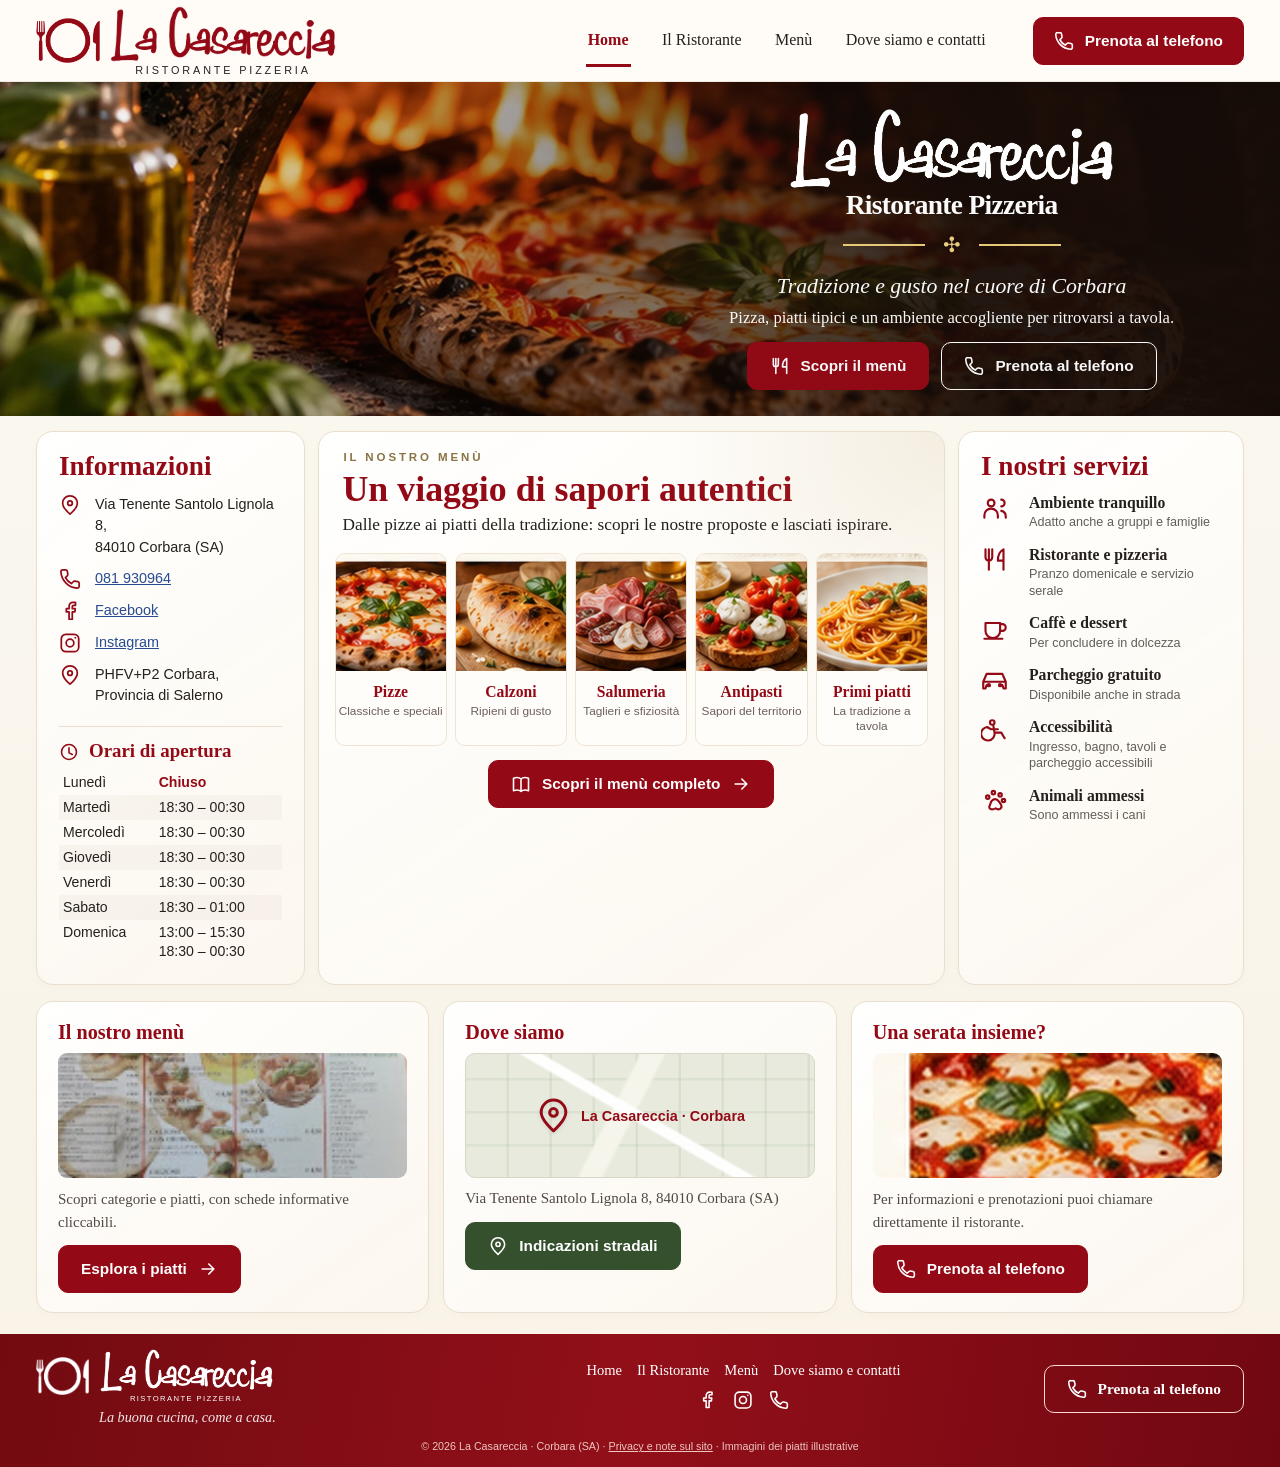
==== commit 4136e749: "aggiornamento social" ====
--- a/index.html
+++ b/index.html
@@ -1,5 +1,4 @@
 <!DOCTYPE html>
-
 
 <html lang="it">
   <head>
@@ -10,154 +9,203 @@
     <title>Ristorante Pizzeria | La Casareccia · Corbara</title>
     <link href="img/favicon.png" rel="icon" type="image/png"/>
     <link href="css/style.css" rel="stylesheet"/>
-    <script defer="" src="js/menu-data.js"></script>
-    <script defer="" src="js/site-config.js"></script>
-    <script defer="" src="js/script.js"></script>
+    <script defer="" src="js/menu-data.js">
+    </script>
+    <script defer="" src="js/site-config.js">
+    </script>
+    <script defer="" src="js/script.js">
+    </script>
   </head>
-
   <body class="home-page">
     <a class="sr-only" href="#contenuto">Vai al contenuto principale</a>
-
     <header class="site-header">
       <div class="header-inner container">
-        <a aria-label="La Casareccia, torna alla Home" class="brand" href="index.html">
-          <span aria-hidden="true" class="brand-icon"></span>
-          <span>
-            <span class="brand-name" title="La Casareccia">La Casareccia</span>
-            <span class="brand-subtitle">RISTORANTE PIZZERIA</span>
-          </span>
+        <a aria-label="La Casareccia, torna alla Home" class="brand" href="index.html"><span aria-hidden="true" class="brand-icon"></span><span><span class="brand-name" title="La Casareccia">La Casareccia</span><span class="brand-subtitle">RISTORANTE PIZZERIA</span></span>
         </a>
-
         <nav aria-label="Navigazione principale" class="nav-links">
           <a aria-current="page" href="index.html">Home</a>
           <a href="ristorante.html">Il Ristorante</a>
           <a href="menu.html">Menù</a>
-          <a href="galleria.html">Galleria</a>
-          <a href="contatti.html">Dove siamo</a>
-          <a href="contatti.html#contatti">Contatti</a>
+          <a href="contatti.html">Dove siamo e contatti</a>
         </nav>
-
-        <button class="btn header-cta" data-open-phone="" type="button">
-          <svg aria-hidden="true" class="icon" fill="none" stroke="currentColor" stroke-linecap="round" stroke-linejoin="round" stroke-width="1.9" viewbox="0 0 24 24">
-            <path d="M22 16.9v3a2 2 0 0 1-2.2 2A19 19 0 0 1 2.1 4.2 2 2 0 0 1 4.1 2h3a2 2 0 0 1 2 1.7l.5 3a2 2 0 0 1-.6 1.8l-2 2a16 16 0 0 0 6.5 6.5l2-2a2 2 0 0 1 1.8-.6l3 .5a2 2 0 0 1 1.7 2Z"></path>
-          </svg>
-          Prenota al telefono
+        <button class="btn header-cta" data-open-phone="" type="button"><svg
+          aria-hidden="true"
+          class="icon"
+          fill="none"
+          stroke="currentColor"
+          stroke-linecap="round"
+          stroke-linejoin="round"
+          stroke-width="1.9"
+          viewbox="0 0 24 24"
+        >
+            <path d="M22 16.9v3a2 2 0 0 1-2.2 2A19 19 0 0 1 2.1 4.2 2 2 0 0 1 4.1 2h3a2 2 0 0 1 2 1.7l.5 3a2 2 0 0 1-.6 1.8l-2 2a16 16 0 0 0 6.5 6.5l2-2a2 2 0 0 1 1.8-.6l3 .5a2 2 0 0 1 1.7 2Z">
+            </path></svg> Prenota al telefono</button>
+        <button
+          aria-controls="mobile-navigation"
+          aria-expanded="false"
+          aria-label="Apri il menu di navigazione"
+          class="menu-toggle"
+          data-menu-toggle=""
+          type="button"
+        ><svg
+          aria-hidden="true"
+          class="icon"
+          fill="none"
+          stroke="currentColor"
+          stroke-linecap="round"
+          stroke-linejoin="round"
+          stroke-width="1.9"
+          viewbox="0 0 24 24"
+        >
+            <path d="M4 6h16M4 12h16M4 18h16">
+            </path></svg>
         </button>
-
-        <button aria-controls="mobile-navigation" aria-expanded="false" aria-label="Apri il menu di navigazione" class="menu-toggle" data-menu-toggle="" type="button">
-          <svg aria-hidden="true" class="icon" fill="none" stroke="currentColor" stroke-linecap="round" stroke-linejoin="round" stroke-width="1.9" viewbox="0 0 24 24">
-            <path d="M4 6h16M4 12h16M4 18h16"></path>
-          </svg>
-        </button>
       </div>
     </header>
-
     <nav aria-label="Navigazione su smartphone" class="mobile-nav" id="mobile-navigation">
       <div class="mobile-nav-content">
         <a href="index.html">Home</a>
         <a href="ristorante.html">Il Ristorante</a>
         <a href="menu.html">Menù</a>
-        <a href="galleria.html">Galleria</a>
-        <a href="contatti.html">Dove siamo</a>
-        <a href="contatti.html#contatti">Contatti</a>
-
-        <button class="btn" data-open-phone="" type="button">
-          <svg aria-hidden="true" class="icon" fill="none" stroke="currentColor" stroke-linecap="round" stroke-linejoin="round" stroke-width="1.9" viewbox="0 0 24 24">
-            <path d="M22 16.9v3a2 2 0 0 1-2.2 2A19 19 0 0 1 2.1 4.2 2 2 0 0 1 4.1 2h3a2 2 0 0 1 2 1.7l.5 3a2 2 0 0 1-.6 1.8l-2 2a16 16 0 0 0 6.5 6.5l2-2a2 2 0 0 1 1.8-.6l3 .5a2 2 0 0 1 1.7 2Z"></path>
-          </svg>
-          Prenota al telefono
-        </button>
+        <a href="contatti.html">Dove siamo e contatti</a>
+        <button class="btn" data-open-phone="" type="button"><svg
+          aria-hidden="true"
+          class="icon"
+          fill="none"
+          stroke="currentColor"
+          stroke-linecap="round"
+          stroke-linejoin="round"
+          stroke-width="1.9"
+          viewbox="0 0 24 24"
+        >
+            <path d="M22 16.9v3a2 2 0 0 1-2.2 2A19 19 0 0 1 2.1 4.2 2 2 0 0 1 4.1 2h3a2 2 0 0 1 2 1.7l.5 3a2 2 0 0 1-.6 1.8l-2 2a16 16 0 0 0 6.5 6.5l2-2a2 2 0 0 1 1.8-.6l3 .5a2 2 0 0 1 1.7 2Z">
+            </path></svg> Prenota al telefono</button>
       </div>
     </nav>
-
     <section class="hero">
       <div class="container hero-inner">
         <div class="hero-content">
-          <h1>
-            <span class="hero-wordmark">La Casareccia</span>
-            <span class="hero-type">Ristorante Pizzeria</span>
+          <h1><span class="hero-wordmark">La Casareccia</span><span class="hero-type">Ristorante Pizzeria</span>
           </h1>
-
           <div class="hero-divider">✣</div>
           <p class="hero-lead">Tradizione e gusto nel cuore di Corbara</p>
           <p class="hero-description">Pizza, piatti tipici e un ambiente accogliente per ritrovarsi a tavola.</p>
-
           <div class="hero-actions">
-            <a class="btn" href="menu.html">
-              <svg aria-hidden="true" class="icon" fill="none" stroke="currentColor" stroke-linecap="round" stroke-linejoin="round" stroke-width="1.9" viewbox="0 0 24 24">
-                <path d="M4 3v7a3 3 0 0 0 6 0V3M7 3v18M20 21V3c-4 2-5 5-5 10h5"></path>
-              </svg>
-              Scopri il menù
-            </a>
-
-            <button class="btn btn-outline" data-open-phone="" type="button">
-              <svg aria-hidden="true" class="icon" fill="none" stroke="currentColor" stroke-linecap="round" stroke-linejoin="round" stroke-width="1.9" viewbox="0 0 24 24">
-                <path d="M22 16.9v3a2 2 0 0 1-2.2 2A19 19 0 0 1 2.1 4.2 2 2 0 0 1 4.1 2h3a2 2 0 0 1 2 1.7l.5 3a2 2 0 0 1-.6 1.8l-2 2a16 16 0 0 0 6.5 6.5l2-2a2 2 0 0 1 1.8-.6l3 .5a2 2 0 0 1 1.7 2Z"></path>
-              </svg>
-              Prenota al telefono
-            </button>
+            <a class="btn" href="menu.html"><svg
+              aria-hidden="true"
+              class="icon"
+              fill="none"
+              stroke="currentColor"
+              stroke-linecap="round"
+              stroke-linejoin="round"
+              stroke-width="1.9"
+              viewbox="0 0 24 24"
+            >
+                <path d="M4 3v7a3 3 0 0 0 6 0V3M7 3v18M20 21V3c-4 2-5 5-5 10h5">
+                </path></svg> Scopri il menù</a>
+            <button class="btn btn-outline" data-open-phone="" type="button"><svg
+              aria-hidden="true"
+              class="icon"
+              fill="none"
+              stroke="currentColor"
+              stroke-linecap="round"
+              stroke-linejoin="round"
+              stroke-width="1.9"
+              viewbox="0 0 24 24"
+            >
+                <path d="M22 16.9v3a2 2 0 0 1-2.2 2A19 19 0 0 1 2.1 4.2 2 2 0 0 1 4.1 2h3a2 2 0 0 1 2 1.7l.5 3a2 2 0 0 1-.6 1.8l-2 2a16 16 0 0 0 6.5 6.5l2-2a2 2 0 0 1 1.8-.6l3 .5a2 2 0 0 1 1.7 2Z">
+                </path></svg> Prenota al telefono</button>
           </div>
         </div>
       </div>
     </section>
-
     <main class="home-main" id="contenuto">
       <div class="container home-grid">
-
         <section aria-labelledby="info-title" class="surface home-panel">
           <h2 id="info-title">Informazioni</h2>
-
           <ul class="info-links">
             <li>
-              <svg aria-hidden="true" class="icon" fill="none" stroke="currentColor" stroke-linecap="round" stroke-linejoin="round" stroke-width="1.9" viewbox="0 0 24 24">
-                <path d="M20 10c0 5-8 12-8 12S4 15 4 10a8 8 0 1 1 16 0Z"></path>
-                <circle cx="12" cy="10" r="2.5"></circle>
+              <svg
+                aria-hidden="true"
+                class="icon"
+                fill="none"
+                stroke="currentColor"
+                stroke-linecap="round"
+                stroke-linejoin="round"
+                stroke-width="1.9"
+                viewbox="0 0 24 24"
+              >
+                <path d="M20 10c0 5-8 12-8 12S4 15 4 10a8 8 0 1 1 16 0Z">
+                </path>
+                <circle cx="12" cy="10" r="2.5">
+                </circle>
               </svg>
               <span>Via Tenente Santolo Lignola 8,<br/>84010 Corbara (SA)</span>
             </li>
-
             <li>
-              <svg aria-hidden="true" class="icon" fill="none" stroke="currentColor" stroke-linecap="round" stroke-linejoin="round" stroke-width="1.9" viewbox="0 0 24 24">
-                <path d="M22 16.9v3a2 2 0 0 1-2.2 2A19 19 0 0 1 2.1 4.2 2 2 0 0 1 4.1 2h3a2 2 0 0 1 2 1.7l.5 3a2 2 0 0 1-.6 1.8l-2 2a16 16 0 0 0 6.5 6.5l2-2a2 2 0 0 1 1.8-.6l3 .5a2 2 0 0 1 1.7 2Z"></path>
+              <svg
+                aria-hidden="true"
+                class="icon"
+                fill="none"
+                stroke="currentColor"
+                stroke-linecap="round"
+                stroke-linejoin="round"
+                stroke-width="1.9"
+                viewbox="0 0 24 24"
+              >
+                <path d="M22 16.9v3a2 2 0 0 1-2.2 2A19 19 0 0 1 2.1 4.2 2 2 0 0 1 4.1 2h3a2 2 0 0 1 2 1.7l.5 3a2 2 0 0 1-.6 1.8l-2 2a16 16 0 0 0 6.5 6.5l2-2a2 2 0 0 1 1.8-.6l3 .5a2 2 0 0 1 1.7 2Z">
+                </path>
               </svg>
               <a href="tel:+39081930964">081 930964</a>
             </li>
-
             <li>
-              <svg aria-hidden="true" class="icon" fill="none" stroke="currentColor" stroke-linecap="round" stroke-linejoin="round" stroke-width="1.9" viewbox="0 0 24 24">
-                <circle cx="12" cy="12" r="9"></circle>
-                <path d="M3 12h18M12 3a16 16 0 0 1 0 18M12 3a16 16 0 0 0 0 18"></path>
+              <svg aria-hidden="true" class="icon" viewBox="0 0 24 24" fill="currentColor">
+                <path d="M14.5 21v-8h2.8l.4-3.5h-3.2V7.4c0-.97.27-1.63 1.69-1.63H18V2.64a24 24 0 0 0-2.62-.14c-2.6 0-4.38 1.59-4.38 4.5v2.5H8v3.5h3V21h3.5z"/>
               </svg>
               <a href="https://www.facebook.com/p/La-Casareccia-100083202442578/?locale=it_IT" rel="noopener noreferrer" target="_blank">Facebook</a>
             </li>
-
             <li>
-              <svg aria-hidden="true" class="icon" fill="none" stroke="currentColor" stroke-linecap="round" stroke-linejoin="round" stroke-width="1.9" viewbox="0 0 24 24">
-                <circle cx="12" cy="12" r="9"></circle>
-                <path d="M3 12h18M12 3a16 16 0 0 1 0 18M12 3a16 16 0 0 0 0 18"></path>
+              <svg aria-hidden="true" class="icon" viewBox="0 0 24 24" fill="none" stroke="currentColor" stroke-width="1.9" stroke-linecap="round" stroke-linejoin="round">
+                <rect x="2.5" y="2.5" width="19" height="19" rx="5"/>
+                <circle cx="12" cy="12" r="4.2"/>
+                <circle cx="17.8" cy="6.3" r="1" fill="currentColor" stroke="none"/>
               </svg>
               <a href="https://www.instagram.com/lacasarecciaristopizza/" rel="noopener noreferrer" target="_blank">Instagram</a>
             </li>
-
             <li>
-              <svg aria-hidden="true" class="icon" fill="none" stroke="currentColor" stroke-linecap="round" stroke-linejoin="round" stroke-width="1.9" viewbox="0 0 24 24">
-                <path d="M20 10c0 5-8 12-8 12S4 15 4 10a8 8 0 1 1 16 0Z"></path>
-                <circle cx="12" cy="10" r="2.5"></circle>
+              <svg
+                aria-hidden="true"
+                class="icon"
+                fill="none"
+                stroke="currentColor"
+                stroke-linecap="round"
+                stroke-linejoin="round"
+                stroke-width="1.9"
+                viewbox="0 0 24 24"
+              >
+                <path d="M20 10c0 5-8 12-8 12S4 15 4 10a8 8 0 1 1 16 0Z">
+                </path>
+                <circle cx="12" cy="10" r="2.5">
+                </circle>
               </svg>
               <span>PHFV+P2 Corbara, Provincia di Salerno</span>
             </li>
           </ul>
-
           <hr class="home-divider"/>
-
-          <h3 class="hours-heading">
-            <svg aria-hidden="true" class="icon" fill="none" stroke="currentColor" stroke-linecap="round" stroke-linejoin="round" stroke-width="1.9" viewbox="0 0 24 24">
-              <circle cx="12" cy="12" r="9"></circle>
-              <path d="M12 7v6l4 2"></path>
-            </svg>
-            Orari di apertura
-          </h3>
-
+          <h3 class="hours-heading"><svg
+            aria-hidden="true"
+            class="icon"
+            fill="none"
+            stroke="currentColor"
+            stroke-linecap="round"
+            stroke-linejoin="round"
+            stroke-width="1.9"
+            viewbox="0 0 24 24"
+          >
+              <circle cx="12" cy="12" r="9">
+              </circle>
+              <path d="M12 7v6l4 2">
+              </path></svg> Orari di apertura</h3>
           <table class="opening-table">
             <caption class="sr-only">Orari di apertura da lunedì a domenica</caption>
             <tbody>
@@ -187,125 +235,180 @@
               </tr>
               <tr>
                 <td>Domenica</td>
-                <td>13:00 – 15:30<span class="hours-extra">18:30 – 00:30</span></td>
+                <td>13:00 – 15:30<span class="hours-extra">18:30 – 00:30</span>
+                </td>
               </tr>
             </tbody>
           </table>
         </section>
-
         <section aria-labelledby="home-menu-title" class="surface home-menu">
           <span class="eyebrow">Il nostro menù</span>
           <h2 id="home-menu-title">Un viaggio di sapori autentici</h2>
           <p class="lead">Dalle pizze ai piatti della tradizione: scopri le nostre proposte e lasciati ispirare.</p>
-
           <div class="home-categories">
-            <a class="category-teaser" href="menu.html#pizza">
-              <img alt="Fotografia illustrativa: pizze" height="117" loading="lazy" src="img/special-pizza.webp" width="155"/>
-              <strong>Pizze</strong>
-              <small>Classiche e speciali</small>
-            </a>
-
-            <a class="category-teaser" href="menu.html#calzoni">
-              <img alt="Fotografia illustrativa: calzoni" height="117" loading="lazy" src="img/special-calzone.webp" width="155"/>
-              <strong>Calzoni</strong>
-              <small>Ripieni di gusto</small>
-            </a>
-
-            <a class="category-teaser" href="menu.html#salumeria">
-              <img alt="Fotografia illustrativa: salumeria" height="117" loading="lazy" src="img/special-salumi.webp" width="155"/>
-              <strong>Salumeria</strong>
-              <small>Taglieri e sfiziosità</small>
-            </a>
-
-            <a class="category-teaser" href="menu.html#antipasti">
-              <img alt="Fotografia illustrativa: antipasti" height="117" loading="lazy" src="img/special-antipasti.webp" width="155"/>
-              <strong>Antipasti</strong>
-              <small>Sapori del territorio</small>
-            </a>
-
-            <a class="category-teaser" href="menu.html#primi">
-              <img alt="Fotografia illustrativa: primi piatti" height="117" loading="lazy" src="img/special-primi.webp" width="155"/>
-              <strong>Primi piatti</strong>
-              <small>La tradizione a tavola</small>
+            <a class="category-teaser" href="menu.html#pizza"><img alt="Fotografia illustrativa: pizze" height="117" loading="lazy" src="img/special-pizza.webp" width="155"/><strong>Pizze</strong><small>Classiche e speciali</small>
+            </a>
+            <a class="category-teaser" href="menu.html#calzoni"><img alt="Fotografia illustrativa: calzoni" height="117" loading="lazy" src="img/special-calzone.webp" width="155"/><strong>Calzoni</strong><small>Ripieni di gusto</small>
+            </a>
+            <a class="category-teaser" href="menu.html#salumeria"><img alt="Fotografia illustrativa: salumeria" height="117" loading="lazy" src="img/special-salumi.webp" width="155"/><strong>Salumeria</strong><small>Taglieri e sfiziosità</small>
+            </a>
+            <a class="category-teaser" href="menu.html#antipasti"><img alt="Fotografia illustrativa: antipasti" height="117" loading="lazy" src="img/special-antipasti.webp" width="155"/><strong>Antipasti</strong><small>Sapori del territorio</small>
+            </a>
+            <a class="category-teaser" href="menu.html#primi"><img alt="Fotografia illustrativa: primi piatti" height="117" loading="lazy" src="img/special-primi.webp" width="155"/><strong>Primi piatti</strong><small>La tradizione a tavola</small>
             </a>
           </div>
-
-          <a class="btn menu-promo-action" href="menu.html">
-            <svg aria-hidden="true" class="icon" fill="none" stroke="currentColor" stroke-linecap="round" stroke-linejoin="round" stroke-width="1.9" viewbox="0 0 24 24">
-              <path d="M12 6c-2-2-6-2-9-1v15c3-1 7-1 9 1 2-2 6-2 9-1V5c-3-1-7-1-9 1Zm0 0v15"></path>
-            </svg>
-            Scopri il menù completo
-            <svg aria-hidden="true" class="icon" fill="none" stroke="currentColor" stroke-linecap="round" stroke-linejoin="round" stroke-width="1.9" viewbox="0 0 24 24">
-              <path d="M5 12h14m-6-6 6 6-6 6"></path>
-            </svg>
+          <a class="btn menu-promo-action" href="menu.html"><svg
+            aria-hidden="true"
+            class="icon"
+            fill="none"
+            stroke="currentColor"
+            stroke-linecap="round"
+            stroke-linejoin="round"
+            stroke-width="1.9"
+            viewbox="0 0 24 24"
+          >
+              <path d="M12 6c-2-2-6-2-9-1v15c3-1 7-1 9 1 2-2 6-2 9-1V5c-3-1-7-1-9 1Zm0 0v15">
+              </path></svg> Scopri il menù completo <svg
+                aria-hidden="true"
+                class="icon"
+                fill="none"
+                stroke="currentColor"
+                stroke-linecap="round"
+                stroke-linejoin="round"
+                stroke-width="1.9"
+                viewbox="0 0 24 24"
+              >
+              <path d="M5 12h14m-6-6 6 6-6 6">
+              </path></svg>
           </a>
         </section>
-
         <section aria-labelledby="servizi-title" class="surface home-panel services-panel">
           <h2 id="servizi-title">I nostri servizi</h2>
-
           <div class="services-list">
             <div class="service-item">
-              <svg aria-hidden="true" class="icon service-icon" fill="none" stroke="currentColor" stroke-linecap="round" stroke-linejoin="round" stroke-width="1.9" viewbox="0 0 24 24">
-                <circle cx="9" cy="8" r="3"></circle>
-                <path d="M3 21v-2a6 6 0 0 1 12 0v2M18 11a3 3 0 0 0 0-6M18 15a5 5 0 0 1 4 5v1"></path>
+              <svg
+                aria-hidden="true"
+                class="icon service-icon"
+                fill="none"
+                stroke="currentColor"
+                stroke-linecap="round"
+                stroke-linejoin="round"
+                stroke-width="1.9"
+                viewbox="0 0 24 24"
+              >
+                <circle cx="9" cy="8" r="3">
+                </circle>
+                <path d="M3 21v-2a6 6 0 0 1 12 0v2M18 11a3 3 0 0 0 0-6M18 15a5 5 0 0 1 4 5v1">
+                </path>
               </svg>
               <div>
                 <strong>Ambiente tranquillo</strong>
                 <span>Adatto anche a gruppi e famiglie</span>
               </div>
             </div>
-
             <div class="service-item">
-              <svg aria-hidden="true" class="icon service-icon" fill="none" stroke="currentColor" stroke-linecap="round" stroke-linejoin="round" stroke-width="1.9" viewbox="0 0 24 24">
-                <path d="M4 3v7a3 3 0 0 0 6 0V3M7 3v18M20 21V3c-4 2-5 5-5 10h5"></path>
+              <svg
+                aria-hidden="true"
+                class="icon service-icon"
+                fill="none"
+                stroke="currentColor"
+                stroke-linecap="round"
+                stroke-linejoin="round"
+                stroke-width="1.9"
+                viewbox="0 0 24 24"
+              >
+                <path d="M4 3v7a3 3 0 0 0 6 0V3M7 3v18M20 21V3c-4 2-5 5-5 10h5">
+                </path>
               </svg>
               <div>
                 <strong>Ristorante e pizzeria</strong>
                 <span>Pranzo domenicale e servizio serale</span>
               </div>
             </div>
-
             <div class="service-item">
-              <svg aria-hidden="true" class="icon service-icon" fill="none" stroke="currentColor" stroke-linecap="round" stroke-linejoin="round" stroke-width="1.9" viewbox="0 0 24 24">
-                <path d="M4 8h13v7a6 6 0 0 1-13 0zM17 9h2a3 3 0 0 1 0 6h-2M3 22h16"></path>
+              <svg
+                aria-hidden="true"
+                class="icon service-icon"
+                fill="none"
+                stroke="currentColor"
+                stroke-linecap="round"
+                stroke-linejoin="round"
+                stroke-width="1.9"
+                viewbox="0 0 24 24"
+              >
+                <path d="M4 8h13v7a6 6 0 0 1-13 0zM17 9h2a3 3 0 0 1 0 6h-2M3 22h16">
+                </path>
               </svg>
               <div>
                 <strong>Caffè e dessert</strong>
                 <span>Per concludere in dolcezza</span>
               </div>
             </div>
-
             <div class="service-item">
-              <svg aria-hidden="true" class="icon service-icon" fill="none" stroke="currentColor" stroke-linecap="round" stroke-linejoin="round" stroke-width="1.9" viewbox="0 0 24 24">
-                <path d="m5 17-1 3H2v-6l3-7h14l3 7v6h-2l-1-3M3 14h18"></path>
-                <circle cx="7" cy="17" r="1"></circle>
-                <circle cx="17" cy="17" r="1"></circle>
+              <svg
+                aria-hidden="true"
+                class="icon service-icon"
+                fill="none"
+                stroke="currentColor"
+                stroke-linecap="round"
+                stroke-linejoin="round"
+                stroke-width="1.9"
+                viewbox="0 0 24 24"
+              >
+                <path d="m5 17-1 3H2v-6l3-7h14l3 7v6h-2l-1-3M3 14h18">
+                </path>
+                <circle cx="7" cy="17" r="1">
+                </circle>
+                <circle cx="17" cy="17" r="1">
+                </circle>
               </svg>
               <div>
                 <strong>Parcheggio gratuito</strong>
                 <span>Disponibile anche in strada</span>
               </div>
             </div>
-
             <div class="service-item">
-              <svg aria-hidden="true" class="icon service-icon" fill="none" stroke="currentColor" stroke-linecap="round" stroke-linejoin="round" stroke-width="1.9" viewbox="0 0 24 24">
-                <circle cx="10" cy="4" r="2"></circle>
-                <path d="m11 7 1 6h6l3 5M12 13a6 6 0 1 1-6-5M5 8l4 2h6"></path>
+              <svg
+                aria-hidden="true"
+                class="icon service-icon"
+                fill="none"
+                stroke="currentColor"
+                stroke-linecap="round"
+                stroke-linejoin="round"
+                stroke-width="1.9"
+                viewbox="0 0 24 24"
+              >
+                <circle cx="10" cy="4" r="2">
+                </circle>
+                <path d="m11 7 1 6h6l3 5M12 13a6 6 0 1 1-6-5M5 8l4 2h6">
+                </path>
               </svg>
               <div>
                 <strong>Accessibilità</strong>
                 <span>Ingresso, bagno, tavoli e parcheggio accessibili</span>
               </div>
             </div>
-
             <div class="service-item">
-              <svg aria-hidden="true" class="icon service-icon" fill="none" stroke="currentColor" stroke-linecap="round" stroke-linejoin="round" stroke-width="1.9" viewbox="0 0 24 24">
-                <circle cx="6" cy="9" r="1.5"></circle>
-                <circle cx="11" cy="5" r="1.5"></circle>
-                <circle cx="17" cy="7" r="1.5"></circle>
-                <circle cx="20" cy="12" r="1.5"></circle>
-                <path d="M9 13c2-3 5-3 7 0l2 3c1 3-2 5-5 3-4 2-7 0-5-3l1-3Z"></path>
+              <svg
+                aria-hidden="true"
+                class="icon service-icon"
+                fill="none"
+                stroke="currentColor"
+                stroke-linecap="round"
+                stroke-linejoin="round"
+                stroke-width="1.9"
+                viewbox="0 0 24 24"
+              >
+                <circle cx="6" cy="9" r="1.5">
+                </circle>
+                <circle cx="11" cy="5" r="1.5">
+                </circle>
+                <circle cx="17" cy="7" r="1.5">
+                </circle>
+                <circle cx="20" cy="12" r="1.5">
+                </circle>
+                <path d="M9 13c2-3 5-3 7 0l2 3c1 3-2 5-5 3-4 2-7 0-5-3l1-3Z">
+                </path>
               </svg>
               <div>
                 <strong>Animali ammessi</strong>
@@ -315,147 +418,234 @@
           </div>
         </section>
       </div>
-
       <div class="container home-lower">
         <article class="surface">
           <h3>Il nostro menù</h3>
-          <img alt="Fotografia originale del menù cartaceo della Casareccia" class="mini-photo" loading="lazy" src="img/menu-originale.jpg"/>
+          <img
+            alt="Fotografia originale del menù cartaceo della Casareccia"
+            class="mini-photo"
+            loading="lazy"
+            src="img/menu-originale.jpg"
+          />
           <p>Scopri categorie e piatti, con schede informative cliccabili.</p>
-          <a class="btn" href="menu.html">
-            Esplora i piatti
-            <svg aria-hidden="true" class="icon" fill="none" stroke="currentColor" stroke-linecap="round" stroke-linejoin="round" stroke-width="1.9" viewbox="0 0 24 24">
-              <path d="M5 12h14m-6-6 6 6-6 6"></path>
-            </svg>
+          <a class="btn" href="menu.html">Esplora i piatti <svg
+            aria-hidden="true"
+            class="icon"
+            fill="none"
+            stroke="currentColor"
+            stroke-linecap="round"
+            stroke-linejoin="round"
+            stroke-width="1.9"
+            viewbox="0 0 24 24"
+          >
+              <path d="M5 12h14m-6-6 6 6-6 6">
+              </path></svg>
           </a>
         </article>
-
         <article class="surface">
           <h3>Dove siamo</h3>
           <div class="mini-map">
-            <svg aria-hidden="true" class="icon" fill="none" stroke="currentColor" stroke-linecap="round" stroke-linejoin="round" stroke-width="1.9" viewbox="0 0 24 24">
-              <path d="M20 10c0 5-8 12-8 12S4 15 4 10a8 8 0 1 1 16 0Z"></path>
-              <circle cx="12" cy="10" r="2.5"></circle>
-            </svg>
-            La Casareccia · Corbara
-          </div>
+            <svg
+              aria-hidden="true"
+              class="icon"
+              fill="none"
+              stroke="currentColor"
+              stroke-linecap="round"
+              stroke-linejoin="round"
+              stroke-width="1.9"
+              viewbox="0 0 24 24"
+            >
+              <path d="M20 10c0 5-8 12-8 12S4 15 4 10a8 8 0 1 1 16 0Z">
+              </path>
+              <circle cx="12" cy="10" r="2.5">
+              </circle>
+            </svg> La Casareccia · Corbara</div>
           <p>Via Tenente Santolo Lignola 8, 84010 Corbara (SA)</p>
-          <a class="btn btn-green" href="https://www.google.com/maps/search/?api=1&amp;query=Via+Tenente+Santolo+Lignola+8+Corbara+SA" rel="noopener noreferrer" target="_blank">
-            <svg aria-hidden="true" class="icon" fill="none" stroke="currentColor" stroke-linecap="round" stroke-linejoin="round" stroke-width="1.9" viewbox="0 0 24 24">
-              <path d="M20 10c0 5-8 12-8 12S4 15 4 10a8 8 0 1 1 16 0Z"></path>
-              <circle cx="12" cy="10" r="2.5"></circle>
-            </svg>
-            Indicazioni stradali
-          </a>
+          <a
+            class="btn btn-green"
+            href="https://www.google.com/maps/search/?api=1&amp;query=Via+Tenente+Santolo+Lignola+8+Corbara+SA"
+            rel="noopener noreferrer"
+            target="_blank"
+          ><svg
+            aria-hidden="true"
+            class="icon"
+            fill="none"
+            stroke="currentColor"
+            stroke-linecap="round"
+            stroke-linejoin="round"
+            stroke-width="1.9"
+            viewbox="0 0 24 24"
+          >
+              <path d="M20 10c0 5-8 12-8 12S4 15 4 10a8 8 0 1 1 16 0Z">
+              </path>
+              <circle cx="12" cy="10" r="2.5">
+              </circle></svg> Indicazioni stradali</a>
         </article>
-
         <article class="surface">
           <h3>Una serata insieme?</h3>
           <img alt="Pizza fotografata a scopo illustrativo" class="mini-photo" loading="lazy" src="img/special-pizza.webp"/>
           <p>Per informazioni e prenotazioni puoi chiamare direttamente il ristorante.</p>
-          <button class="btn" data-open-phone="" type="button">
-            <svg aria-hidden="true" class="icon" fill="none" stroke="currentColor" stroke-linecap="round" stroke-linejoin="round" stroke-width="1.9" viewbox="0 0 24 24">
-              <path d="M22 16.9v3a2 2 0 0 1-2.2 2A19 19 0 0 1 2.1 4.2 2 2 0 0 1 4.1 2h3a2 2 0 0 1 2 1.7l.5 3a2 2 0 0 1-.6 1.8l-2 2a16 16 0 0 0 6.5 6.5l2-2a2 2 0 0 1 1.8-.6l3 .5a2 2 0 0 1 1.7 2Z"></path>
-            </svg>
-            Prenota al telefono
-          </button>
+          <button class="btn" data-open-phone="" type="button"><svg
+            aria-hidden="true"
+            class="icon"
+            fill="none"
+            stroke="currentColor"
+            stroke-linecap="round"
+            stroke-linejoin="round"
+            stroke-width="1.9"
+            viewbox="0 0 24 24"
+          >
+              <path d="M22 16.9v3a2 2 0 0 1-2.2 2A19 19 0 0 1 2.1 4.2 2 2 0 0 1 4.1 2h3a2 2 0 0 1 2 1.7l.5 3a2 2 0 0 1-.6 1.8l-2 2a16 16 0 0 0 6.5 6.5l2-2a2 2 0 0 1 1.8-.6l3 .5a2 2 0 0 1 1.7 2Z">
+              </path></svg> Prenota al telefono</button>
         </article>
       </div>
     </main>
-
     <footer class="site-footer">
       <div class="footer-inner container">
         <div>
           <div class="brand footer-brand">
-            <span aria-hidden="true" class="brand-icon"></span>
-            <span>
-              <span class="brand-name" title="La Casareccia">La Casareccia</span>
-              <span class="brand-subtitle">RISTORANTE PIZZERIA</span>
+            <span aria-hidden="true" class="brand-icon">
+            </span>
+            <span><span class="brand-name" title="La Casareccia">La Casareccia</span><span class="brand-subtitle">RISTORANTE PIZZERIA</span>
             </span>
           </div>
           <p class="footer-tagline">La buona cucina, come a casa.</p>
         </div>
-
         <div class="footer-center">
           <nav aria-label="Navigazione a piè di pagina" class="footer-links">
             <a href="index.html">Home</a>
             <a href="ristorante.html">Il Ristorante</a>
             <a href="menu.html">Menù</a>
-            <a href="galleria.html">Galleria</a>
-            <a href="contatti.html">Dove siamo</a>
-            <a href="contatti.html#contatti">Contatti</a>
+            <a href="contatti.html">Dove siamo e contatti</a>
           </nav>
-
           <div class="footer-social">
-            <a aria-label="Facebook (pagina da verificare)" href="https://www.facebook.com/" rel="noopener noreferrer" target="_blank">
-              <svg aria-hidden="true" class="icon" fill="none" stroke="currentColor" stroke-linecap="round" stroke-linejoin="round" stroke-width="1.9" viewbox="0 0 24 24">
-                <path d="M14 21v-9h3l.5-4H14V6c0-1.2.4-2 2-2h2V1c-.5-.1-1.7-.2-3-.2-3 0-5 1.8-5 5V8H7v4h3v9"></path>
-              </svg>
-            </a>
-
-            <a aria-label="Chiama La Casareccia" href="tel:+39081930964">
-              <svg aria-hidden="true" class="icon" fill="none" stroke="currentColor" stroke-linecap="round" stroke-linejoin="round" stroke-width="1.9" viewbox="0 0 24 24">
-                <path d="M22 16.9v3a2 2 0 0 1-2.2 2A19 19 0 0 1 2.1 4.2 2 2 0 0 1 4.1 2h3a2 2 0 0 1 2 1.7l.5 3a2 2 0 0 1-.6 1.8l-2 2a16 16 0 0 0 6.5 6.5l2-2a2 2 0 0 1 1.8-.6l3 .5a2 2 0 0 1 1.7 2Z"></path>
-              </svg>
+            <a aria-label="Facebook" href="https://www.facebook.com/p/La-Casareccia-100083202442578/?locale=it_IT" rel="noopener noreferrer" target="_blank">
+              <svg aria-hidden="true" class="icon" viewBox="0 0 24 24" fill="currentColor">
+                <path d="M14.5 21v-8h2.8l.4-3.5h-3.2V7.4c0-.97.27-1.63 1.69-1.63H18V2.64a24 24 0 0 0-2.62-.14c-2.6 0-4.38 1.59-4.38 4.5v2.5H8v3.5h3V21h3.5z"/>
+              </svg>
+            </a>
+            <a aria-label="Instagram" href="https://www.instagram.com/lacasarecciaristopizza/" rel="noopener noreferrer" target="_blank">
+              <svg aria-hidden="true" class="icon" viewBox="0 0 24 24" fill="none" stroke="currentColor" stroke-width="1.9" stroke-linecap="round" stroke-linejoin="round">
+                <rect x="2.5" y="2.5" width="19" height="19" rx="5"/>
+                <circle cx="12" cy="12" r="4.2"/>
+                <circle cx="17.8" cy="6.3" r="1" fill="currentColor" stroke="none"/>
+              </svg>
+            </a>
+            <a aria-label="Chiama La Casareccia" href="tel:+39081930964"><svg
+              aria-hidden="true"
+              class="icon"
+              fill="none"
+              stroke="currentColor"
+              stroke-linecap="round"
+              stroke-linejoin="round"
+              stroke-width="1.9"
+              viewbox="0 0 24 24"
+            >
+                <path d="M22 16.9v3a2 2 0 0 1-2.2 2A19 19 0 0 1 2.1 4.2 2 2 0 0 1 4.1 2h3a2 2 0 0 1 2 1.7l.5 3a2 2 0 0 1-.6 1.8l-2 2a16 16 0 0 0 6.5 6.5l2-2a2 2 0 0 1 1.8-.6l3 .5a2 2 0 0 1 1.7 2Z">
+                </path></svg>
             </a>
           </div>
         </div>
-
         <div class="footer-end">
-          <button class="btn btn-outline" data-open-phone="" type="button">
-            <svg aria-hidden="true" class="icon" fill="none" stroke="currentColor" stroke-linecap="round" stroke-linejoin="round" stroke-width="1.9" viewbox="0 0 24 24">
-              <path d="M22 16.9v3a2 2 0 0 1-2.2 2A19 19 0 0 1 2.1 4.2 2 2 0 0 1 4.1 2h3a2 2 0 0 1 2 1.7l.5 3a2 2 0 0 1-.6 1.8l-2 2a16 16 0 0 0 6.5 6.5l2-2a2 2 0 0 1 1.8-.6l3 .5a2 2 0 0 1 1.7 2Z"></path>
-            </svg>
-            Prenota al telefono
-          </button>
+          <button class="btn btn-outline" data-open-phone="" type="button"><svg
+            aria-hidden="true"
+            class="icon"
+            fill="none"
+            stroke="currentColor"
+            stroke-linecap="round"
+            stroke-linejoin="round"
+            stroke-width="1.9"
+            viewbox="0 0 24 24"
+          >
+              <path d="M22 16.9v3a2 2 0 0 1-2.2 2A19 19 0 0 1 2.1 4.2 2 2 0 0 1 4.1 2h3a2 2 0 0 1 2 1.7l.5 3a2 2 0 0 1-.6 1.8l-2 2a16 16 0 0 0 6.5 6.5l2-2a2 2 0 0 1 1.8-.6l3 .5a2 2 0 0 1 1.7 2Z">
+              </path></svg> Prenota al telefono</button>
         </div>
       </div>
-
-      <div class="footer-copy container">
-        © <span data-current-year="">2026</span> La Casareccia · Corbara (SA) · <a href="privacy.html" style="color:inherit">Privacy e note sul sito</a> · Immagini dei piatti illustrative
-      </div>
+      <div class="footer-copy container">© <span data-current-year="">2026</span> La Casareccia · Corbara (SA) · <a href="privacy.html" style="color:inherit">Privacy e note sul sito</a> · Immagini dei piatti illustrative</div>
     </footer>
-
     <div class="mobile-bottom-cta">
-      <a class="btn btn-outline" href="menu.html">
-        <svg aria-hidden="true" class="icon" fill="none" stroke="currentColor" stroke-linecap="round" stroke-linejoin="round" stroke-width="1.9" viewbox="0 0 24 24">
-          <path d="M4 3v7a3 3 0 0 0 6 0V3M7 3v18M20 21V3c-4 2-5 5-5 10h5"></path>
-        </svg>
-        Il menù
-      </a>
-
-      <button class="btn" data-open-phone="" type="button">
-        <svg aria-hidden="true" class="icon" fill="none" stroke="currentColor" stroke-linecap="round" stroke-linejoin="round" stroke-width="1.9" viewbox="0 0 24 24">
-          <path d="M22 16.9v3a2 2 0 0 1-2.2 2A19 19 0 0 1 2.1 4.2 2 2 0 0 1 4.1 2h3a2 2 0 0 1 2 1.7l.5 3a2 2 0 0 1-.6 1.8l-2 2a16 16 0 0 0 6.5 6.5l2-2a2 2 0 0 1 1.8-.6l3 .5a2 2 0 0 1 1.7 2Z"></path>
-        </svg>
-        Chiama e prenota
+      <a class="btn btn-outline" href="menu.html"><svg
+        aria-hidden="true"
+        class="icon"
+        fill="none"
+        stroke="currentColor"
+        stroke-linecap="round"
+        stroke-linejoin="round"
+        stroke-width="1.9"
+        viewbox="0 0 24 24"
+      >
+          <path d="M4 3v7a3 3 0 0 0 6 0V3M7 3v18M20 21V3c-4 2-5 5-5 10h5">
+          </path></svg> Il menù</a>
+      <button class="btn" data-open-phone="" type="button"><svg
+        aria-hidden="true"
+        class="icon"
+        fill="none"
+        stroke="currentColor"
+        stroke-linecap="round"
+        stroke-linejoin="round"
+        stroke-width="1.9"
+        viewbox="0 0 24 24"
+      >
+          <path d="M22 16.9v3a2 2 0 0 1-2.2 2A19 19 0 0 1 2.1 4.2 2 2 0 0 1 4.1 2h3a2 2 0 0 1 2 1.7l.5 3a2 2 0 0 1-.6 1.8l-2 2a16 16 0 0 0 6.5 6.5l2-2a2 2 0 0 1 1.8-.6l3 .5a2 2 0 0 1 1.7 2Z">
+          </path></svg> Chiama e prenota</button>
+    </div>
+    <dialog aria-labelledby="dish-dialog-title" id="dish-dialog">
+      <button aria-label="Chiudi dettagli piatto" class="dialog-close" data-close-dialog="" type="button"><svg
+        aria-hidden="true"
+        class="icon"
+        fill="none"
+        stroke="currentColor"
+        stroke-linecap="round"
+        stroke-linejoin="round"
+        stroke-width="1.9"
+        viewbox="0 0 24 24"
+      >
+          <path d="M18 6 6 18M6 6l12 12">
+          </path></svg>
       </button>
-    </div>
-
-    <dialog aria-labelledby="dish-dialog-title" id="dish-dialog">
-      <button aria-label="Chiudi dettagli piatto" class="dialog-close" data-close-dialog="" type="button">
-        <svg aria-hidden="true" class="icon" fill="none" stroke="currentColor" stroke-linecap="round" stroke-linejoin="round" stroke-width="1.9" viewbox="0 0 24 24">
-          <path d="M18 6 6 18M6 6l12 12"></path>
-        </svg>
-      </button>
-      <div id="dish-dialog-body"></div>
+      <div id="dish-dialog-body">
+      </div>
     </dialog>
-
     <dialog aria-labelledby="phone-dialog-title" class="phone-modal" id="phone-dialog">
-<button aria-label="Chiudi il popup dei contatti" class="dialog-close" data-close-dialog="" type="button">
-<svg aria-hidden="true" class="icon" fill="none" stroke="currentColor" stroke-linecap="round" stroke-linejoin="round" stroke-width="1.9" viewbox="0 0 24 24"><path d="M18 6 6 18M6 6l12 12"></path></svg>
+      <button aria-label="Chiudi il popup dei contatti" class="dialog-close" data-close-dialog="" type="button">
+<svg
+  aria-hidden="true"
+  class="icon"
+  fill="none"
+  stroke="currentColor"
+  stroke-linecap="round"
+  stroke-linejoin="round"
+  stroke-width="1.9"
+  viewbox="0 0 24 24"
+>
+          <path d="M18 6 6 18M6 6l12 12">
+          </path></svg>
 </button>
-<div class="phone-modal-body">
-<span aria-hidden="true" class="phone-modal-icon">
-<svg class="icon" fill="none" stroke="currentColor" stroke-linecap="round" stroke-linejoin="round" stroke-width="1.9" viewbox="0 0 24 24"><path d="M22 16.9v3a2 2 0 0 1-2.2 2A19 19 0 0 1 2.1 4.2 2 2 0 0 1 4.1 2h3a2 2 0 0 1 2 1.7l.5 3a2 2 0 0 1-.6 1.8l-2 2a16 16 0 0 0 6.5 6.5l2-2a2 2 0 0 1 1.8-.6l3 .5a2 2 0 0 1 1.7 2Z"></path></svg>
+      <div class="phone-modal-body">
+        <span aria-hidden="true" class="phone-modal-icon">
+<svg
+  class="icon"
+  fill="none"
+  stroke="currentColor"
+  stroke-linecap="round"
+  stroke-linejoin="round"
+  stroke-width="1.9"
+  viewbox="0 0 24 24"
+>
+            <path d="M22 16.9v3a2 2 0 0 1-2.2 2A19 19 0 0 1 2.1 4.2 2 2 0 0 1 4.1 2h3a2 2 0 0 1 2 1.7l.5 3a2 2 0 0 1-.6 1.8l-2 2a16 16 0 0 0 6.5 6.5l2-2a2 2 0 0 1 1.8-.6l3 .5a2 2 0 0 1 1.7 2Z">
+            </path></svg>
 </span>
-<p class="eyebrow">La Casareccia · Corbara</p>
-<h2 id="phone-dialog-title">Prenota al telefono</h2>
-<p>Per prenotare un tavolo, contattaci durante gli orari di apertura. Saremo felici di aiutarti.</p>
-<a aria-label="Chiama il ristorante al numero 081 930964" class="phone-number" href="tel:+39081930964">081 930964</a>
-<div class="phone-modal-actions">
-<a class="btn" href="tel:+39081930964">Chiama ora</a>
-<a class="btn btn-light" href="contatti.html#prenota-whatsapp">Contatti e WhatsApp <span aria-hidden="true">→</span></a>
-</div>
-<p class="phone-modal-note">Nessuna prenotazione viene inviata da questo sito. La disponibilità è confermata direttamente dal ristorante.</p>
-</div>
-</dialog></body></html>+        <p class="eyebrow">La Casareccia · Corbara</p>
+        <h2 id="phone-dialog-title">Prenota al telefono</h2>
+        <p>Per prenotare un tavolo, contattaci durante gli orari di apertura. Saremo felici di aiutarti.</p>
+        <a aria-label="Chiama il ristorante al numero 081 930964" class="phone-number" href="tel:+39081930964">081 930964</a>
+        <div class="phone-modal-actions">
+          <a class="btn" href="tel:+39081930964">Chiama ora</a>
+          <a class="btn btn-light" href="contatti.html#prenota-whatsapp">Contatti e WhatsApp <span aria-hidden="true">→</span>
+          </a>
+        </div>
+        <p class="phone-modal-note">Nessuna prenotazione viene inviata da questo sito. La disponibilità è confermata direttamente dal ristorante.</p>
+      </div>
+    </dialog>
+  </body>
+</html>
--- a/css/style.css
+++ b/css/style.css
@@ -1,157 +1,2047 @@
 /* LA CASARECCIA — CSS unico responsive. Nessun framework esterno. */
-:root{--wine:#940916;--wine-dark:#6f0710;--green:#35502c;--gold:#c2a467;--ink:#25201d;--muted:#6b6560;--cream:#fffaf1;--paper:#fffdf8;--line:#eadfce;--shadow:0 14px 44px rgba(65,32,19,.09);--radius:17px;--container:1530px;font-synthesis:none}
-*,*::before,*::after{box-sizing:border-box}html{scroll-behavior:smooth;scroll-padding-top:105px}body{margin:0;background:#faf7f0;color:var(--ink);font-family:Georgia,'Times New Roman',serif;font-size:16px;line-height:1.48}body.modal-open,body.nav-open{overflow:hidden}img{display:block;max-width:100%}button,input,select,textarea{font:inherit}button{cursor:pointer}a{color:inherit}a:hover{color:var(--wine)}:focus-visible{outline:3px solid #d99530;outline-offset:3px}h1,h2,h3,h4,p{margin-top:0}h1,h2,h3{line-height:1.1}h2{font-size:clamp(1.65rem,2.3vw,2.35rem)}h3{font-size:1.26rem}.sans,.small-label,.nav-links,.btn,.site-footer small,.card-subtitle,.phone-meta,.opening-table,.form-field,.field-note,.chip,.search-input,.category-copy,.dish-price,.dish-desc,.micro-text{font-family:Arial,Helvetica,sans-serif}.container{width:min(calc(100% - 72px),var(--container));margin-inline:auto}.sr-only{position:absolute;width:1px;height:1px;padding:0;margin:-1px;overflow:hidden;clip:rect(0,0,0,0);white-space:nowrap;border:0}.eyebrow{text-transform:uppercase;letter-spacing:.25em;color:#897344;font:bold .72rem Arial,Helvetica,sans-serif}.section-lead{max-width:68ch;color:#65594b}.accent{color:var(--wine)}.muted{color:var(--muted)}.nowrap{white-space:nowrap}
+:root {
+  --wine: #940916;
+  --wine-dark: #6f0710;
+  --green: #35502c;
+  --gold: #c2a467;
+  --ink: #25201d;
+  --muted: #6b6560;
+  --cream: #fffaf1;
+  --paper: #fffdf8;
+  --line: #eadfce;
+  --shadow: 0 14px 44px rgba(65,32,19,.09);
+  --radius: 17px;
+  --container: 1530px;
+  /* Un solo sfondo e un'unica altezza per i banner delle quattro pagine principali. */
+  --hero-image: url('../img/hero-pizza.webp');
+  --hero-height: 334px;
+  font-synthesis: none
+}
+*,*::before,*::after {
+  box-sizing: border-box
+}
+html {
+  scroll-behavior: smooth;
+  scroll-padding-top: 105px
+}
+body {
+  margin: 0;
+  background: #faf7f0;
+  color: var(--ink);
+  font-family: Georgia,'Times New Roman',serif;
+  font-size: 16px;
+  line-height: 1.48
+}
+body.modal-open,body.nav-open {
+  overflow: hidden
+}
+img {
+  display: block;
+  max-width: 100%
+}
+button,input,select,textarea {
+  font: inherit
+}
+button {
+  cursor: pointer
+}
+a {
+  color: inherit
+}
+a:hover {
+  color: var(--wine)
+}
+:focus-visible {
+  outline: 3px solid #d99530;
+  outline-offset: 3px
+}
+h1,h2,h3,h4,p {
+  margin-top: 0
+}
+h1,h2,h3 {
+  line-height: 1.1
+}
+h2 {
+  font-size: clamp(1.65rem,2.3vw,2.35rem)
+}
+h3 {
+  font-size: 1.26rem
+}
+.sans,.small-label,.nav-links,.btn,.site-footer small,.card-subtitle,.phone-meta,.opening-table,.form-field,.field-note,.chip,.search-input,.category-copy,.dish-price,.dish-desc,.micro-text {
+  font-family: Arial,Helvetica,sans-serif
+}
+.container {
+  width: min(calc(100% - 72px),var(--container));
+  margin-inline: auto
+}
+.sr-only {
+  position: absolute;
+  width: 1px;
+  height: 1px;
+  padding: 0;
+  margin: -1px;
+  overflow: hidden;
+  clip: rect(0,0,0,0);
+  white-space: nowrap;
+  border: 0
+}
+.eyebrow {
+  text-transform: uppercase;
+  letter-spacing: .25em;
+  color: #897344;
+  font: bold .72rem Arial,Helvetica,sans-serif
+}
+.section-lead {
+  max-width: 68ch;
+  color: #65594b
+}
+.accent {
+  color: var(--wine)
+}
+.muted {
+  color: var(--muted)
+}
+.nowrap {
+  white-space: nowrap
+}
 /* Header + desktop navigation */
-.site-header{height:82px;background:rgba(255,252,247,.98);border-bottom:1px solid #efe9df;position:sticky;top:0;z-index:50;box-shadow:0 2px 10px rgba(0,0,0,.03)}.header-inner{height:100%;display:flex;align-items:center;gap:22px;justify-content:space-between}.brand{display:inline-flex;align-items:center;gap:13px;text-decoration:none;flex:none;color:var(--wine)}.brand-icon{width:67px;height:67px;flex:none}.brand-name{display:block;font-size:clamp(1.75rem,2.5vw,2.55rem);line-height:1;font-weight:bold;letter-spacing:-.055em}.brand-subtitle{display:block;font: .68rem Arial,Helvetica,sans-serif;letter-spacing:.38em;color:#282323;margin-top:7px}.nav-links{display:flex;align-items:center;gap:clamp(15px,2.3vw,40px);margin-left:auto}.nav-links a{font-family:Georgia,serif;font-size:1rem;text-decoration:none;padding:14px 2px 12px;border-bottom:3px solid transparent;white-space:nowrap}.nav-links a.active,.nav-links a[aria-current="page"]{color:var(--wine);border-bottom-color:var(--wine);font-weight:bold}.btn{display:inline-flex;align-items:center;justify-content:center;gap:11px;padding:13px 22px;background:var(--wine);color:#fff;text-decoration:none;border-radius:10px;border:1px solid var(--wine);font-size:.96rem;font-weight:600;line-height:1.15;min-height:46px;transition:background .2s,transform .2s,box-shadow .2s}.btn:hover{background:var(--wine-dark);color:#fff;transform:translateY(-1px);box-shadow:0 7px 16px rgba(110,0,9,.15)}.btn-outline{background:transparent;border-color:currentColor;color:inherit}.btn-outline:hover{background:#fff9ee;color:var(--wine)}.btn-green{background:var(--green);border-color:var(--green)}.btn-green:hover{background:#233920}.btn-light{background:var(--cream);color:var(--wine);border-color:#eee1d2}.btn-light:hover{color:var(--wine);background:white}.header-cta{white-space:nowrap;padding:13px 20px;margin-left:clamp(8px,1.8vw,28px)}.icon{width:20px;height:20px;stroke:currentColor;stroke-width:1.9;stroke-linecap:round;stroke-linejoin:round;fill:none;flex:none}.menu-toggle{display:none;border:0;background:transparent;color:var(--wine);width:48px;height:48px;border-radius:10px;align-items:center;justify-content:center}.mobile-nav{display:none}
-/* Hero, reused by Home and Menu */
-.hero{min-height:335px;background:linear-gradient(90deg,transparent 36%,rgba(22,12,7,.30) 49%,rgba(21,12,8,.93) 68%,#21130e 100%),#21130e url('../img/hero-pizza.webp') left center/62% 100% no-repeat;position:relative;color:white;display:flex;align-items:center}.hero-inner{display:flex;align-items:center;justify-content:flex-end;min-height:335px}.hero-content{width:48%;text-align:center;padding:28px 5px 25px 0}.hero h1{font-size:clamp(3rem,4.7vw,5rem);line-height:.91;letter-spacing:-.04em;margin:0}.hero h1 span{display:block;font-size:.58em;letter-spacing:-.025em;margin-top:4px}.hero-divider{display:flex;align-items:center;justify-content:center;gap:18px;margin:14px auto;color:#eccf82;font-size:1.45rem}.hero-divider::before,.hero-divider::after{content:"";height:2px;width:82px;background:#e8cc7a}.hero-lead{font-size:clamp(1.2rem,1.8vw,1.75rem);font-style:italic;margin-bottom:4px}.hero-description{max-width:540px;margin:0 auto 16px;font-size:clamp(1rem,1.35vw,1.23rem);line-height:1.35}.hero-actions{display:flex;justify-content:center;gap:12px;flex-wrap:wrap}.hero-actions .btn{min-width:190px}.hero-small,.hero-small .hero-inner{min-height:232px}.hero-small .hero-content{padding-block:22px}.hero-small h1{font-size:clamp(2.8rem,4.3vw,4.5rem)}.hero-small .hero-description{max-width:580px}.hero::before{content:"";position:absolute;inset:0;background:linear-gradient(0deg,rgba(30,10,5,.04),transparent);pointer-events:none}
+.site-header {
+  height: 82px;
+  background: rgba(255,252,247,.98);
+  border-bottom: 1px solid #efe9df;
+  position: sticky;
+  top: 0;
+  z-index: 50;
+  box-shadow: 0 2px 10px rgba(0,0,0,.03)
+}
+.header-inner {
+  height: 100%;
+  display: flex;
+  align-items: center;
+  gap: 22px;
+  justify-content: space-between
+}
+.brand {
+  display: inline-flex;
+  align-items: center;
+  gap: 13px;
+  text-decoration: none;
+  flex: none;
+  color: var(--wine)
+}
+.brand-icon {
+  width: 67px;
+  height: 67px;
+  flex: none
+}
+.brand-name {
+  display: block;
+  font-size: clamp(1.75rem,2.5vw,2.55rem);
+  line-height: 1;
+  font-weight: bold;
+  letter-spacing: -.055em
+}
+.brand-subtitle {
+  display: block;
+  font: .68rem Arial,Helvetica,sans-serif;
+  letter-spacing: .38em;
+  color: #282323;
+  margin-top: 7px
+}
+.nav-links {
+  display: flex;
+  align-items: center;
+  gap: clamp(15px,2.3vw,40px);
+  margin-left: auto
+}
+.nav-links a {
+  font-family: Georgia,serif;
+  font-size: 1rem;
+  text-decoration: none;
+  padding: 14px 2px 12px;
+  border-bottom: 3px solid transparent;
+  white-space: nowrap
+}
+.nav-links a.active,.nav-links a[aria-current="page"] {
+  color: var(--wine);
+  border-bottom-color: var(--wine);
+  font-weight: bold
+}
+.btn {
+  display: inline-flex;
+  align-items: center;
+  justify-content: center;
+  gap: 11px;
+  padding: 13px 22px;
+  background: var(--wine);
+  color: #fff;
+  text-decoration: none;
+  border-radius: 10px;
+  border: 1px solid var(--wine);
+  font-size: .96rem;
+  font-weight: 600;
+  line-height: 1.15;
+  min-height: 46px;
+  transition: background .2s,transform .2s,box-shadow .2s
+}
+.btn:hover {
+  background: var(--wine-dark);
+  color: #fff;
+  transform: translateY(-1px);
+  box-shadow: 0 7px 16px rgba(110,0,9,.15)
+}
+.btn-outline {
+  background: transparent;
+  border-color: currentColor;
+  color: inherit
+}
+.btn-outline:hover {
+  background: #fff9ee;
+  color: var(--wine)
+}
+.btn-green {
+  background: var(--green);
+  border-color: var(--green)
+}
+.btn-green:hover {
+  background: #233920
+}
+.btn-light {
+  background: var(--cream);
+  color: var(--wine);
+  border-color: #eee1d2
+}
+.btn-light:hover {
+  color: var(--wine);
+  background: white
+}
+.header-cta {
+  white-space: nowrap;
+  padding: 13px 20px;
+  margin-left: clamp(8px,1.8vw,28px)
+}
+.icon {
+  width: 20px;
+  height: 20px;
+  stroke: currentColor;
+  stroke-width: 1.9;
+  stroke-linecap: round;
+  stroke-linejoin: round;
+  fill: none;
+  flex: none
+}
+.menu-toggle {
+  display: none;
+  border: 0;
+  background: transparent;
+  color: var(--wine);
+  width: 48px;
+  height: 48px;
+  border-radius: 10px;
+  align-items: center;
+  justify-content: center
+}
+.mobile-nav {
+  display: none
+}
+/* Banner condiviso da Home, Ristorante, Menù e Contatti.
+   Un cambio a --hero-image aggiorna contemporaneamente tutte le pagine.
+   background-size: cover preserva le proporzioni della fotografia. */
+.hero {
+  min-height: var(--hero-height);
+  background-color: #21130e;
+  background-image:
+    linear-gradient(90deg, rgba(22, 12, 7, .04) 10%, rgba(22, 12, 7, .48) 47%, rgba(21, 12, 8, .94) 76%),
+    var(--hero-image);
+  background-position: center, center 50%;
+  background-size: cover, cover;
+  background-repeat: no-repeat;
+  position: relative;
+  color: white;
+  display: flex;
+  align-items: center;
+}
+.hero-inner {
+  display: flex;
+  align-items: center;
+  justify-content: flex-end;
+  min-height: var(--hero-height);
+}
+.hero-content {
+  width: 48%;
+  text-align: center;
+  padding: 18px 5px 18px 0;
+}
+.hero h1 {
+  font-size: clamp(2.7rem, 3.7vw, 3.65rem);
+  line-height: 1.05;
+  letter-spacing: -.035em;
+  margin: 0;
+}
+.hero h1 span {
+  display: block;
+  font-size: .58em;
+  letter-spacing: -.025em;
+  margin-top: 4px;
+}
+.hero-divider {
+  display: flex;
+  align-items: center;
+  justify-content: center;
+  gap: 18px;
+  margin: 10px auto;
+  color: #eccf82;
+  font-size: 1.3rem;
+}
+.hero-divider::before,
+.hero-divider::after {
+  content: "";
+  height: 2px;
+  width: 82px;
+  background: #e8cc7a;
+}
+.hero-lead {
+  font-size: clamp(1.18rem, 1.7vw, 1.55rem);
+  font-style: italic;
+  margin-bottom: 4px;
+}
+.hero-description {
+  max-width: 540px;
+  margin: 0 auto 13px;
+  font-size: clamp(.98rem, 1.3vw, 1.2rem);
+  line-height: 1.35;
+}
+.hero-actions {
+  display: flex;
+  justify-content: center;
+  gap: 12px;
+  flex-wrap: wrap;
+}
+.hero-actions .btn {
+  min-width: 170px;
+}
+.hero::before {
+  content: "";
+  position: absolute;
+  inset: 0;
+  background: linear-gradient(0deg, rgba(30, 10, 5, .04), transparent);
+  pointer-events: none;
+}
 /* Home layout */
-.home-main{padding:15px 0 18px;background:linear-gradient(#faf7ef,#f9f3e8)}.home-grid{display:grid;grid-template-columns:minmax(260px, .92fr) minmax(490px,2.15fr) minmax(260px,.98fr);align-items:stretch;gap:13px}.surface{background:linear-gradient(145deg,rgba(255,255,255,.96),rgba(252,247,239,.95));border:1px solid var(--line);border-radius:var(--radius);box-shadow:0 2px 9px rgba(50,30,10,.018)}.home-panel{padding:20px 22px}.home-panel h2{color:var(--wine);font-size:1.7rem;margin-bottom:12px}.info-links{list-style:none;margin:0;padding:0;display:grid;gap:10px;font-family:Arial,Helvetica,sans-serif;font-size:.9rem}.info-links li{display:grid;grid-template-columns:26px 1fr;align-items:start;gap:10px}.info-links .icon{color:var(--wine);width:22px;height:22px}.info-links a{color:#284b91;overflow-wrap:anywhere}.home-divider{border:0;border-top:1px solid #e8ddd0;margin:20px 0 14px}.hours-heading{display:flex;align-items:center;gap:10px;color:var(--wine);font-size:1.18rem;margin-bottom:8px}.opening-table{border-collapse:collapse;width:100%;font-size:.88rem;line-height:1.35}.opening-table td{padding:3px 4px;vertical-align:top}.opening-table td:first-child{white-space:nowrap;width:43%}.opening-table td:last-child{font-variant-numeric:tabular-nums}.opening-table .closed{color:var(--wine);font-weight:bold}.opening-table .hours-extra{display:block}.opening-table tr:nth-child(even){background:rgba(120,94,60,.045)}.home-menu{padding:19px 16px 17px;text-align:center;position:relative;overflow:hidden}.home-menu::before{content:"";position:absolute;top:0;right:0;width:44%;height:200px;background:radial-gradient(ellipse at top right,rgba(203,176,124,.18),transparent 72%);pointer-events:none}.home-menu .eyebrow{display:block;text-align:left;margin:0 0 7px 9px}.home-menu h2{color:var(--wine);font-size:clamp(1.9rem,2.8vw,2.55rem);text-align:left;margin:0 8px 5px}.home-menu .lead{font-size:1.08rem;text-align:left;line-height:1.28;max-width:580px;margin:0 8px 16px}.home-categories{display:grid;grid-template-columns:repeat(5,minmax(0,1fr));gap:8px;margin-bottom:14px}.category-teaser{background:#fffdfa;border:1px solid #efe3d3;border-radius:10px;text-decoration:none;overflow:hidden;transition:transform .2s,border-color .2s,box-shadow .2s}.category-teaser:hover{transform:translateY(-4px);border-color:#cfab9e;box-shadow:0 9px 22px rgba(83,24,15,.11)}.category-teaser img{width:100%;aspect-ratio:1.1;object-fit:cover}.category-teaser strong{display:block;color:var(--wine);font-size:.98rem;margin:9px 3px 1px}.category-teaser small{display:block;font: .74rem/1.3 Arial,Helvetica,sans-serif;color:#6b605a;min-height:32px;margin-bottom:9px}.menu-promo-action{display:inline-flex;min-width:280px}.services-list{display:grid;gap:15px}.service-item{display:grid;grid-template-columns:38px 1fr;align-items:start;gap:10px}.service-icon{color:var(--wine);width:27px;height:27px}.service-item strong{display:block;font-size:.98rem;line-height:1.1}.service-item span{display:block;font: .79rem/1.32 Arial,Helvetica,sans-serif;color:#625e58;margin-top:3px}.home-lower{display:grid;grid-template-columns:repeat(3,minmax(0,1fr));gap:14px;padding:16px 0 3px}.home-lower .surface{padding:19px 21px}.home-lower h3{color:var(--wine);margin-bottom:10px}.home-lower p{font-size:.94rem;color:#514943;margin-bottom:12px}.home-lower a:not(.btn){color:var(--wine)}.mini-photo{height:125px;object-fit:cover;width:100%;border-radius:9px;margin-bottom:10px}.mini-map{height:125px;border-radius:10px;position:relative;overflow:hidden;border:1px solid #d8d6c5;background-color:#e7eadd;background-image:linear-gradient(30deg,transparent 47%,rgba(255,255,255,.95) 48%,rgba(255,255,255,.95) 51%,transparent 52%),linear-gradient(117deg,transparent 42%,#f6f5eb 43%,#f6f5eb 48%,transparent 49%),repeating-linear-gradient(0deg,transparent 0 30px,rgba(125,152,114,.11) 31px 33px),repeating-linear-gradient(90deg,transparent 0 40px,rgba(131,159,121,.14) 41px 43px);display:flex;align-items:center;justify-content:center;gap:9px;color:var(--wine);font:700 .9rem Arial,Helvetica,sans-serif;margin-bottom:9px}.mini-map .icon{width:37px;height:37px;filter:drop-shadow(0 2px 2px rgba(0,0,0,.08))}
+.home-main {
+  padding: 15px 0 18px;
+  background: linear-gradient(#faf7ef,#f9f3e8)
+}
+.home-grid {
+  display: grid;
+  grid-template-columns: minmax(260px, .92fr) minmax(490px,2.15fr) minmax(260px,.98fr);
+  align-items: stretch;
+  gap: 13px
+}
+.surface {
+  background: linear-gradient(145deg,rgba(255,255,255,.96),rgba(252,247,239,.95));
+  border: 1px solid var(--line);
+  border-radius: var(--radius);
+  box-shadow: 0 2px 9px rgba(50,30,10,.018)
+}
+.home-panel {
+  padding: 20px 22px
+}
+.home-panel h2 {
+  color: var(--wine);
+  font-size: 1.7rem;
+  margin-bottom: 12px
+}
+.info-links {
+  list-style: none;
+  margin: 0;
+  padding: 0;
+  display: grid;
+  gap: 10px;
+  font-family: Arial,Helvetica,sans-serif;
+  font-size: .9rem
+}
+.info-links li {
+  display: grid;
+  grid-template-columns: 26px 1fr;
+  align-items: start;
+  gap: 10px
+}
+.info-links .icon {
+  color: var(--wine);
+  width: 22px;
+  height: 22px
+}
+.info-links a {
+  color: #284b91;
+  overflow-wrap: anywhere
+}
+.home-divider {
+  border: 0;
+  border-top: 1px solid #e8ddd0;
+  margin: 20px 0 14px
+}
+.hours-heading {
+  display: flex;
+  align-items: center;
+  gap: 10px;
+  color: var(--wine);
+  font-size: 1.18rem;
+  margin-bottom: 8px
+}
+.opening-table {
+  border-collapse: collapse;
+  width: 100%;
+  font-size: .88rem;
+  line-height: 1.35
+}
+.opening-table td {
+  padding: 3px 4px;
+  vertical-align: top
+}
+.opening-table td:first-child {
+  white-space: nowrap;
+  width: 43%
+}
+.opening-table td:last-child {
+  font-variant-numeric: tabular-nums
+}
+.opening-table .closed {
+  color: var(--wine);
+  font-weight: bold
+}
+.opening-table .hours-extra {
+  display: block
+}
+.opening-table tr:nth-child(even) {
+  background: rgba(120,94,60,.045)
+}
+.home-menu {
+  padding: 19px 16px 17px;
+  text-align: center;
+  position: relative;
+  overflow: hidden
+}
+.home-menu::before {
+  content: "";
+  position: absolute;
+  top: 0;
+  right: 0;
+  width: 44%;
+  height: 200px;
+  background: radial-gradient(ellipse at top right,rgba(203,176,124,.18),transparent 72%);
+  pointer-events: none
+}
+.home-menu .eyebrow {
+  display: block;
+  text-align: left;
+  margin: 0 0 7px 9px
+}
+.home-menu h2 {
+  color: var(--wine);
+  font-size: clamp(1.9rem,2.8vw,2.55rem);
+  text-align: left;
+  margin: 0 8px 5px
+}
+.home-menu .lead {
+  font-size: 1.08rem;
+  text-align: left;
+  line-height: 1.28;
+  max-width: 580px;
+  margin: 0 8px 16px
+}
+.home-categories {
+  display: grid;
+  grid-template-columns: repeat(5,minmax(0,1fr));
+  gap: 8px;
+  margin-bottom: 14px
+}
+.category-teaser {
+  background: #fffdfa;
+  border: 1px solid #efe3d3;
+  border-radius: 10px;
+  text-decoration: none;
+  overflow: hidden;
+  transition: transform .2s,border-color .2s,box-shadow .2s
+}
+.category-teaser:hover {
+  transform: translateY(-4px);
+  border-color: #cfab9e;
+  box-shadow: 0 9px 22px rgba(83,24,15,.11)
+}
+.category-teaser img {
+  width: 100%;
+  aspect-ratio: 1.1;
+  object-fit: cover
+}
+.category-teaser strong {
+  display: block;
+  color: var(--wine);
+  font-size: .98rem;
+  margin: 9px 3px 1px
+}
+.category-teaser small {
+  display: block;
+  font: .74rem/1.3 Arial,Helvetica,sans-serif;
+  color: #6b605a;
+  min-height: 32px;
+  margin-bottom: 9px
+}
+.menu-promo-action {
+  display: inline-flex;
+  min-width: 280px
+}
+.services-list {
+  display: grid;
+  gap: 15px
+}
+.service-item {
+  display: grid;
+  grid-template-columns: 38px 1fr;
+  align-items: start;
+  gap: 10px
+}
+.service-icon {
+  color: var(--wine);
+  width: 27px;
+  height: 27px
+}
+.service-item strong {
+  display: block;
+  font-size: .98rem;
+  line-height: 1.1
+}
+.service-item span {
+  display: block;
+  font: .79rem/1.32 Arial,Helvetica,sans-serif;
+  color: #625e58;
+  margin-top: 3px
+}
+.home-lower {
+  display: grid;
+  grid-template-columns: repeat(3,minmax(0,1fr));
+  gap: 14px;
+  padding: 16px 0 3px
+}
+.home-lower .surface {
+  padding: 19px 21px
+}
+.home-lower h3 {
+  color: var(--wine);
+  margin-bottom: 10px
+}
+.home-lower p {
+  font-size: .94rem;
+  color: #514943;
+  margin-bottom: 12px
+}
+.home-lower a:not(.btn) {
+  color: var(--wine)
+}
+.mini-photo {
+  height: 125px;
+  object-fit: cover;
+  width: 100%;
+  border-radius: 9px;
+  margin-bottom: 10px
+}
+.mini-map {
+  height: 125px;
+  border-radius: 10px;
+  position: relative;
+  overflow: hidden;
+  border: 1px solid #d8d6c5;
+  background-color: #e7eadd;
+  background-image: linear-gradient(30deg,transparent 47%,rgba(255,255,255,.95) 48%,rgba(255,255,255,.95) 51%,transparent 52%),linear-gradient(117deg,transparent 42%,#f6f5eb 43%,#f6f5eb 48%,transparent 49%),repeating-linear-gradient(0deg,transparent 0 30px,rgba(125,152,114,.11) 31px 33px),repeating-linear-gradient(90deg,transparent 0 40px,rgba(131,159,121,.14) 41px 43px);
+  display: flex;
+  align-items: center;
+  justify-content: center;
+  gap: 9px;
+  color: var(--wine);
+  font: 700 .9rem Arial,Helvetica,sans-serif;
+  margin-bottom: 9px
+}
+.mini-map .icon {
+  width: 37px;
+  height: 37px;
+  filter: drop-shadow(0 2px 2px rgba(0,0,0,.08))
+}
 /* Menu interface */
-.menu-page{background:linear-gradient(#fcf8f1,#f6efe4);padding:19px 0 62px;min-height:65vh}.menu-intro{display:flex;justify-content:space-between;align-items:center;gap:16px;margin-bottom:15px}.menu-intro h2{margin:0;color:var(--wine);font-size:1.6rem}.menu-intro p{margin:0;color:#675d54;font: .87rem Arial,Helvetica,sans-serif}.menu-search{min-width:244px;background:#fff;border:1px solid #e3d3c3;border-radius:10px;padding:11px 14px 11px 40px;outline-offset:2px;background-image:url('../img/search.svg');background-repeat:no-repeat;background-position:13px center;background-size:18px;font: .9rem Arial,Helvetica,sans-serif}.category-nav-wrap{position:sticky;top:81px;z-index:25;background:rgba(251,247,239,.97);padding:9px 0;border-bottom:1px solid #ece0d2;margin-bottom:17px;backdrop-filter:blur(10px)}.category-nav{display:flex;gap:8px;overflow-x:auto;scrollbar-width:none;padding:0 1px 3px;white-space:nowrap}.category-nav::-webkit-scrollbar{display:none}.chip{background:#fffdfa;border:1px solid #e8d8ca;border-radius:10px;color:#63483c;cursor:pointer;padding:11px 15px;text-decoration:none;display:inline-flex;align-items:center;gap:9px;font-size:.87rem;flex:none}.chip:hover,.chip.active{background:var(--wine);border-color:var(--wine);color:white}.menu-category{position:relative;margin:0 0 17px;padding:16px 18px 16px;background:#fffdfa;border:1px solid #ede2d6;border-radius:16px;box-shadow:0 2px 12px rgba(56,33,13,.025);scroll-margin-top:150px}.category-head{display:flex;align-items:center;gap:14px;margin-bottom:12px}.category-head h2{font-size:1.72rem;color:var(--wine);margin:0}.category-copy{font-size:.83rem;color:#79675b;margin:2px 0 0}.category-icon{display:grid;place-items:center;width:44px;height:44px;border-radius:12px;background:#fff2e9;color:var(--wine);flex:none}.category-icon .icon{width:29px;height:29px}.carousel-outer{position:relative;padding:0 40px}.food-track{display:flex;gap:13px;overflow-x:auto;scroll-snap-type:x mandatory;scrollbar-width:none;scroll-behavior:smooth;padding:3px 2px 10px;overscroll-behavior-x:contain}.food-track::-webkit-scrollbar{display:none}.food-card{scroll-snap-align:start;flex:0 0 174px;display:flex;flex-direction:column;padding:0;border:1px solid #e6d8c8;border-radius:12px;background:#fff;overflow:hidden;text-align:left;box-shadow:0 2px 4px rgba(50,30,20,.025);transition:border-color .2s,box-shadow .2s,transform .2s;color:var(--ink)}.food-card:hover{border-color:#bf9292;box-shadow:0 9px 22px rgba(70,30,20,.11);transform:translateY(-2px)}.food-card img{height:128px;width:100%;object-fit:cover;background:#eadac8}.food-card-details{padding:8px 10px 11px;display:flex;flex:1;flex-direction:column;gap:4px}.food-card-name{font-size:.98rem;font-weight:700;line-height:1.22;min-height:2.25em}.food-card-meta{font:.73rem Arial,Helvetica,sans-serif;color:#7a685d}.food-card-price{display:block;color:var(--wine);font:bold .84rem Arial,Helvetica,sans-serif;margin-top:auto}.carousel-arrow{position:absolute;top:42%;transform:translateY(-50%);height:36px;width:36px;display:grid;place-items:center;border:1px solid #e6c9b1;border-radius:100px;background:#fffdfa;color:var(--wine);box-shadow:0 3px 9px rgba(30,10,4,.09);z-index:2}.carousel-arrow:hover{background:var(--wine);color:#fff}.carousel-arrow.prev{left:0}.carousel-arrow.next{right:0}.carousel-arrow[disabled]{opacity:.28;cursor:not-allowed}.menu-note{margin-top:20px;background:#fff7e6;border:1px solid #e9d7b5;padding:15px 18px;border-radius:12px;font:.88rem/1.55 Arial,Helvetica,sans-serif;color:#684c2d}.empty-search{text-align:center;padding:35px 15px;color:#7a6660;font-family:Arial,sans-serif}.food-card[hidden],.menu-category[hidden]{display:none!important}
+.menu-page {
+  background: linear-gradient(#fcf8f1,#f6efe4);
+  padding: 19px 0 62px;
+  min-height: 65vh
+}
+.menu-intro {
+  display: flex;
+  justify-content: space-between;
+  align-items: center;
+  gap: 16px;
+  margin-bottom: 15px
+}
+.menu-intro h2 {
+  margin: 0;
+  color: var(--wine);
+  font-size: 1.6rem
+}
+.menu-intro p {
+  margin: 0;
+  color: #675d54;
+  font: .87rem Arial,Helvetica,sans-serif
+}
+.menu-search {
+  min-width: 244px;
+  background: #fff;
+  border: 1px solid #e3d3c3;
+  border-radius: 10px;
+  padding: 11px 14px 11px 40px;
+  outline-offset: 2px;
+  background-image: url('../img/search.svg');
+  background-repeat: no-repeat;
+  background-position: 13px center;
+  background-size: 18px;
+  font: .9rem Arial,Helvetica,sans-serif
+}
+.category-nav-wrap {
+  position: sticky;
+  top: 81px;
+  z-index: 25;
+  background: rgba(251,247,239,.97);
+  padding: 9px 0;
+  border-bottom: 1px solid #ece0d2;
+  margin-bottom: 17px;
+  backdrop-filter: blur(10px)
+}
+.category-nav {
+  display: flex;
+  gap: 8px;
+  overflow-x: auto;
+  scrollbar-width: none;
+  padding: 0 1px 3px;
+  white-space: nowrap
+}
+.category-nav::-webkit-scrollbar {
+  display: none
+}
+.chip {
+  background: #fffdfa;
+  border: 1px solid #e8d8ca;
+  border-radius: 10px;
+  color: #63483c;
+  cursor: pointer;
+  padding: 11px 15px;
+  text-decoration: none;
+  display: inline-flex;
+  align-items: center;
+  gap: 9px;
+  font-size: .87rem;
+  flex: none
+}
+.chip:hover,.chip.active {
+  background: var(--wine);
+  border-color: var(--wine);
+  color: white
+}
+.menu-category {
+  position: relative;
+  margin: 0 0 17px;
+  padding: 16px 18px 16px;
+  background: #fffdfa;
+  border: 1px solid #ede2d6;
+  border-radius: 16px;
+  box-shadow: 0 2px 12px rgba(56,33,13,.025);
+  scroll-margin-top: 150px
+}
+.category-head {
+  display: flex;
+  align-items: center;
+  gap: 14px;
+  margin-bottom: 12px
+}
+.category-head h2 {
+  font-size: 1.72rem;
+  color: var(--wine);
+  margin: 0
+}
+.category-copy {
+  font-size: .83rem;
+  color: #79675b;
+  margin: 2px 0 0
+}
+.category-icon {
+  display: grid;
+  place-items: center;
+  width: 44px;
+  height: 44px;
+  border-radius: 12px;
+  background: #fff2e9;
+  color: var(--wine);
+  flex: none
+}
+.category-icon .icon {
+  width: 29px;
+  height: 29px
+}
+.carousel-outer {
+  position: relative;
+  padding: 0 40px
+}
+.food-track {
+  display: flex;
+  gap: 13px;
+  overflow-x: auto;
+  scroll-snap-type: x mandatory;
+  scrollbar-width: none;
+  scroll-behavior: smooth;
+  padding: 3px 2px 10px;
+  overscroll-behavior-x: contain
+}
+.food-track::-webkit-scrollbar {
+  display: none
+}
+.food-card {
+  scroll-snap-align: start;
+  flex: 0 0 174px;
+  display: flex;
+  flex-direction: column;
+  padding: 0;
+  border: 1px solid #e6d8c8;
+  border-radius: 12px;
+  background: #fff;
+  overflow: hidden;
+  text-align: left;
+  box-shadow: 0 2px 4px rgba(50,30,20,.025);
+  transition: border-color .2s,box-shadow .2s,transform .2s;
+  color: var(--ink)
+}
+.food-card:hover {
+  border-color: #bf9292;
+  box-shadow: 0 9px 22px rgba(70,30,20,.11);
+  transform: translateY(-2px)
+}
+.food-card img {
+  height: 128px;
+  width: 100%;
+  object-fit: cover;
+  background: #eadac8
+}
+.food-card-details {
+  padding: 8px 10px 11px;
+  display: flex;
+  flex: 1;
+  flex-direction: column;
+  gap: 4px
+}
+.food-card-name {
+  font-size: .98rem;
+  font-weight: 700;
+  line-height: 1.22;
+  min-height: 2.25em
+}
+.food-card-meta {
+  font: .73rem Arial,Helvetica,sans-serif;
+  color: #7a685d
+}
+.food-card-price {
+  display: block;
+  color: var(--wine);
+  font: bold .84rem Arial,Helvetica,sans-serif;
+  margin-top: auto
+}
+.carousel-arrow {
+  position: absolute;
+  top: 42%;
+  transform: translateY(-50%);
+  height: 36px;
+  width: 36px;
+  display: grid;
+  place-items: center;
+  border: 1px solid #e6c9b1;
+  border-radius: 100px;
+  background: #fffdfa;
+  color: var(--wine);
+  box-shadow: 0 3px 9px rgba(30,10,4,.09);
+  z-index: 2
+}
+.carousel-arrow:hover {
+  background: var(--wine);
+  color: #fff
+}
+.carousel-arrow.prev {
+  left: 0
+}
+.carousel-arrow.next {
+  right: 0
+}
+.carousel-arrow[disabled] {
+  opacity: .28;
+  cursor: not-allowed
+}
+.menu-note {
+  margin-top: 20px;
+  background: #fff7e6;
+  border: 1px solid #e9d7b5;
+  padding: 15px 18px;
+  border-radius: 12px;
+  font: .88rem/1.55 Arial,Helvetica,sans-serif;
+  color: #684c2d
+}
+.empty-search {
+  text-align: center;
+  padding: 35px 15px;
+  color: #7a6660;
+  font-family: Arial,sans-serif
+}
+.food-card[hidden],.menu-category[hidden] {
+  display: none!important
+}
 /* Item details modal and native dialog */
-dialog{border:0;padding:0;max-width:min(790px,calc(100vw - 28px));width:100%;border-radius:19px;background:#fffcf7;color:var(--ink);box-shadow:0 28px 120px rgba(0,0,0,.38);overflow:visible}dialog::backdrop{background:rgba(26,14,12,.66);backdrop-filter:blur(3px)}.dish-dialog-inner{display:grid;grid-template-columns:46% 54%;min-height:355px}.dish-dialog-image{width:100%;height:100%;min-height:355px;object-fit:cover;border-radius:19px 0 0 19px}.dish-dialog-info{padding:31px 33px 29px}.dialog-close{position:absolute;top:12px;right:12px;border:0;border-radius:50%;width:39px;height:39px;display:grid;place-items:center;background:#fff;color:var(--wine);z-index:2;box-shadow:0 2px 9px rgba(0,0,0,.1)}.dish-dialog-info .eyebrow{margin:0 0 7px}.dish-dialog-info h2{color:var(--wine);font-size:2.25rem;margin-bottom:11px}.dish-dialog-info .dish-description{font-size:1.01rem;color:#453f39;margin:0 0 20px}.dish-dialog-info .divider{height:1px;background:#eaded1;margin:19px 0}.dish-info-box{font:.88rem/1.6 Arial,Helvetica,sans-serif;color:#514d48}.dish-info-box strong{display:block;color:#2a211e;font-size:.9rem;margin-bottom:4px}.dialog-disclaimer{font:.78rem/1.55 Arial,Helvetica,sans-serif;color:#7b6057;background:#fbf0e7;border-radius:9px;padding:9px 12px;margin:14px 0}.dialog-actions{display:flex;gap:9px;flex-wrap:wrap;margin-top:15px}.dialog-actions .btn{flex:1}
+dialog {
+  border: 0;
+  padding: 0;
+  max-width: min(790px,calc(100vw - 28px));
+  width: 100%;
+  border-radius: 19px;
+  background: #fffcf7;
+  color: var(--ink);
+  box-shadow: 0 28px 120px rgba(0,0,0,.38);
+  overflow: visible
+}
+dialog::backdrop {
+  background: rgba(26,14,12,.66);
+  backdrop-filter: blur(3px)
+}
+.dish-dialog-inner {
+  display: grid;
+  grid-template-columns: 46% 54%;
+  min-height: 355px
+}
+.dish-dialog-image {
+  width: 100%;
+  height: 100%;
+  min-height: 355px;
+  object-fit: cover;
+  border-radius: 19px 0 0 19px
+}
+.dish-dialog-info {
+  padding: 31px 33px 29px
+}
+.dialog-close {
+  position: absolute;
+  top: 12px;
+  right: 12px;
+  border: 0;
+  border-radius: 50%;
+  width: 39px;
+  height: 39px;
+  display: grid;
+  place-items: center;
+  background: #fff;
+  color: var(--wine);
+  z-index: 2;
+  box-shadow: 0 2px 9px rgba(0,0,0,.1)
+}
+.dish-dialog-info .eyebrow {
+  margin: 0 0 7px
+}
+.dish-dialog-info h2 {
+  color: var(--wine);
+  font-size: 2.25rem;
+  margin-bottom: 11px
+}
+.dish-dialog-info .dish-description {
+  font-size: 1.01rem;
+  color: #453f39;
+  margin: 0 0 20px
+}
+.dish-dialog-info .divider {
+  height: 1px;
+  background: #eaded1;
+  margin: 19px 0
+}
+.dish-info-box {
+  font: .88rem/1.6 Arial,Helvetica,sans-serif;
+  color: #514d48
+}
+.dish-info-box strong {
+  display: block;
+  color: #2a211e;
+  font-size: .9rem;
+  margin-bottom: 4px
+}
+.dialog-disclaimer {
+  font: .78rem/1.55 Arial,Helvetica,sans-serif;
+  color: #7b6057;
+  background: #fbf0e7;
+  border-radius: 9px;
+  padding: 9px 12px;
+  margin: 14px 0
+}
+.dialog-actions {
+  display: flex;
+  gap: 9px;
+  flex-wrap: wrap;
+  margin-top: 15px
+}
+.dialog-actions .btn {
+  flex: 1
+}
 /* Other pages */
-.subpage-main{padding:32px 0 55px}.intro-grid{display:grid;grid-template-columns:1.15fr .85fr;align-items:center;gap:26px}.intro-grid .intro-photo{border-radius:17px;width:100%;height:370px;object-fit:cover;box-shadow:var(--shadow)}.intro-text h2{color:var(--wine);font-size:clamp(2rem,3vw,3rem)}.intro-text p{font-size:1.08rem;line-height:1.7;color:#554e45}.pill-features{display:flex;gap:10px;flex-wrap:wrap;margin:18px 0}.pill-features span{border:1px solid #dfcbb7;background:#fffcf8;border-radius:100px;padding:8px 14px;font: .82rem Arial,sans-serif}.gallery-grid{display:grid;grid-template-columns:repeat(3,minmax(0,1fr));gap:16px;margin-top:25px}.gallery-item{border:1px solid var(--line);background:#fff;border-radius:14px;overflow:hidden}.gallery-item img{height:245px;width:100%;object-fit:cover}.gallery-item figcaption{padding:11px 14px;font-size:1.06rem;color:var(--wine);font-weight:700}.page-title{text-align:center;color:var(--wine);margin-bottom:8px}.page-sub{text-align:center;max-width:720px;margin:0 auto 25px;color:#685c54}.contact-layout{display:grid;grid-template-columns:1fr 1fr;gap:20px}.contact-box{padding:25px}.contact-box h2{color:var(--wine);font-size:1.65rem}.contact-box .info-links{gap:19px}.contact-map{height:280px;display:flex;justify-content:center;align-items:center;flex-direction:column;gap:14px;border-radius:15px;background:#e9eddf;border:1px solid #dedfc8;margin:20px 0}.contact-map .icon{width:56px;height:56px;color:var(--wine)}.contact-map p{text-align:center;padding:0 15px}.privacy-text{max-width:820px;padding:28px 30px;margin:0 auto}.privacy-text h2{color:var(--wine)}
+.subpage-main {
+  padding: 32px 0 55px
+}
+.intro-grid {
+  display: grid;
+  grid-template-columns: 1.15fr .85fr;
+  align-items: center;
+  gap: 26px
+}
+.intro-grid .intro-photo {
+  border-radius: 17px;
+  width: 100%;
+  height: 370px;
+  object-fit: cover;
+  box-shadow: var(--shadow)
+}
+.intro-text h2 {
+  color: var(--wine);
+  font-size: clamp(2rem,3vw,3rem)
+}
+.intro-text p {
+  font-size: 1.08rem;
+  line-height: 1.7;
+  color: #554e45
+}
+.pill-features {
+  display: flex;
+  gap: 10px;
+  flex-wrap: wrap;
+  margin: 18px 0
+}
+.pill-features span {
+  border: 1px solid #dfcbb7;
+  background: #fffcf8;
+  border-radius: 100px;
+  padding: 8px 14px;
+  font: .82rem Arial,sans-serif
+}
+.gallery-grid {
+  display: grid;
+  grid-template-columns: repeat(3,minmax(0,1fr));
+  gap: 16px;
+  margin-top: 25px
+}
+.gallery-item {
+  border: 1px solid var(--line);
+  background: #fff;
+  border-radius: 14px;
+  overflow: hidden
+}
+.gallery-item img {
+  height: 245px;
+  width: 100%;
+  object-fit: cover
+}
+.gallery-item figcaption {
+  padding: 11px 14px;
+  font-size: 1.06rem;
+  color: var(--wine);
+  font-weight: 700
+}
+.page-title {
+  text-align: center;
+  color: var(--wine);
+  margin-bottom: 8px
+}
+.page-sub {
+  text-align: center;
+  max-width: 720px;
+  margin: 0 auto 25px;
+  color: #685c54
+}
+.contact-layout {
+  display: grid;
+  grid-template-columns: 1fr 1fr;
+  gap: 20px
+}
+.contact-box {
+  padding: 25px
+}
+.contact-box h2 {
+  color: var(--wine);
+  font-size: 1.65rem
+}
+.contact-box .info-links {
+  gap: 19px
+}
+.contact-map {
+  height: 280px;
+  display: flex;
+  justify-content: center;
+  align-items: center;
+  flex-direction: column;
+  gap: 14px;
+  border-radius: 15px;
+  background: #e9eddf;
+  border: 1px solid #dedfc8;
+  margin: 20px 0
+}
+.contact-map .icon {
+  width: 56px;
+  height: 56px;
+  color: var(--wine)
+}
+.contact-map p {
+  text-align: center;
+  padding: 0 15px
+}
+.privacy-text {
+  max-width: 820px;
+  padding: 28px 30px;
+  margin: 0 auto
+}
+.privacy-text h2 {
+  color: var(--wine)
+}
 /* Footer */
-.site-footer{background:linear-gradient(100deg,#720b11,#920f19 50%,#710811);color:#fff;padding:15px 0}.footer-inner{display:grid;grid-template-columns:1fr 1.4fr auto;align-items:center;gap:15px}.footer-brand .brand-name{font-size:1.52rem;letter-spacing:-.03em}.footer-brand .brand-icon{width:49px;height:49px}.footer-brand .brand-subtitle{font-size:.48rem;color:#fff;letter-spacing:.25em;margin-top:4px}.footer-tagline{font-size:.89rem;font-style:italic;margin:2px 0 0 60px;opacity:.9}.footer-center{text-align:center}.footer-links{display:flex;justify-content:center;gap:15px;flex-wrap:wrap}.footer-links a{color:#fff;text-decoration:none;font-size:.91rem}.footer-links a:hover{text-decoration:underline}.footer-social{display:flex;gap:16px;justify-content:center;margin-top:8px}.footer-social a{text-decoration:none;color:white;font-size:1.1rem}.footer-end{display:flex;flex-direction:column;gap:5px;align-items:flex-end}.footer-end .btn{border-color:#f7d9d5;font-family:Georgia,serif}.footer-copy{font: .67rem Arial,Helvetica,sans-serif;color:#f8d9d4;opacity:.9;text-align:center;padding-top:12px}.mobile-bottom-cta{display:none}
-@media(min-width:1600px){.home-grid{grid-template-columns:340px minmax(580px,1fr) 348px}.home-panel{padding:22px 24px}}
-@media(max-width:1240px){.container{width:min(calc(100% - 46px),var(--container))}.brand-name{font-size:2rem}.brand-icon{width:56px;height:56px}.brand-subtitle{font-size:.56rem}.header-inner{gap:12px}.nav-links{gap:16px}.nav-links a{font-size:.92rem}.header-cta{padding:11px 13px;margin-left:0}.home-grid{grid-template-columns:260px minmax(390px,1fr)}.services-panel{grid-column:1/-1}.services-list{grid-template-columns:repeat(3,minmax(0,1fr));gap:15px}.hero-content{width:51%}.home-lower{grid-template-columns:repeat(3,1fr)}}
-@media(max-width:900px){.site-header{height:74px}.container{width:calc(100% - 32px)}.brand-name{font-size:1.9rem}.brand-icon{width:52px;height:52px}.nav-links,.header-cta{display:none}.menu-toggle{display:flex;margin-left:auto}.mobile-nav{display:flex;position:fixed;top:74px;left:0;right:0;bottom:0;background:rgba(31,19,14,.54);visibility:hidden;opacity:0;pointer-events:none;transition:opacity .22s,visibility .22s;z-index:49}.mobile-nav.open{visibility:visible;opacity:1;pointer-events:auto}.mobile-nav-content{margin-left:auto;width:min(365px,88vw);height:100%;background:#fffcf7;box-shadow:-10px 0 36px rgba(0,0,0,.18);padding:28px 23px;display:flex;flex-direction:column;gap:6px}.mobile-nav-content a:not(.btn){padding:13px 12px;font-size:1.16rem;text-decoration:none;border-bottom:1px solid #f0e8df}.mobile-nav-content .btn{margin-top:17px}.hero{background:linear-gradient(90deg,rgba(28,14,10,.22),rgba(28,14,10,.87)),#261711 url('../img/hero-pizza.webp') left center/cover no-repeat}.hero-inner{justify-content:center}.hero-content{width:100%;max-width:660px}.hero h1{font-size:clamp(3rem,6.2vw,4.5rem)}.hero-small,.hero-small .hero-inner{min-height:220px}.home-grid{grid-template-columns:1fr 1.6fr}.services-panel{grid-column:1/-1}.services-list{grid-template-columns:repeat(3,1fr)}.home-menu h2{font-size:2rem}.home-categories{grid-template-columns:repeat(3,minmax(0,1fr))}.category-teaser:nth-child(n+4){display:none}.home-lower{grid-template-columns:repeat(2,1fr)}.home-lower .surface:last-child{grid-column:1/-1}.footer-inner{grid-template-columns:1fr 1fr}.footer-end{display:none}.category-nav-wrap{top:73px}.food-card{flex-basis:165px}}
-@media(max-width:620px){html{scroll-padding-top:118px}.container{width:calc(100% - 28px)}body{font-size:15px}.site-header{height:67px}.brand{gap:8px}.brand-icon{width:43px;height:43px}.brand-name{font-size:1.52rem}.brand-subtitle{font-size:.46rem;letter-spacing:.25em;margin-top:5px}.menu-toggle{width:42px;height:42px}.mobile-nav{top:67px}.hero{min-height:430px;background:linear-gradient(180deg,rgba(31,14,7,.05) 2%,rgba(28,12,7,.40) 32%,rgba(24,11,7,.96) 100%),#20100a url('../img/hero-pizza.webp') center top/auto 69% no-repeat;align-items:flex-end}.hero-inner{align-items:flex-end;min-height:430px}.hero-content{padding:120px 0 24px}.hero h1{font-size:clamp(2.85rem,12vw,4.1rem)}.hero h1 span{font-size:.57em}.hero-divider{margin:8px auto;gap:9px;font-size:1.2rem}.hero-divider::before,.hero-divider::after{width:60px}.hero-lead{font-size:1.23rem}.hero-description{font-size:.94rem;line-height:1.38;max-width:340px;margin-bottom:15px}.hero-actions{gap:8px}.hero-actions .btn{min-width:0;flex:1;padding:12px 7px;font-size:.85rem}.hero-small,.hero-small .hero-inner{min-height:244px}.hero-small{background:linear-gradient(180deg,rgba(12,8,5,.12),rgba(23,12,8,.82)),#24130d url('../img/hero-menu.webp') center center/cover no-repeat}.hero-small .hero-content{padding:55px 0 28px}.hero-small h1{font-size:2.8rem}.hero-small .hero-description{font-size:.98rem}.home-main{padding:12px 0 72px}.home-grid{display:flex;flex-direction:column;gap:12px}.home-panel{padding:19px}.home-panel h2{font-size:1.6rem}.info-links{grid-template-columns:1fr;font-size:.87rem}.opening-table{font-size:.9rem}.opening-table td{padding:4px}.home-menu{order:0;padding:20px 13px 18px}.home-menu .eyebrow{margin-left:3px}.home-menu h2{font-size:2.05rem;margin-inline:3px}.home-menu .lead{font-size:.99rem;margin:0 3px 14px}.home-categories{display:flex;gap:10px;overflow-x:auto;scroll-snap-type:x mandatory;scrollbar-width:none;padding:1px 2px 8px;margin-right:-13px;padding-right:15px}.home-categories::-webkit-scrollbar{display:none}.category-teaser{display:block!important;flex:0 0 136px;scroll-snap-align:start}.category-teaser img{aspect-ratio:1.25}.category-teaser strong{font-size:.94rem}.category-teaser small{font-size:.68rem}.menu-promo-action{min-width:0;width:100%}.services-list{grid-template-columns:1fr 1fr;gap:13px 9px}.service-item{grid-template-columns:26px 1fr;gap:6px}.service-icon{width:23px;height:23px}.service-item strong{font-size:.85rem}.service-item span{font-size:.71rem}.home-lower{grid-template-columns:1fr;padding:13px 0 5px}.home-lower .surface:last-child{grid-column:auto}.home-lower .surface{padding:18px}.menu-page{padding:11px 0 78px}.category-nav-wrap{top:66px;padding:7px 0;margin-bottom:10px}.chip{padding:9px 12px;font-size:.8rem}.menu-intro{display:flex;flex-direction:column;align-items:stretch;gap:10px}.menu-intro h2{font-size:1.48rem}.menu-search{width:100%;min-width:0}.menu-category{padding:13px 10px 11px;margin-bottom:10px;scroll-margin-top:120px}.category-head{margin:0 4px 9px;gap:8px}.category-head h2{font-size:1.57rem}.category-copy{font-size:.76rem}.category-icon{width:37px;height:37px}.category-icon .icon{width:23px;height:23px}.carousel-outer{padding:0}.carousel-arrow{display:none}.food-track{gap:9px;margin-right:-10px;padding:2px 10px 9px 2px;scroll-padding-left:2px}.food-card{flex:0 0 151px;border-radius:10px}.food-card img{height:125px}.food-card-details{padding:8px 9px 10px}.food-card-name{font-size:.93rem}.food-card-price{font-size:.78rem}.menu-note{font-size:.8rem;padding:13px}.dish-dialog-inner{grid-template-columns:1fr}.dish-dialog-image{min-height:0;height:210px;border-radius:17px 17px 0 0}.dish-dialog-info{padding:20px 21px 23px}.dish-dialog-info h2{font-size:1.88rem}.dish-dialog-info .dish-description{font-size:.92rem;margin-bottom:10px}.dish-dialog-info .divider{margin:10px 0}dialog{position:fixed;margin:auto auto 0;max-width:100vw;width:100%;max-height:90dvh;overflow:auto;border-radius:20px 20px 0 0}dialog::backdrop{background:rgba(18,12,8,.61)}.dialog-close{right:13px;top:12px}.intro-grid,.contact-layout{grid-template-columns:1fr}.subpage-main{padding:22px 0 78px}.intro-grid .intro-photo{height:235px}.intro-text h2{font-size:2rem}.intro-text p{font-size:.98rem}.gallery-grid{grid-template-columns:repeat(2,minmax(0,1fr));gap:9px}.gallery-item img{height:155px}.gallery-item figcaption{font-size:.91rem;padding:9px}.contact-box{padding:19px}.contact-map{height:210px}.footer-inner{display:block}.footer-brand{justify-content:center}.footer-brand .brand-name{font-size:1.6rem}.footer-tagline{text-align:center;margin-left:0}.footer-center{margin-top:16px}.footer-links{gap:9px 14px}.footer-links a{font-size:.84rem}.footer-copy{line-height:1.5}.site-footer{padding:20px 0 90px}.mobile-bottom-cta{position:fixed;bottom:0;left:0;right:0;z-index:40;display:flex;background:rgba(255,251,245,.98);padding:9px max(13px,env(safe-area-inset-right)) calc(9px + env(safe-area-inset-bottom));gap:10px;border-top:1px solid #eadbd1;box-shadow:0 -5px 20px rgba(45,25,18,.07)}.mobile-bottom-cta .btn{flex:1;padding:11px 9px;font-size:.85rem;min-height:44px}.mobile-bottom-cta .btn-outline{color:var(--wine);border-color:var(--wine)}.mobile-bottom-cta .btn-outline:hover{background:#fff1ee}.privacy-text{padding:22px 17px}}
-@media(max-width:365px){.brand-name{font-size:1.36rem}.brand-icon{width:38px;height:38px}.brand-subtitle{letter-spacing:.2em}.hero h1{font-size:2.65rem}.services-list{grid-template-columns:1fr}}
-@media(prefers-reduced-motion:reduce){html{scroll-behavior:auto}*,*::before,*::after{scroll-behavior:auto!important;transition:none!important;animation:none!important}}
+.site-footer {
+  background: linear-gradient(100deg,#720b11,#920f19 50%,#710811);
+  color: #fff;
+  padding: 15px 0
+}
+.footer-inner {
+  display: grid;
+  grid-template-columns: 1fr 1.4fr auto;
+  align-items: center;
+  gap: 15px
+}
+.footer-brand .brand-name {
+  font-size: 1.52rem;
+  letter-spacing: -.03em
+}
+.footer-brand .brand-icon {
+  width: 49px;
+  height: 49px
+}
+.footer-brand .brand-subtitle {
+  font-size: .48rem;
+  color: #fff;
+  letter-spacing: .25em;
+  margin-top: 4px
+}
+.footer-tagline {
+  font-size: .89rem;
+  font-style: italic;
+  margin: 2px 0 0 60px;
+  opacity: .9
+}
+.footer-center {
+  text-align: center
+}
+.footer-links {
+  display: flex;
+  justify-content: center;
+  gap: 15px;
+  flex-wrap: wrap
+}
+.footer-links a {
+  color: #fff;
+  text-decoration: none;
+  font-size: .91rem
+}
+.footer-links a:hover {
+  text-decoration: underline
+}
+.footer-social {
+  display: flex;
+  gap: 16px;
+  justify-content: center;
+  margin-top: 8px
+}
+.footer-social a {
+  text-decoration: none;
+  color: white;
+  font-size: 1.1rem
+}
+.footer-end {
+  display: flex;
+  flex-direction: column;
+  gap: 5px;
+  align-items: flex-end
+}
+.footer-end .btn {
+  border-color: #f7d9d5;
+  font-family: Georgia,serif
+}
+.footer-copy {
+  font: .67rem Arial,Helvetica,sans-serif;
+  color: #f8d9d4;
+  opacity: .9;
+  text-align: center;
+  padding-top: 12px
+}
+.mobile-bottom-cta {
+  display: none
+}
+@media(min-width:1600px) {
+  .home-grid {
+    grid-template-columns: 340px minmax(580px,1fr) 348px
+  }
+  .home-panel {
+    padding: 22px 24px
+  }
+}
+@media(max-width:1240px) {
+  .container {
+    width: min(calc(100% - 46px),var(--container))
+  }
+  .brand-name {
+    font-size: 2rem
+  }
+  .brand-icon {
+    width: 56px;
+    height: 56px
+  }
+  .brand-subtitle {
+    font-size: .56rem
+  }
+  .header-inner {
+    gap: 12px
+  }
+  .nav-links {
+    gap: 16px
+  }
+  .nav-links a {
+    font-size: .92rem
+  }
+  .header-cta {
+    padding: 11px 13px;
+    margin-left: 0
+  }
+  .home-grid {
+    grid-template-columns: 260px minmax(390px,1fr)
+  }
+  .services-panel {
+    grid-column: 1/-1
+  }
+  .services-list {
+    grid-template-columns: repeat(3,minmax(0,1fr));
+    gap: 15px
+  }
+  .hero-content {
+    width: 51%
+  }
+  .home-lower {
+    grid-template-columns: repeat(3,1fr)
+  }
+}
+@media(max-width:900px) {
+  .site-header {
+    height: 74px
+  }
+  .container {
+    width: calc(100% - 32px)
+  }
+  .brand-name {
+    font-size: 1.9rem
+  }
+  .brand-icon {
+    width: 52px;
+    height: 52px
+  }
+  .nav-links,.header-cta {
+    display: none
+  }
+  .menu-toggle {
+    display: flex;
+    margin-left: auto
+  }
+  .mobile-nav {
+    display: flex;
+    position: fixed;
+    top: 74px;
+    left: 0;
+    right: 0;
+    bottom: 0;
+    background: rgba(31,19,14,.54);
+    visibility: hidden;
+    opacity: 0;
+    pointer-events: none;
+    transition: opacity .22s,visibility .22s;
+    z-index: 49
+  }
+  .mobile-nav.open {
+    visibility: visible;
+    opacity: 1;
+    pointer-events: auto
+  }
+  .mobile-nav-content {
+    margin-left: auto;
+    width: min(365px,88vw);
+    height: 100%;
+    background: #fffcf7;
+    box-shadow: -10px 0 36px rgba(0,0,0,.18);
+    padding: 28px 23px;
+    display: flex;
+    flex-direction: column;
+    gap: 6px
+  }
+  .mobile-nav-content a:not(.btn) {
+    padding: 13px 12px;
+    font-size: 1.16rem;
+    text-decoration: none;
+    border-bottom: 1px solid #f0e8df
+  }
+  .mobile-nav-content .btn {
+    margin-top: 17px
+  }
+  .hero {
+    background: linear-gradient(90deg,rgba(28,14,10,.22),rgba(28,14,10,.87)),#261711 url('../img/hero-pizza.webp') left center/cover no-repeat
+  }
+  .hero-inner {
+    justify-content: center
+  }
+  .hero-content {
+    width: 100%;
+    max-width: 660px
+  }
+  .hero h1 {
+    font-size: clamp(2.7rem, 5vw, 3.65rem);
+  }
+  .home-grid {
+    grid-template-columns: 1fr 1.6fr
+  }
+  .services-panel {
+    grid-column: 1/-1
+  }
+  .services-list {
+    grid-template-columns: repeat(3,1fr)
+  }
+  .home-menu h2 {
+    font-size: 2rem
+  }
+  .home-categories {
+    grid-template-columns: repeat(3,minmax(0,1fr))
+  }
+  .category-teaser:nth-child(n+4) {
+    display: none
+  }
+  .home-lower {
+    grid-template-columns: repeat(2,1fr)
+  }
+  .home-lower .surface:last-child {
+    grid-column: 1/-1
+  }
+  .footer-inner {
+    grid-template-columns: 1fr 1fr
+  }
+  .footer-end {
+    display: none
+  }
+  .category-nav-wrap {
+    top: 73px
+  }
+  .food-card {
+    flex-basis: 165px
+  }
+}
+@media(max-width:620px) {
+  html {
+    scroll-padding-top: 118px
+  }
+  .container {
+    width: calc(100% - 28px)
+  }
+  body {
+    font-size: 15px
+  }
+  .site-header {
+    height: 67px
+  }
+  .brand {
+    gap: 8px
+  }
+  .brand-icon {
+    width: 43px;
+    height: 43px
+  }
+  .brand-name {
+    font-size: 1.52rem
+  }
+  .brand-subtitle {
+    font-size: .46rem;
+    letter-spacing: .25em;
+    margin-top: 5px
+  }
+  .menu-toggle {
+    width: 42px;
+    height: 42px
+  }
+  .mobile-nav {
+    top: 67px
+  }
+  .hero {
+    --hero-height: 410px;
+    background-image:
+      linear-gradient(180deg, rgba(31, 14, 7, .08) 2%, rgba(28, 12, 7, .35) 34%, rgba(24, 11, 7, .96) 100%),
+      var(--hero-image);
+    background-position: center, 38% center;
+    background-size: cover, cover;
+    align-items: flex-end;
+  }
+  .hero-inner {
+    align-items: flex-end;
+  }
+  .hero-content {
+    padding: 95px 0 23px;
+  }
+  .hero h1 {
+    font-size: clamp(2.2rem, 10vw, 2.7rem);
+  }
+  .hero h1 span {
+    font-size: .57em;
+  }
+  .hero-divider {
+    margin: 8px auto;
+    gap: 9px;
+    font-size: 1.2rem;
+  }
+  .hero-divider::before,
+  .hero-divider::after {
+    width: 60px;
+  }
+  .hero-lead {
+    font-size: 1.13rem;
+  }
+  .hero-description {
+    font-size: .9rem;
+    line-height: 1.38;
+    max-width: 340px;
+    margin-bottom: 12px;
+  }
+  .hero-actions {
+    gap: 8px;
+  }
+  .hero-actions .btn {
+    min-width: 0;
+    flex: 1;
+    padding: 12px 7px;
+    font-size: .85rem;
+  }
+  .home-main {
+    padding: 12px 0 72px
+  }
+  .home-grid {
+    display: flex;
+    flex-direction: column;
+    gap: 12px
+  }
+  .home-panel {
+    padding: 19px
+  }
+  .home-panel h2 {
+    font-size: 1.6rem
+  }
+  .info-links {
+    grid-template-columns: 1fr;
+    font-size: .87rem
+  }
+  .opening-table {
+    font-size: .9rem
+  }
+  .opening-table td {
+    padding: 4px
+  }
+  .home-menu {
+    order: 0;
+    padding: 20px 13px 18px
+  }
+  .home-menu .eyebrow {
+    margin-left: 3px
+  }
+  .home-menu h2 {
+    font-size: 2.05rem;
+    margin-inline: 3px
+  }
+  .home-menu .lead {
+    font-size: .99rem;
+    margin: 0 3px 14px
+  }
+  .home-categories {
+    display: flex;
+    gap: 10px;
+    overflow-x: auto;
+    scroll-snap-type: x mandatory;
+    scrollbar-width: none;
+    padding: 1px 2px 8px;
+    margin-right: -13px;
+    padding-right: 15px
+  }
+  .home-categories::-webkit-scrollbar {
+    display: none
+  }
+  .category-teaser {
+    display: block!important;
+    flex: 0 0 136px;
+    scroll-snap-align: start
+  }
+  .category-teaser img {
+    aspect-ratio: 1.25
+  }
+  .category-teaser strong {
+    font-size: .94rem
+  }
+  .category-teaser small {
+    font-size: .68rem
+  }
+  .menu-promo-action {
+    min-width: 0;
+    width: 100%
+  }
+  .services-list {
+    grid-template-columns: 1fr 1fr;
+    gap: 13px 9px
+  }
+  .service-item {
+    grid-template-columns: 26px 1fr;
+    gap: 6px
+  }
+  .service-icon {
+    width: 23px;
+    height: 23px
+  }
+  .service-item strong {
+    font-size: .85rem
+  }
+  .service-item span {
+    font-size: .71rem
+  }
+  .home-lower {
+    grid-template-columns: 1fr;
+    padding: 13px 0 5px
+  }
+  .home-lower .surface:last-child {
+    grid-column: auto
+  }
+  .home-lower .surface {
+    padding: 18px
+  }
+  .menu-page {
+    padding: 11px 0 78px
+  }
+  .category-nav-wrap {
+    top: 66px;
+    padding: 7px 0;
+    margin-bottom: 10px
+  }
+  .chip {
+    padding: 9px 12px;
+    font-size: .8rem
+  }
+  .menu-intro {
+    display: flex;
+    flex-direction: column;
+    align-items: stretch;
+    gap: 10px
+  }
+  .menu-intro h2 {
+    font-size: 1.48rem
+  }
+  .menu-search {
+    width: 100%;
+    min-width: 0
+  }
+  .menu-category {
+    padding: 13px 10px 11px;
+    margin-bottom: 10px;
+    scroll-margin-top: 120px
+  }
+  .category-head {
+    margin: 0 4px 9px;
+    gap: 8px
+  }
+  .category-head h2 {
+    font-size: 1.57rem
+  }
+  .category-copy {
+    font-size: .76rem
+  }
+  .category-icon {
+    width: 37px;
+    height: 37px
+  }
+  .category-icon .icon {
+    width: 23px;
+    height: 23px
+  }
+  .carousel-outer {
+    padding: 0
+  }
+  .carousel-arrow {
+    display: none
+  }
+  .food-track {
+    gap: 9px;
+    margin-right: -10px;
+    padding: 2px 10px 9px 2px;
+    scroll-padding-left: 2px
+  }
+  .food-card {
+    flex: 0 0 151px;
+    border-radius: 10px
+  }
+  .food-card img {
+    height: 125px
+  }
+  .food-card-details {
+    padding: 8px 9px 10px
+  }
+  .food-card-name {
+    font-size: .93rem
+  }
+  .food-card-price {
+    font-size: .78rem
+  }
+  .menu-note {
+    font-size: .8rem;
+    padding: 13px
+  }
+  .dish-dialog-inner {
+    grid-template-columns: 1fr
+  }
+  .dish-dialog-image {
+    min-height: 0;
+    height: 210px;
+    border-radius: 17px 17px 0 0
+  }
+  .dish-dialog-info {
+    padding: 20px 21px 23px
+  }
+  .dish-dialog-info h2 {
+    font-size: 1.88rem
+  }
+  .dish-dialog-info .dish-description {
+    font-size: .92rem;
+    margin-bottom: 10px
+  }
+  .dish-dialog-info .divider {
+    margin: 10px 0
+  }
+  dialog {
+    position: fixed;
+    margin: auto auto 0;
+    max-width: 100vw;
+    width: 100%;
+    max-height: 90dvh;
+    overflow: auto;
+    border-radius: 20px 20px 0 0
+  }
+  dialog::backdrop {
+    background: rgba(18,12,8,.61)
+  }
+  .dialog-close {
+    right: 13px;
+    top: 12px
+  }
+  .intro-grid,.contact-layout {
+    grid-template-columns: 1fr
+  }
+  .subpage-main {
+    padding: 22px 0 78px
+  }
+  .intro-grid .intro-photo {
+    height: 235px
+  }
+  .intro-text h2 {
+    font-size: 2rem
+  }
+  .intro-text p {
+    font-size: .98rem
+  }
+  .gallery-grid {
+    grid-template-columns: repeat(2,minmax(0,1fr));
+    gap: 9px
+  }
+  .gallery-item img {
+    height: 155px
+  }
+  .gallery-item figcaption {
+    font-size: .91rem;
+    padding: 9px
+  }
+  .contact-box {
+    padding: 19px
+  }
+  .contact-map {
+    height: 210px
+  }
+  .footer-inner {
+    display: block
+  }
+  .footer-brand {
+    justify-content: center
+  }
+  .footer-brand .brand-name {
+    font-size: 1.6rem
+  }
+  .footer-tagline {
+    text-align: center;
+    margin-left: 0
+  }
+  .footer-center {
+    margin-top: 16px
+  }
+  .footer-links {
+    gap: 9px 14px
+  }
+  .footer-links a {
+    font-size: .84rem
+  }
+  .footer-copy {
+    line-height: 1.5
+  }
+  .site-footer {
+    padding: 20px 0 90px
+  }
+  .mobile-bottom-cta {
+    position: fixed;
+    bottom: 0;
+    left: 0;
+    right: 0;
+    z-index: 40;
+    display: flex;
+    background: rgba(255,251,245,.98);
+    padding: 9px max(13px,env(safe-area-inset-right)) calc(9px + env(safe-area-inset-bottom));
+    gap: 10px;
+    border-top: 1px solid #eadbd1;
+    box-shadow: 0 -5px 20px rgba(45,25,18,.07)
+  }
+  .mobile-bottom-cta .btn {
+    flex: 1;
+    padding: 11px 9px;
+    font-size: .85rem;
+    min-height: 44px
+  }
+  .mobile-bottom-cta .btn-outline {
+    color: var(--wine);
+    border-color: var(--wine)
+  }
+  .mobile-bottom-cta .btn-outline:hover {
+    background: #fff1ee
+  }
+  .privacy-text {
+    padding: 22px 17px
+  }
+}
+@media(max-width:365px) {
+  .brand-name {
+    font-size: 1.36rem
+  }
+  .brand-icon {
+    width: 38px;
+    height: 38px
+  }
+  .brand-subtitle {
+    letter-spacing: .2em
+  }
+  .hero h1 {
+    font-size: 2.65rem
+  }
+  .services-list {
+    grid-template-columns: 1fr
+  }
+}
+@media(prefers-reduced-motion:reduce) {
+  html {
+    scroll-behavior: auto
+  }
+  *,*::before,*::after {
+    scroll-behavior: auto!important;
+    transition: none!important;
+    animation: none!important
+  }
+}
 /* Vincolo del progetto: ogni alimento occupa una card quadrata (1:1). */
-.food-track{align-items:flex-start}
-.food-card{height:174px;aspect-ratio:1/1}
-.food-card img{height:105px;flex-shrink:0}
-.food-card-details{height:69px;padding:6px 9px 7px;gap:2px;min-height:0}
-.food-card-name{font-size:.86rem;line-height:1.14;min-height:0;max-height:2.28em;overflow:hidden;display:-webkit-box;-webkit-line-clamp:2;-webkit-box-orient:vertical}
-.food-card-price{font-size:.68rem;line-height:1.15}
-@media(max-width:900px){.food-card{height:165px}.food-card img{height:99px}.food-card-details{height:66px}}
-@media(max-width:620px){.food-card{height:151px}.food-card img{height:90px}.food-card-details{height:61px;padding:5px 7px}.food-card-name{font-size:.79rem}.food-card-price{font-size:.64rem}}
-
-
-
-
+.food-track {
+  align-items: flex-start
+}
+.food-card {
+  height: 174px;
+  aspect-ratio: 1/1
+}
+.food-card img {
+  height: 105px;
+  flex-shrink: 0
+}
+.food-card-details {
+  height: 69px;
+  padding: 6px 9px 7px;
+  gap: 2px;
+  min-height: 0
+}
+.food-card-name {
+  font-size: .86rem;
+  line-height: 1.14;
+  min-height: 0;
+  max-height: 2.28em;
+  overflow: hidden;
+  display: -webkit-box;
+  -webkit-line-clamp: 2;
+  -webkit-box-orient: vertical
+}
+.food-card-price {
+  font-size: .68rem;
+  line-height: 1.15
+}
+@media(max-width:900px) {
+  .food-card {
+    height: 165px
+  }
+  .food-card img {
+    height: 99px
+  }
+  .food-card-details {
+    height: 66px
+  }
+}
+@media(max-width:620px) {
+  .food-card {
+    height: 151px
+  }
+  .food-card img {
+    height: 90px
+  }
+  .food-card-details {
+    height: 61px;
+    padding: 5px 7px
+  }
+  .food-card-name {
+    font-size: .79rem
+  }
+  .food-card-price {
+    font-size: .64rem
+  }
+}
 /* --- Edizione solo frontend: popup telefono e prenotazione via WhatsApp --- */
-[hidden] { display: none !important; }
-:where(a, button, input):focus-visible { outline: 3px solid #b88c39; outline-offset: 3px; }
+[hidden] {
+  display: none !important;
+}
+:where(a, button, input):focus-visible {
+  outline: 3px solid #b88c39;
+  outline-offset: 3px;
+}
 .phone-modal {
   width: min(490px, calc(100vw - 28px));
   max-width: min(490px, calc(100vw - 28px));
   max-height: min(90dvh, 630px);
   overflow-y: auto;
 }
-.phone-modal-body { padding: 36px 35px 30px; text-align:center; }
+.phone-modal-body {
+  padding: 36px 35px 30px;
+  text-align: center;
+}
 .phone-modal-icon {
-  width: 60px; height: 60px; border-radius: 50%;
-  display: inline-grid; place-items:center;
-  background: #fceced; color: var(--wine); margin: 0 auto 15px;
-}
-.phone-modal-icon .icon { width:29px; height:29px; }
-.phone-modal .eyebrow { color:#7f6a54; font-size:.75rem; text-transform:uppercase; letter-spacing:.18em; margin:0 0 6px; }
-.phone-modal h2 { color:var(--wine); font-size:clamp(1.8rem, 4.5vw, 2.3rem); margin:0 0 10px; }
-.phone-modal-body > p:not(.eyebrow) { color:#60534c; line-height:1.5; margin:0 auto 16px; }
-.phone-number { display:inline-block; color:var(--wine); font:700 clamp(1.6rem, 5vw, 2.15rem) Georgia,serif; text-decoration:none; margin:0 0 18px; }
-.phone-number:hover { text-decoration: underline; }
-.phone-modal-actions { display:grid; grid-template-columns: 1fr 1fr; gap:10px; }
-.phone-modal-actions .btn { min-width:0; font-family:Arial,Helvetica,sans-serif; padding:12px; text-align:center; }
-.phone-modal .phone-modal-note { font: .76rem/1.5 Arial,Helvetica,sans-serif; color:#76685f; margin:18px 0 0; }
-.whatsapp-section { margin-top:24px; padding:31px 36px; display:grid; grid-template-columns:88px minmax(0,1fr); gap:23px; align-items:start; border:1px solid #dce8db; background:linear-gradient(135deg,#f6fcf6,#fffdf8 64%); scroll-margin-top:108px; }
-.whatsapp-symbol { width:82px; height:82px; border-radius:22px; background:#e3f4e5; color:#1f793c; display:grid;place-items:center; }
-.whatsapp-symbol .icon { width:49px; height:49px; }
-.whatsapp-copy .eyebrow { color:#48714b; font-size:.74rem; letter-spacing:.12em; text-transform:uppercase; }
-.whatsapp-copy h2 { color:#275331; font-size:clamp(1.7rem,3vw,2.2rem); margin:7px 0 10px; }
-.whatsapp-copy > p { color:#514f49; line-height:1.56; max-width:720px; }
-.btn-whatsapp { background:#1c7a42; border-color:#1c7a42; margin-top:8px; }
-.btn-whatsapp:hover { background:#11552e; border-color:#11552e; }
-.whatsapp-pending { margin-top:18px; background:#fff; border:1px solid #d3dfd2; border-radius:13px; padding:18px 21px; max-width:730px; }
-.whatsapp-pending strong { color:#315939; }
-.whatsapp-pending p { margin:7px 0 15px; line-height:1.5; color:#5d6158; }
-.whatsapp-pending .btn { width:fit-content; }
-.whatsapp-copy .whatsapp-footnote { font:.8rem/1.5 Arial,Helvetica,sans-serif; color:#607363; margin-top:16px; }
+  width: 60px;
+  height: 60px;
+  border-radius: 50%;
+  display: inline-grid;
+  place-items: center;
+  background: #fceced;
+  color: var(--wine);
+  margin: 0 auto 15px;
+}
+.phone-modal-icon .icon {
+  width: 29px;
+  height: 29px;
+}
+.phone-modal .eyebrow {
+  color: #7f6a54;
+  font-size: .75rem;
+  text-transform: uppercase;
+  letter-spacing: .18em;
+  margin: 0 0 6px;
+}
+.phone-modal h2 {
+  color: var(--wine);
+  font-size: clamp(1.8rem, 4.5vw, 2.3rem);
+  margin: 0 0 10px;
+}
+.phone-modal-body > p:not(.eyebrow) {
+  color: #60534c;
+  line-height: 1.5;
+  margin: 0 auto 16px;
+}
+.phone-number {
+  display: inline-block;
+  color: var(--wine);
+  font: 700 clamp(1.6rem, 5vw, 2.15rem) Georgia,serif;
+  text-decoration: none;
+  margin: 0 0 18px;
+}
+.phone-number:hover {
+  text-decoration: underline;
+}
+.phone-modal-actions {
+  display: grid;
+  grid-template-columns: 1fr 1fr;
+  gap: 10px;
+}
+.phone-modal-actions .btn {
+  min-width: 0;
+  font-family: Arial,Helvetica,sans-serif;
+  padding: 12px;
+  text-align: center;
+}
+.phone-modal .phone-modal-note {
+  font: .76rem/1.5 Arial,Helvetica,sans-serif;
+  color: #76685f;
+  margin: 18px 0 0;
+}
+.whatsapp-section {
+  margin-top: 24px;
+  padding: 31px 36px;
+  display: grid;
+  grid-template-columns: 88px minmax(0,1fr);
+  gap: 23px;
+  align-items: start;
+  border: 1px solid #dce8db;
+  background: linear-gradient(135deg,#f6fcf6,#fffdf8 64%);
+  scroll-margin-top: 108px;
+}
+.whatsapp-symbol {
+  width: 82px;
+  height: 82px;
+  border-radius: 22px;
+  background: #e3f4e5;
+  color: #1f793c;
+  display: grid;
+  place-items: center;
+}
+.whatsapp-symbol .icon {
+  width: 49px;
+  height: 49px;
+}
+.whatsapp-copy .eyebrow {
+  color: #48714b;
+  font-size: .74rem;
+  letter-spacing: .12em;
+  text-transform: uppercase;
+}
+.whatsapp-copy h2 {
+  color: #275331;
+  font-size: clamp(1.7rem,3vw,2.2rem);
+  margin: 7px 0 10px;
+}
+.whatsapp-copy > p {
+  color: #514f49;
+  line-height: 1.56;
+  max-width: 720px;
+}
+.btn-whatsapp {
+  background: #1c7a42;
+  border-color: #1c7a42;
+  margin-top: 8px;
+}
+.btn-whatsapp:hover {
+  background: #11552e;
+  border-color: #11552e;
+}
+.whatsapp-pending {
+  margin-top: 18px;
+  background: #fff;
+  border: 1px solid #d3dfd2;
+  border-radius: 13px;
+  padding: 18px 21px;
+  max-width: 730px;
+}
+.whatsapp-pending strong {
+  color: #315939;
+}
+.whatsapp-pending p {
+  margin: 7px 0 15px;
+  line-height: 1.5;
+  color: #5d6158;
+}
+.whatsapp-pending .btn {
+  width: fit-content;
+}
+.whatsapp-copy .whatsapp-footnote {
+  font: .8rem/1.5 Arial,Helvetica,sans-serif;
+  color: #607363;
+  margin-top: 16px;
+}
 @media(max-width:620px) {
-  .phone-modal { max-height:88dvh; width:100%; max-width:100%; border-radius:20px 20px 0 0; }
-  .phone-modal-body { padding:34px 20px calc(27px + env(safe-area-inset-bottom)); }
-  .phone-modal-actions { grid-template-columns:1fr; }
-  .whatsapp-section { grid-template-columns:1fr; gap:13px; padding:23px 18px; margin-top:13px; scroll-margin-top:85px; }
-  .whatsapp-symbol { width:59px; height:59px; border-radius:16px; }
-  .whatsapp-symbol .icon { width:36px; height:36px; }
-  .whatsapp-pending { padding:15px; }
-  .whatsapp-pending .btn { width:100%; }
-}
-
+  .phone-modal {
+    max-height: 88dvh;
+    width: 100%;
+    max-width: 100%;
+    border-radius: 20px 20px 0 0;
+  }
+  .phone-modal-body {
+    padding: 34px 20px calc(27px + env(safe-area-inset-bottom));
+  }
+  .phone-modal-actions {
+    grid-template-columns: 1fr;
+  }
+  .whatsapp-section {
+    grid-template-columns: 1fr;
+    gap: 13px;
+    padding: 23px 18px;
+    margin-top: 13px;
+    scroll-margin-top: 85px;
+  }
+  .whatsapp-symbol {
+    width: 59px;
+    height: 59px;
+    border-radius: 16px;
+  }
+  .whatsapp-symbol .icon {
+    width: 36px;
+    height: 36px;
+  }
+  .whatsapp-pending {
+    padding: 15px;
+  }
+  .whatsapp-pending .btn {
+    width: 100%;
+  }
+}
 /* Contrasto corretto del marchio nel footer scuro. */
-.site-footer .footer-brand { color:#fff; }
-
-
+.site-footer .footer-brand {
+  color: #fff;
+}
 /* Identità visiva: logo e calligrafia ricavati dalle immagini ufficiali fornite. */
 .brand-icon {
-  display:block;
-  width:64px;
-  height:58px;
-  flex:none;
-  background-color:var(--wine);
-  -webkit-mask:url('../img/logo-posate-mask.png') center / contain no-repeat;
-  mask:url('../img/logo-posate-mask.png') center / contain no-repeat;
-}
-.brand {gap:10px;}
+  display: block;
+  width: 64px;
+  height: 58px;
+  flex: none;
+  background-color: var(--wine);
+  -webkit-mask: url('../img/logo-posate-mask.png') center / contain no-repeat;
+  mask: url('../img/logo-posate-mask.png') center / contain no-repeat;
+}
+.brand {
+  gap: 10px;
+}
 .brand-name {
-  display:block;
-  width:226px;
-  height:auto;
+  display: block;
+  width: 226px;
+  height: auto;
   aspect-ratio: 1258 / 313;
-  flex:none;
-  font-size:0 !important;
-  line-height:0;
-  letter-spacing:0;
-  background-color:var(--wine);
-  -webkit-mask:url('../img/logo-scritta-mask.png') center / contain no-repeat;
-  mask:url('../img/logo-scritta-mask.png') center / contain no-repeat;
-}
-.brand-subtitle {margin-top:2px;text-align:center;letter-spacing:.26em;}
-.footer-brand .brand-icon {width:53px;height:45px;background-color:white;}
-.footer-brand .brand-name {width:174px;background-color:white;}
-.footer-brand .brand-subtitle {margin-top:2px;letter-spacing:.18em;}
-.footer-tagline {margin-left:63px;}
+  flex: none;
+  font-size: 0 !important;
+  line-height: 0;
+  letter-spacing: 0;
+  background-color: var(--wine);
+  -webkit-mask: url('../img/logo-scritta-mask.png') center / contain no-repeat;
+  mask: url('../img/logo-scritta-mask.png') center / contain no-repeat;
+}
+.brand-subtitle {
+  margin-top: 2px;
+  text-align: center;
+  letter-spacing: .26em;
+}
+.footer-brand .brand-icon {
+  width: 53px;
+  height: 45px;
+  background-color: white;
+}
+.footer-brand .brand-name {
+  width: 174px;
+  background-color: white;
+}
+.footer-brand .brand-subtitle {
+  margin-top: 2px;
+  letter-spacing: .18em;
+}
+.footer-tagline {
+  margin-left: 63px;
+}
 .hero h1 .hero-wordmark {
-  display:block;
-  width:min(100%,520px);
-  height:auto;
-  aspect-ratio:1258 / 313;
-  margin:0 auto 2px;
-  font-size:0 !important;
-  line-height:0;
-  letter-spacing:0;
-  background-color:white;
-  -webkit-mask:url('../img/logo-scritta-mask.png') center / contain no-repeat;
-  mask:url('../img/logo-scritta-mask.png') center / contain no-repeat;
-}
-.hero h1 .hero-type {margin-top:0;letter-spacing:-.025em;}
+  display: block;
+  width: min(100%,325px);
+  height: auto;
+  aspect-ratio: 1258 / 313;
+  margin: 0 auto 2px;
+  font-size: 0 !important;
+  line-height: 0;
+  letter-spacing: 0;
+  background-color: white;
+  -webkit-mask: url('../img/logo-scritta-mask.png') center / contain no-repeat;
+  mask: url('../img/logo-scritta-mask.png') center / contain no-repeat;
+}
+.hero h1 .hero-type {
+  margin-top: 0;
+  letter-spacing: -.025em;
+}
 @media(max-width:1240px) {
-  .brand-icon {width:55px;height:51px;}
-  .brand-name {width:194px;}
-  .brand-subtitle {font-size:.54rem;}
+  .brand-icon {
+    width: 55px;
+    height: 51px;
+  }
+  .brand-name {
+    width: 194px;
+  }
+  .brand-subtitle {
+    font-size: .54rem;
+  }
 }
 @media(max-width:900px) {
-  .brand-icon {width:53px;height:48px;}
-  .brand-name {width:210px;}
-  .brand-subtitle {font-size:.54rem;}
+  .brand-icon {
+    width: 53px;
+    height: 48px;
+  }
+  .brand-name {
+    width: 210px;
+  }
+  .brand-subtitle {
+    font-size: .54rem;
+  }
 }
 @media(max-width:620px) {
-  .brand {gap:7px;}
-  .brand-icon {width:45px;height:43px;}
-  .brand-name {width:178px;}
-  .brand-subtitle {font-size:.43rem;letter-spacing:.22em;margin-top:1px;}
-  .footer-brand .brand-icon {width:50px;height:43px;}
-  .footer-brand .brand-name {width:174px;}
-  .hero h1 .hero-wordmark {width:min(100%,315px);margin-bottom:5px;}
-  .hero h1 .hero-type {font-size:.57em;}
+  .brand {
+    gap: 7px;
+  }
+  .brand-icon {
+    width: 45px;
+    height: 43px;
+  }
+  .brand-name {
+    width: 178px;
+  }
+  .brand-subtitle {
+    font-size: .43rem;
+    letter-spacing: .22em;
+    margin-top: 1px;
+  }
+  .footer-brand .brand-icon {
+    width: 50px;
+    height: 43px;
+  }
+  .footer-brand .brand-name {
+    width: 174px;
+  }
+  .hero h1 .hero-wordmark {
+    width: min(100%,255px);
+    margin-bottom: 5px;
+  }
+  .hero h1 .hero-type {
+    font-size: .57em;
+  }
 }
 @media(max-width:365px) {
-  .brand-icon {width:40px;height:40px;}
-  .brand-name {width:152px;}
-  .brand-subtitle {font-size:.39rem;letter-spacing:.16em;}
-  .hero h1 .hero-wordmark {width:min(100%,285px);}
-}
+  .brand-icon {
+    width: 40px;
+    height: 40px;
+  }
+  .brand-name {
+    width: 152px;
+  }
+  .brand-subtitle {
+    font-size: .39rem;
+    letter-spacing: .16em;
+  }
+  .hero h1 .hero-wordmark {
+    width: min(100%,230px);
+  }
+}
